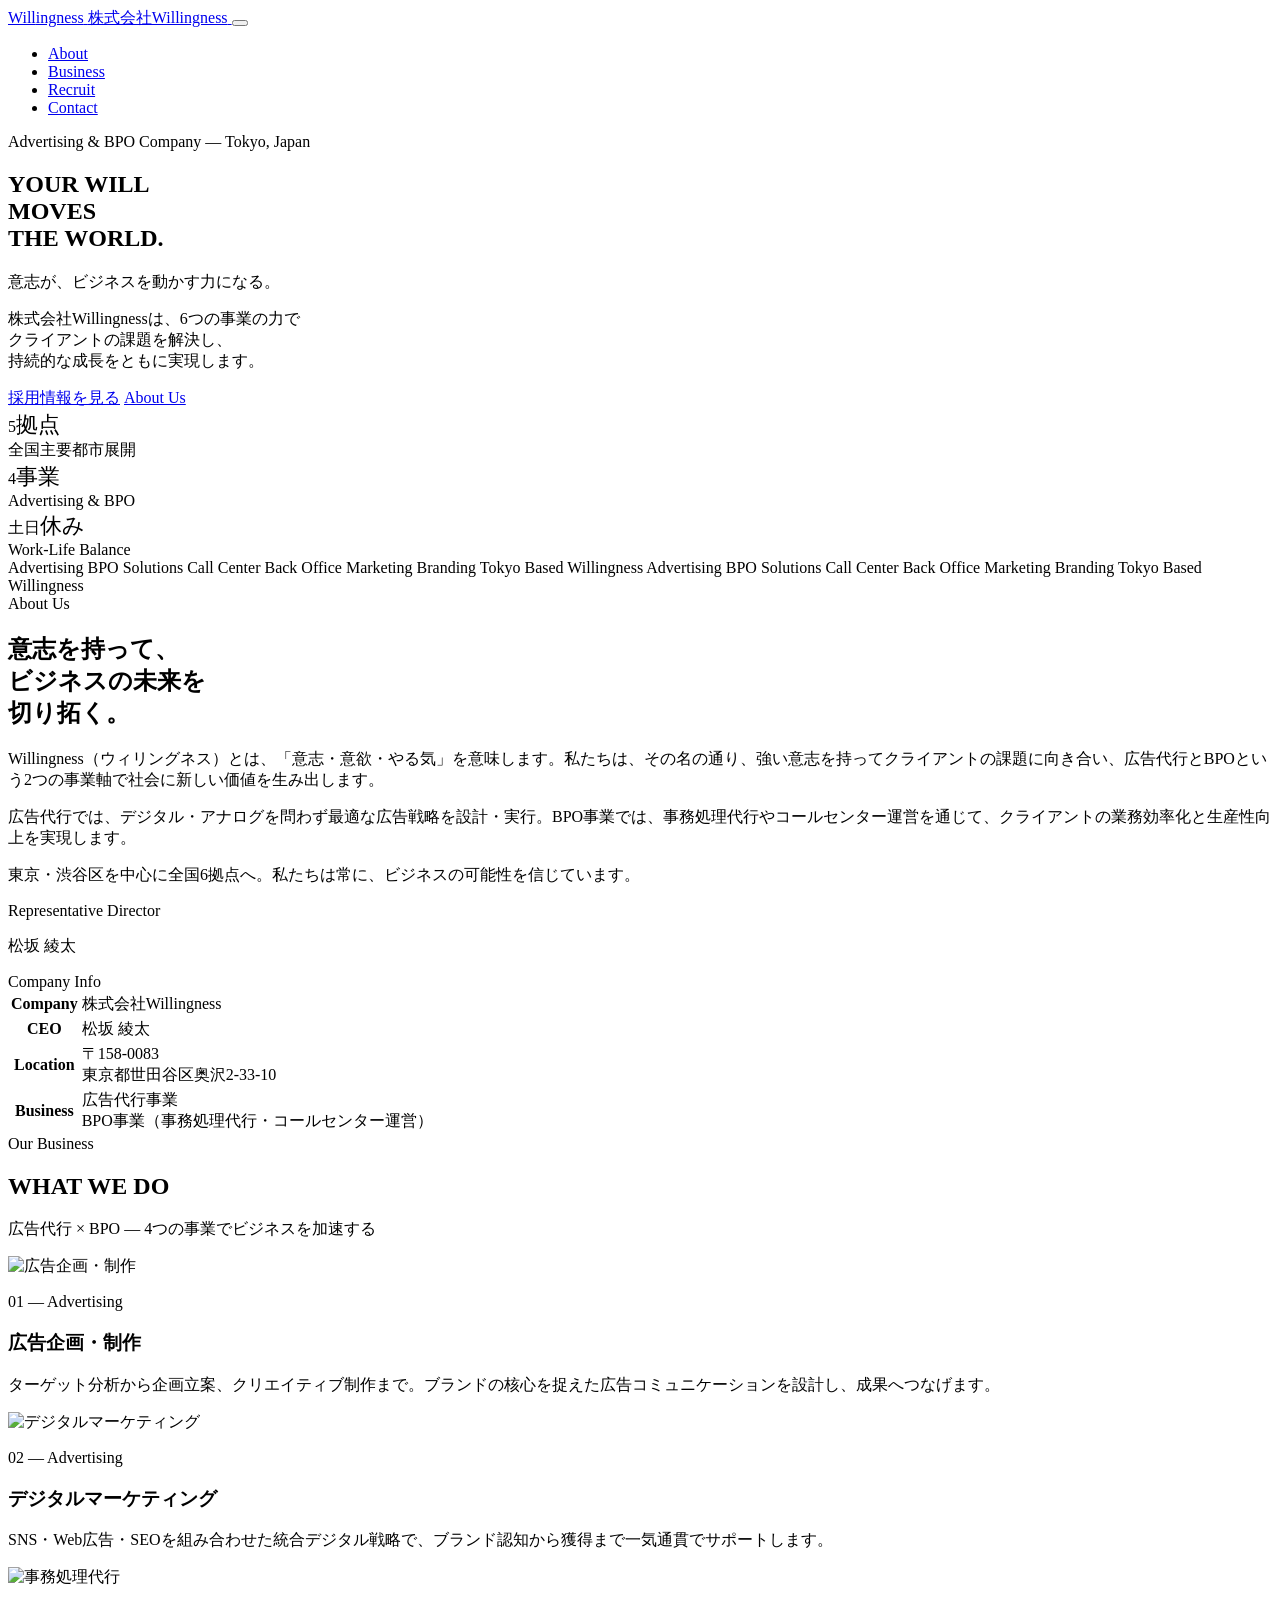
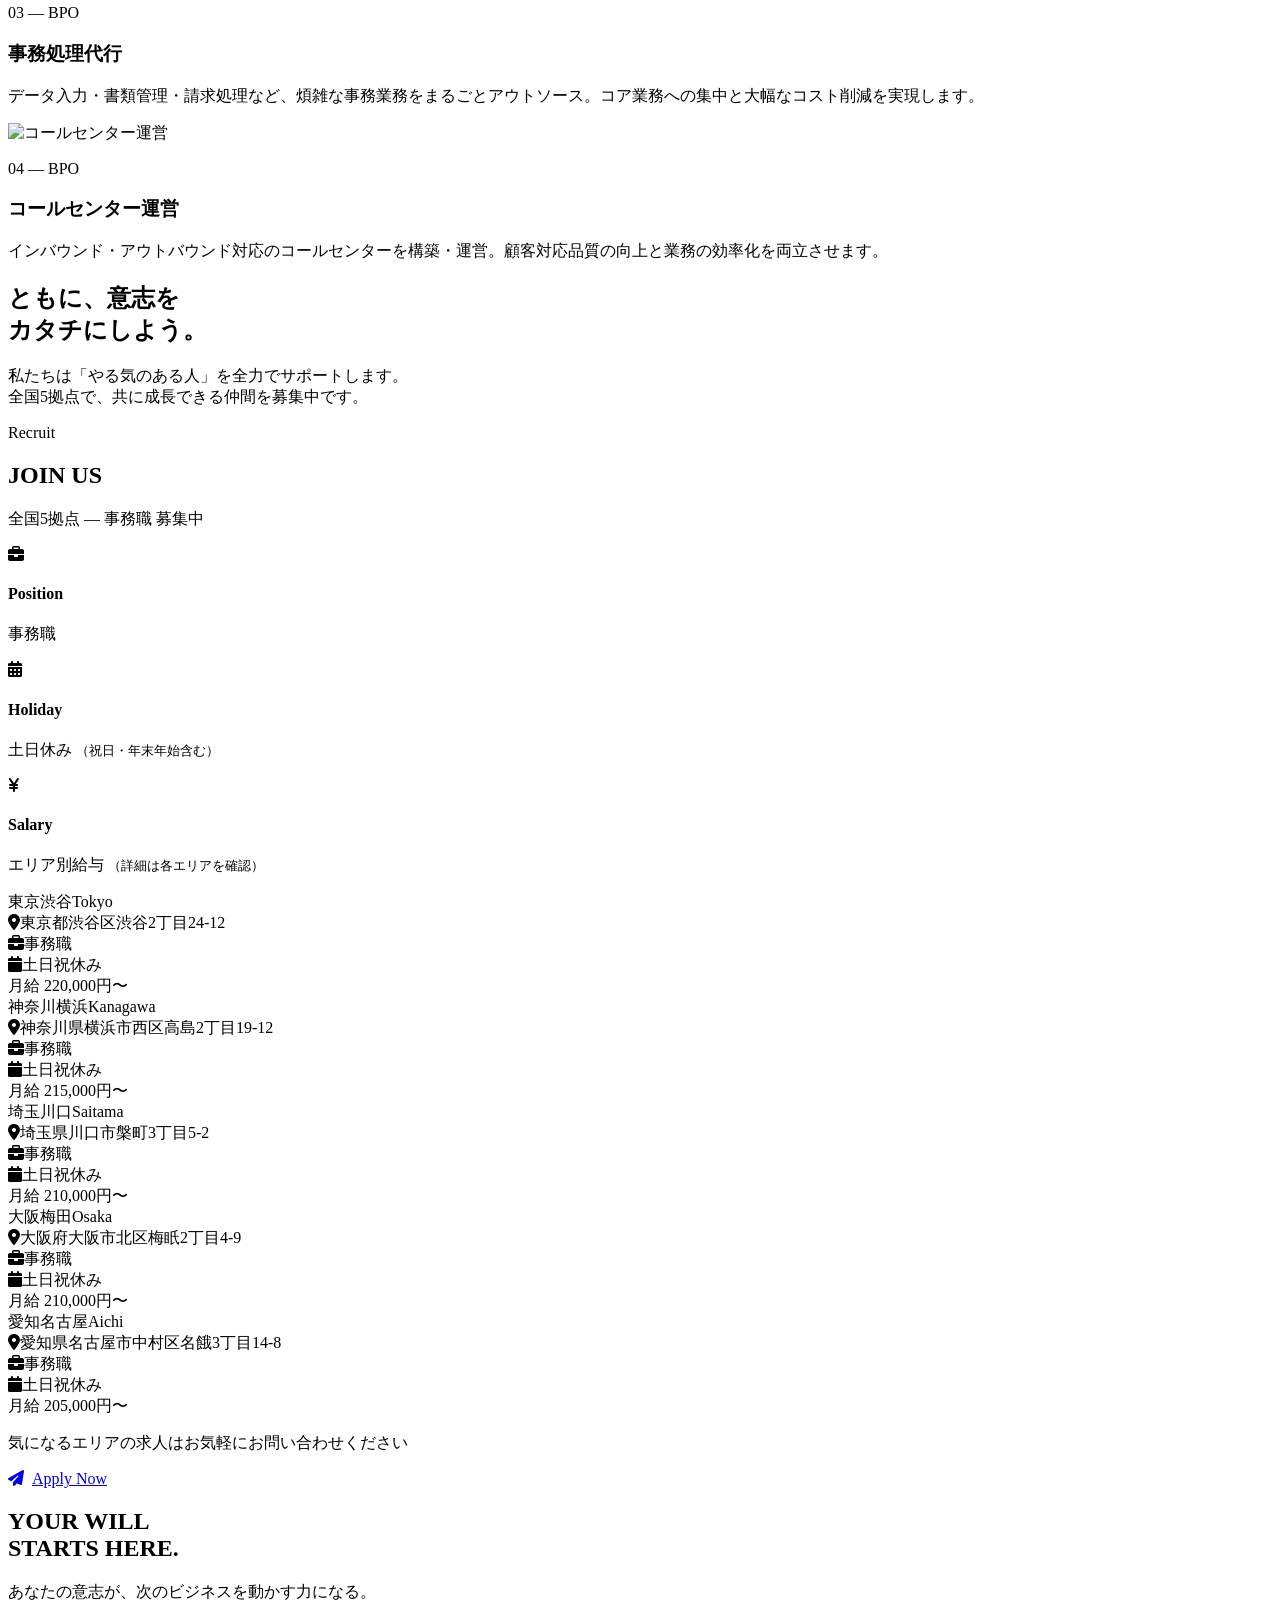
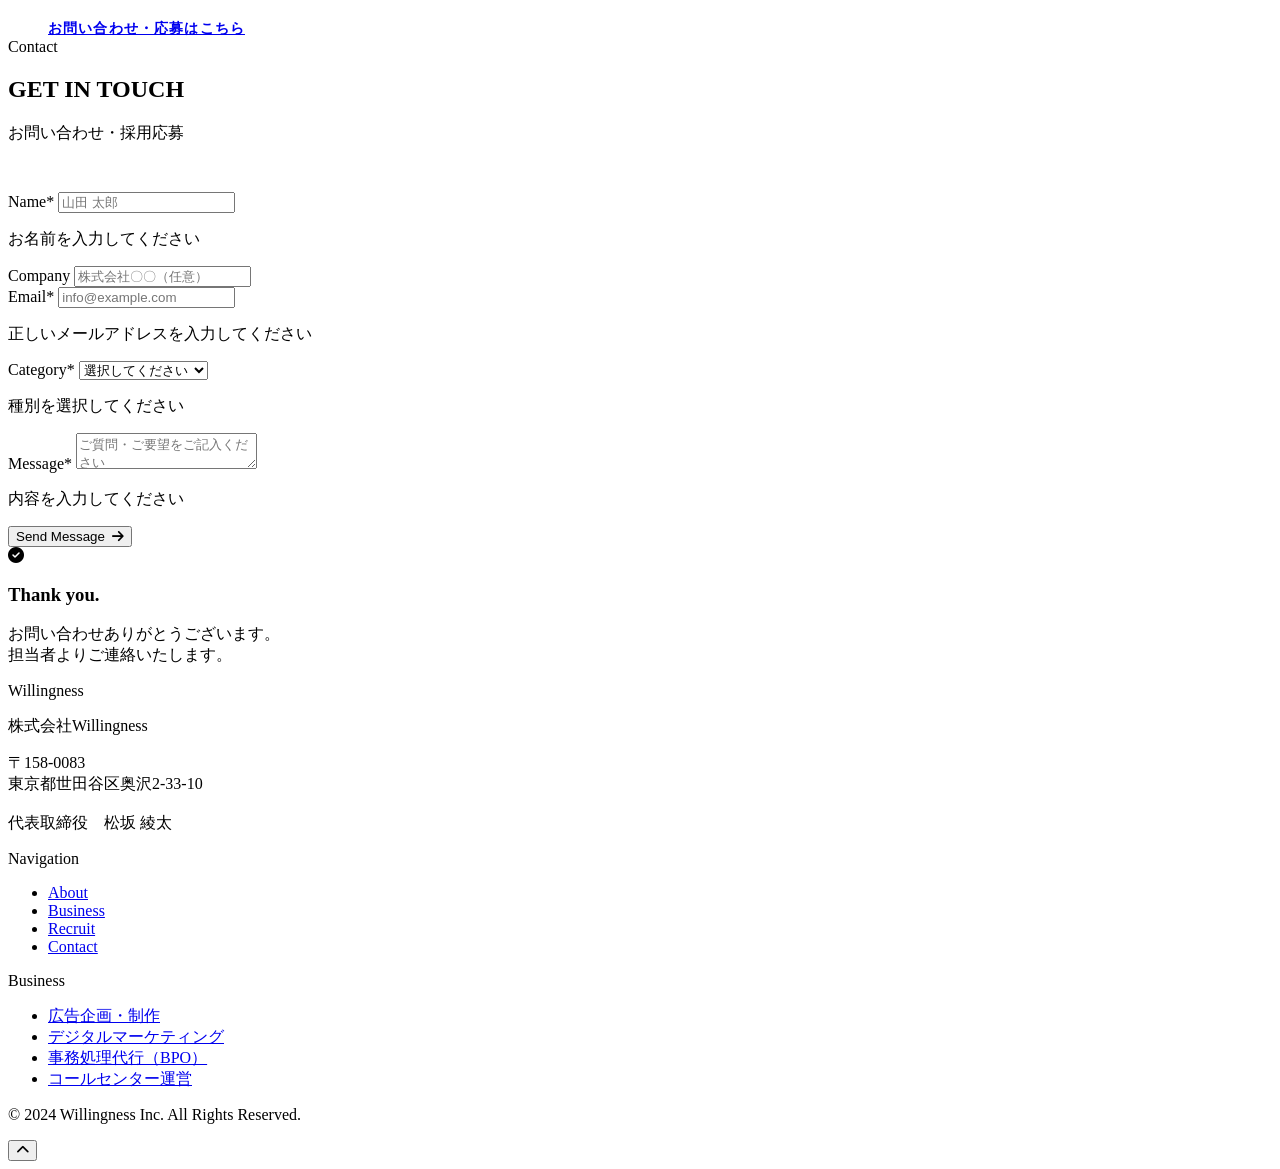
==== index.html @ a35e98ec "Rename willingness.html to index.html" ====
<!DOCTYPE html>
<html lang="ja">
<head>
  <meta charset="UTF-8">
  <meta name="viewport" content="width=device-width, initial-scale=1.0">
  <title>株式会社Willingness | 広告代行・BPO事業</title>
  <meta name="description" content="株式会社Willingnessは東京・渋谷区を拠点に、広告代行事業とBPO（事務処理代行・コールセンター運営）事業を展開するプロフェッショナルカンパニーです。">
  <meta name="google-site-verification" content="CpIlo3gspFlSGqXCWajcAWW-up3pf-HTU4Bgzb5gSV0" />
  <link rel="stylesheet" href="willingness/css/style.css">
  <link href="https://fonts.googleapis.com/css2?family=Noto+Sans+JP:wght@300;400;500;600;700;900&display=swap" rel="stylesheet">
  <link rel="stylesheet" href="https://cdn.jsdelivr.net/npm/@fortawesome/fontawesome-free@6.4.0/css/all.min.css">
</head>
<body>

  <!-- ===== ヘッダー ===== -->
  <header class="site-header" id="site-header">
    <div class="header-inner">
      <a href="#" class="logo">
        <span class="logo-main">Will<span>ingness</span></span>
        <span class="logo-sub">株式会社Willingness</span>
      </a>
      <button class="hamburger" id="hamburger" aria-label="メニューを開く">
        <span></span><span></span><span></span>
      </button>
      <nav class="global-nav" id="global-nav">
        <ul>
          <li><a href="#about">About</a></li>
          <li><a href="#business">Business</a></li>
          <li><a href="#recruit">Recruit</a></li>
          <li><a href="#contact" class="nav-cta">Contact</a></li>
        </ul>
      </nav>
    </div>
  </header>

  <!-- ===== ヒーロー ===== -->
  <section id="hero">
    <!-- 背景写真：手を繋いでいるチームワーク写真 -->
    <div class="hero-bg"></div>
    <div class="hero-overlay"></div>
    <div class="hero-glow"></div>

    <div class="hero-inner">
      <div class="hero-eyebrow">
        <div class="hero-eyebrow-line"></div>
        <span class="hero-eyebrow-text">Advertising & BPO Company — Tokyo, Japan</span>
      </div>
      <h1 class="hero-title">
        YOUR WILL<br>
        <span class="cyan">MOVES</span><br>
        THE WORLD.
      </h1>
      <p class="hero-title-sub">意志が、ビジネスを動かす力になる。</p>
      <p class="hero-desc">
        株式会社Willingnessは、6つの事業の力で<br>
        クライアントの課題を解決し、<br>
        持続的な成長をともに実現します。
      </p>
      <div class="hero-btns">
        <a href="#recruit" class="btn-cyan">採用情報を見る</a>
        <a href="#about" class="btn-outline-white">About Us</a>
      </div>
      <div class="hero-stats">
        <div class="hero-stat-item">
          <div class="hero-stat-num">5<span style="font-size:1.4rem;">拠点</span></div>
          <div class="hero-stat-label">全国主要都市展開</div>
        </div>
        <div class="hero-stat-item">
          <div class="hero-stat-num">4<span style="font-size:1.4rem;">事業</span></div>
          <div class="hero-stat-label">Advertising & BPO</div>
        </div>
        <div class="hero-stat-item">
          <div class="hero-stat-num">土日<span style="font-size:1.4rem;">休み</span></div>
          <div class="hero-stat-label">Work-Life Balance</div>
        </div>
      </div>
    </div>
  </section>

  <!-- ===== マーキー帯 ===== -->
  <div id="marquee-band" aria-hidden="true">
    <div class="marquee-track">
      <span class="marquee-item">Advertising<span class="marquee-dot"></span></span>
      <span class="marquee-item">BPO Solutions<span class="marquee-dot"></span></span>
      <span class="marquee-item">Call Center<span class="marquee-dot"></span></span>
      <span class="marquee-item">Back Office<span class="marquee-dot"></span></span>
      <span class="marquee-item">Marketing<span class="marquee-dot"></span></span>
      <span class="marquee-item">Branding<span class="marquee-dot"></span></span>
      <span class="marquee-item">Tokyo Based<span class="marquee-dot"></span></span>
      <span class="marquee-item">Willingness<span class="marquee-dot"></span></span>
      <span class="marquee-item">Advertising<span class="marquee-dot"></span></span>
      <span class="marquee-item">BPO Solutions<span class="marquee-dot"></span></span>
      <span class="marquee-item">Call Center<span class="marquee-dot"></span></span>
      <span class="marquee-item">Back Office<span class="marquee-dot"></span></span>
      <span class="marquee-item">Marketing<span class="marquee-dot"></span></span>
      <span class="marquee-item">Branding<span class="marquee-dot"></span></span>
      <span class="marquee-item">Tokyo Based<span class="marquee-dot"></span></span>
      <span class="marquee-item">Willingness<span class="marquee-dot"></span></span>
    </div>
  </div>

  <!-- ===== ABOUT ===== -->
  <section id="about">
    <div class="about-grid">
      <div class="fade-up">
        <div class="about-label">
          <div class="about-label-line"></div>
          <span class="about-label-text">About Us</span>
        </div>
        <h2 class="about-title">
          意志を持って、<br>
          ビジネスの未来を<br>
          切り拓く。
        </h2>
        <div class="about-body">
          <p>
            Willingness（ウィリングネス）とは、「意志・意欲・やる気」を意味します。私たちは、その名の通り、強い意志を持ってクライアントの課題に向き合い、広告代行とBPOという2つの事業軸で社会に新しい価値を生み出します。
          </p>
          <p>
            広告代行では、デジタル・アナログを問わず最適な広告戦略を設計・実行。BPO事業では、事務処理代行やコールセンター運営を通じて、クライアントの業務効率化と生産性向上を実現します。
          </p>
          <p>
            東京・渋谷区を中心に全国6拠点へ。私たちは常に、ビジネスの可能性を信じています。
          </p>
        </div>
        <div class="about-sig">
          <div class="about-sig-line"></div>
          <div class="about-sig-inner">
            <p class="about-sig-role">Representative Director</p>
            <p class="about-sig-name">松坂 綾太</p>
          </div>
        </div>
      </div>

      <div class="fade-up" style="transition-delay:0.15s;">
        <div class="about-label">
          <div class="about-label-line"></div>
          <span class="about-label-text">Company Info</span>
        </div>
        <table class="company-table">
          <tbody>
            <tr>
              <th>Company</th>
              <td>株式会社Willingness</td>
            </tr>
            <tr>
              <th>CEO</th>
              <td>松坂 綾太</td>
            </tr>
            <tr>
              <th>Location</th>
              <td>〒158-0083<br>東京都世田谷区奥沢2-33-10</td>
            </tr>
            <tr>
              <th>Business</th>
              <td>広告代行事業<br>BPO事業（事務処理代行・コールセンター運営）</td>
            </tr>
          </tbody>
        </table>
      </div>
    </div>
  </section>

  <!-- ===== 事業内容 ===== -->
  <section id="business">
    <div class="section-inner">
      <div class="section-label fade-up">
        <div class="section-label-line"></div>
        <span class="section-label-text">Our Business</span>
        <div class="section-label-line"></div>
      </div>
      <h2 class="section-title section-title-light fade-up">WHAT WE DO</h2>
      <p class="section-sub section-sub-light fade-up">広告代行 × BPO ― 4つの事業でビジネスを加速する</p>

      <div class="biz-grid">

        <!-- 広告企画・制作 -->
        <div class="biz-card fade-up">
          <div class="biz-card-img">
            <img src="https://www.genspark.ai/api/files/s/vFHBKBdQ"
                 alt="広告企画・制作" loading="lazy" style="object-position: center top;">
          </div>
          <div class="biz-card-body">
            <p class="biz-num">01 — Advertising</p>
            <h3>広告企画・制作</h3>
            <p>ターゲット分析から企画立案、クリエイティブ制作まで。ブランドの核心を捉えた広告コミュニケーションを設計し、成果へつなげます。</p>
          </div>
        </div>

        <!-- デジタルマーケティング -->
        <div class="biz-card fade-up" style="transition-delay:0.1s;">
          <div class="biz-card-img">
            <img src="https://www.genspark.ai/api/files/s/0BDWuHLb"
                 alt="デジタルマーケティング" loading="lazy" style="object-position: center top;">
          </div>
          <div class="biz-card-body">
            <p class="biz-num">02 — Advertising</p>
            <h3>デジタルマーケティング</h3>
            <p>SNS・Web広告・SEOを組み合わせた統合デジタル戦略で、ブランド認知から獲得まで一気通貫でサポートします。</p>
          </div>
        </div>

        <!-- 事務処理代行 -->
        <div class="biz-card fade-up" style="transition-delay:0.15s;">
          <div class="biz-card-img">
            <img src="https://www.genspark.ai/api/files/s/8fvC7F3b"
                 alt="事務処理代行" loading="lazy" style="object-position: center top;">
          </div>
          <div class="biz-card-body">
            <p class="biz-num">03 — BPO</p>
            <h3>事務処理代行</h3>
            <p>データ入力・書類管理・請求処理など、煩雑な事務業務をまるごとアウトソース。コア業務への集中と大幅なコスト削減を実現します。</p>
          </div>
        </div>

        <!-- コールセンター運営 -->
        <div class="biz-card fade-up" style="transition-delay:0.2s;">
          <div class="biz-card-img">
            <img src="https://www.genspark.ai/api/files/s/Y967XoWz"
                 alt="コールセンター運営" loading="lazy" style="object-position: center top;">
          </div>
          <div class="biz-card-body">
            <p class="biz-num">04 — BPO</p>
            <h3>コールセンター運営</h3>
            <p>インバウンド・アウトバウンド対応のコールセンターを構築・運営。顧客対応品質の向上と業務の効率化を両立させます。</p>
          </div>
        </div>



      </div>
    </div>
  </section>

  <!-- ===== チーム写真セクション ===== -->
  <section id="team-photo">
    <div class="team-photo-bg"></div>
    <div class="team-photo-overlay"></div>
    <div class="team-photo-inner">
      <div class="team-photo-text fade-up">
        <h2>ともに、<span>意志</span>を<br>カタチにしよう。</h2>
        <p>私たちは「やる気のある人」を全力でサポートします。<br>全国5拠点で、共に成長できる仲間を募集中です。</p>
      </div>
    </div>
  </section>

  <!-- ===== 採用情報 ===== -->
  <section id="recruit">
    <div class="section-inner">
      <div class="section-label fade-up">
        <div class="section-label-line"></div>
        <span class="section-label-text">Recruit</span>
        <div class="section-label-line"></div>
      </div>
      <h2 class="section-title section-title-light fade-up">JOIN US</h2>
      <p class="section-sub section-sub-light fade-up">全国5拠点 ― 事務職 募集中</p>

      <!-- 募集概要 -->
      <div class="recruit-overview fade-up">
        <div class="recruit-overview-card">
          <div class="recruit-overview-icon"><i class="fas fa-briefcase"></i></div>
          <div class="recruit-overview-text">
            <h4>Position</h4>
            <p>事務職</p>
          </div>
        </div>
        <div class="recruit-overview-card">
          <div class="recruit-overview-icon"><i class="fas fa-calendar-alt"></i></div>
          <div class="recruit-overview-text">
            <h4>Holiday</h4>
            <p>土日休み <small>（祝日・年末年始含む）</small></p>
          </div>
        </div>
        <div class="recruit-overview-card">
          <div class="recruit-overview-icon"><i class="fas fa-yen-sign"></i></div>
          <div class="recruit-overview-text">
            <h4>Salary</h4>
            <p>エリア別給与 <small>（詳細は各エリアを確認）</small></p>
          </div>
        </div>
      </div>

      <!-- フィルター（非表示） -->

      <!-- 6拠点 -->
      <div class="branch-grid" id="branch-grid">

        <div class="branch-card fade-up" data-region="kanto">
          <div class="branch-card-header"><span class="branch-name">東京渋谷</span><span class="branch-region-badge">Tokyo</span></div>
          <div class="branch-card-body">
            <div class="branch-info-row"><i class="fas fa-map-marker-alt"></i>東京都渋谷区渋谷2丁目24-12</div>
            <div class="branch-info-row"><i class="fas fa-briefcase"></i>事務職</div>
            <div class="branch-info-row"><i class="fas fa-calendar"></i>土日祝休み</div>
          </div>
          <div class="branch-salary">月給 220,000円〜</div>
        </div>
        <div class="branch-card fade-up" data-region="kanto" style="transition-delay:0.1s;">
          <div class="branch-card-header"><span class="branch-name">神奈川横浜</span><span class="branch-region-badge">Kanagawa</span></div>
          <div class="branch-card-body">
            <div class="branch-info-row"><i class="fas fa-map-marker-alt"></i>神奈川県横浜市西区高島2丁目19-12</div>
            <div class="branch-info-row"><i class="fas fa-briefcase"></i>事務職</div>
            <div class="branch-info-row"><i class="fas fa-calendar"></i>土日祝休み</div>
          </div>
          <div class="branch-salary">月給 215,000円〜</div>
        </div>
        <div class="branch-card fade-up" data-region="kanto" style="transition-delay:0.15s;">
          <div class="branch-card-header"><span class="branch-name">埼玉川口</span><span class="branch-region-badge">Saitama</span></div>
          <div class="branch-card-body">
            <div class="branch-info-row"><i class="fas fa-map-marker-alt"></i>埼玉県川口市槃町3丁目5-2</div>
            <div class="branch-info-row"><i class="fas fa-briefcase"></i>事務職</div>
            <div class="branch-info-row"><i class="fas fa-calendar"></i>土日祝休み</div>
          </div>
          <div class="branch-salary">月給 210,000円〜</div>
        </div>
        <div class="branch-card fade-up" data-region="kinki" style="transition-delay:0.2s;">
          <div class="branch-card-header"><span class="branch-name">大阪梅田</span><span class="branch-region-badge">Osaka</span></div>
          <div class="branch-card-body">
            <div class="branch-info-row"><i class="fas fa-map-marker-alt"></i>大阪府大阪市北区梅眂2丁目4-9</div>
            <div class="branch-info-row"><i class="fas fa-briefcase"></i>事務職</div>
            <div class="branch-info-row"><i class="fas fa-calendar"></i>土日祝休み</div>
          </div>
          <div class="branch-salary">月給 210,000円〜</div>
        </div>
        <div class="branch-card fade-up" data-region="chubu" style="transition-delay:0.25s;">
          <div class="branch-card-header"><span class="branch-name">愛知名古屋</span><span class="branch-region-badge">Aichi</span></div>
          <div class="branch-card-body">
            <div class="branch-info-row"><i class="fas fa-map-marker-alt"></i>愛知県名古屋市中村区名餓3丁目14-8</div>
            <div class="branch-info-row"><i class="fas fa-briefcase"></i>事務職</div>
            <div class="branch-info-row"><i class="fas fa-calendar"></i>土日祝休み</div>
          </div>
          <div class="branch-salary">月給 205,000円〜</div>
        </div>






      </div><!-- /branch-grid -->

      <div class="recruit-cta fade-up">
        <p>気になるエリアの求人はお気軽にお問い合わせください</p>
        <a href="#contact" class="btn-cyan"><i class="fas fa-paper-plane" style="margin-right:8px;"></i>Apply Now</a>
      </div>
    </div>
  </section>

  <!-- ===== CTAバナー ===== -->
  <section id="cta-banner">
    <div class="section-inner">
      <div class="cta-inner fade-up">
        <h2>YOUR WILL<br><span>STARTS HERE.</span></h2>
        <p>あなたの意志が、次のビジネスを動かす力になる。</p>
        <a href="#contact" class="btn-cyan" style="font-size:0.9rem;padding:15px 40px;font-weight:800;letter-spacing:0.08em;">お問い合わせ・応募はこちら</a>
      </div>
    </div>
  </section>

  <!-- ===== お問い合わせ ===== -->
  <section id="contact">
    <div class="section-inner">
      <div class="section-label fade-up">
        <div class="section-label-line"></div>
        <span class="section-label-text">Contact</span>
        <div class="section-label-line"></div>
      </div>
      <h2 class="section-title section-title-light fade-up">GET IN TOUCH</h2>
      <p class="section-sub section-sub-light fade-up" style="margin-bottom:48px;">お問い合わせ・採用応募</p>
      <div class="contact-form-wrap fade-up">
        <form id="contact-form" novalidate>
          <div class="form-group">
            <label for="name">Name<span class="req">*</span></label>
            <input type="text" id="name" name="name" placeholder="山田 太郎">
            <p class="form-error" id="name-err">お名前を入力してください</p>
          </div>
          <div class="form-group">
            <label for="company">Company</label>
            <input type="text" id="company" name="company" placeholder="株式会社〇〇（任意）">
          </div>
          <div class="form-group">
            <label for="email">Email<span class="req">*</span></label>
            <input type="email" id="email" name="email" placeholder="info@example.com">
            <p class="form-error" id="email-err">正しいメールアドレスを入力してください</p>
          </div>
          <div class="form-group">
            <label for="category">Category<span class="req">*</span></label>
            <select id="category" name="category">
              <option value="">選択してください</option>
              <option value="recruit">採用応募について</option>
              <option value="advertising">広告代行のご相談</option>
              <option value="bpo">BPO事業のご相談</option>
              <option value="other">その他</option>
            </select>
            <p class="form-error" id="category-err">種別を選択してください</p>
          </div>
          <div class="form-group">
            <label for="message">Message<span class="req">*</span></label>
            <textarea id="message" name="message" placeholder="ご質問・ご要望をご記入ください"></textarea>
            <p class="form-error" id="message-err">内容を入力してください</p>
          </div>
          <div class="form-submit">
            <button type="submit">Send Message &nbsp;<i class="fas fa-arrow-right"></i></button>
          </div>
        </form>
        <div class="form-success" id="form-success">
          <i class="fas fa-check-circle"></i>
          <h3>Thank you.</h3>
          <p>お問い合わせありがとうございます。<br>担当者よりご連絡いたします。</p>
        </div>
      </div>
    </div>
  </section>

  <!-- ===== フッター ===== -->
  <footer class="site-footer">
    <div class="footer-inner">
      <div class="footer-grid">
        <div>
          <p class="footer-logo-main">Will<span>ingness</span></p>
          <p class="footer-logo-sub">株式会社Willingness</p>
          <address class="footer-address" style="font-style:normal;">
            〒158-0083<br>
            東京都世田谷区奥沢2-33-10<br><br>
            代表取締役　松坂 綾太
          </address>
        </div>
        <div>
          <p class="footer-nav-title">Navigation</p>
          <ul class="footer-nav-list">
            <li><a href="#about">About</a></li>
            <li><a href="#business">Business</a></li>
            <li><a href="#recruit">Recruit</a></li>
            <li><a href="#contact">Contact</a></li>
          </ul>
        </div>
        <div>
          <p class="footer-nav-title">Business</p>
          <ul class="footer-nav-list">
            <li><a href="#business">広告企画・制作</a></li>
            <li><a href="#business">デジタルマーケティング</a></li>
            <li><a href="#business">事務処理代行（BPO）</a></li>
            <li><a href="#business">コールセンター運営</a></li>
          </ul>
        </div>
      </div>
      <div class="footer-bottom">
        <p>&copy; 2024 Willingness Inc. All Rights Reserved.</p>
        <div class="footer-gold-line"></div>
      </div>
    </div>
  </footer>

  <button id="back-top" aria-label="ページトップへ戻る"><i class="fas fa-chevron-up"></i></button>

  <script src="willingness/js/main.js"></script>
</body>
</html>
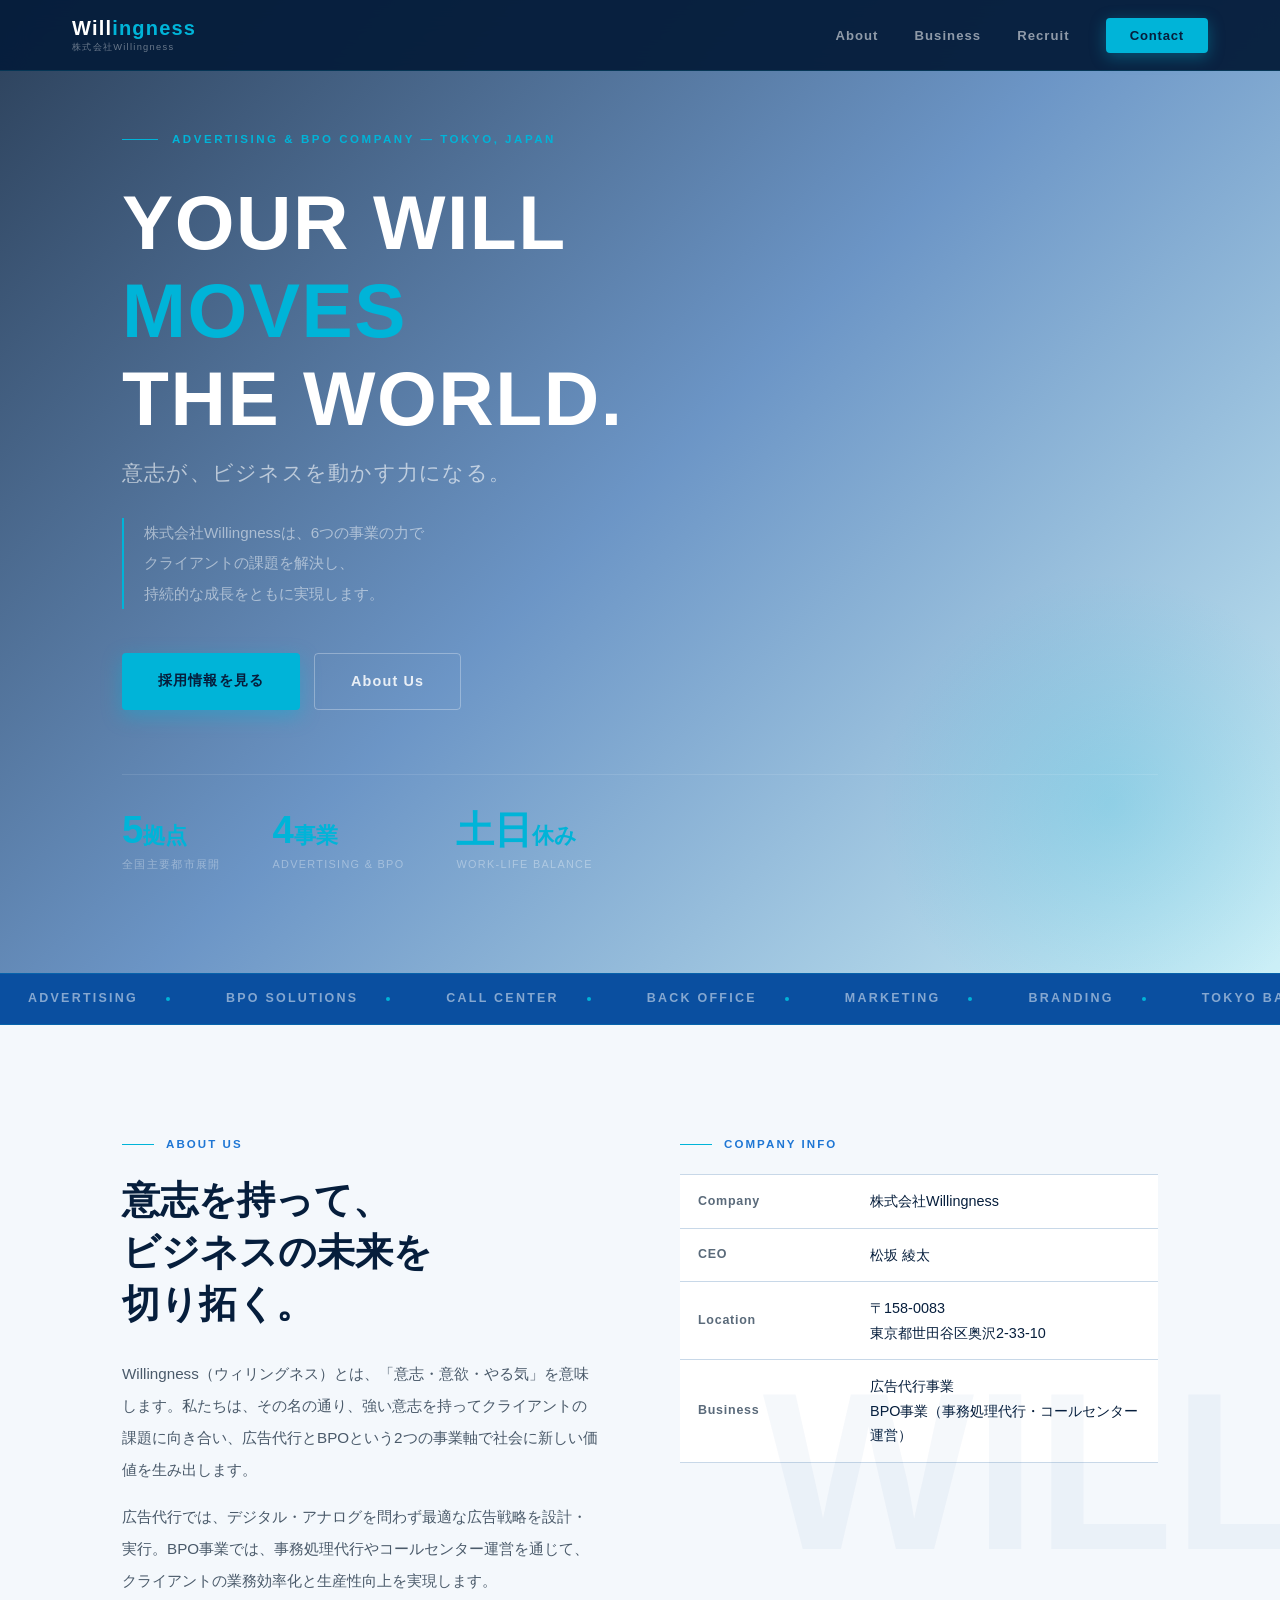
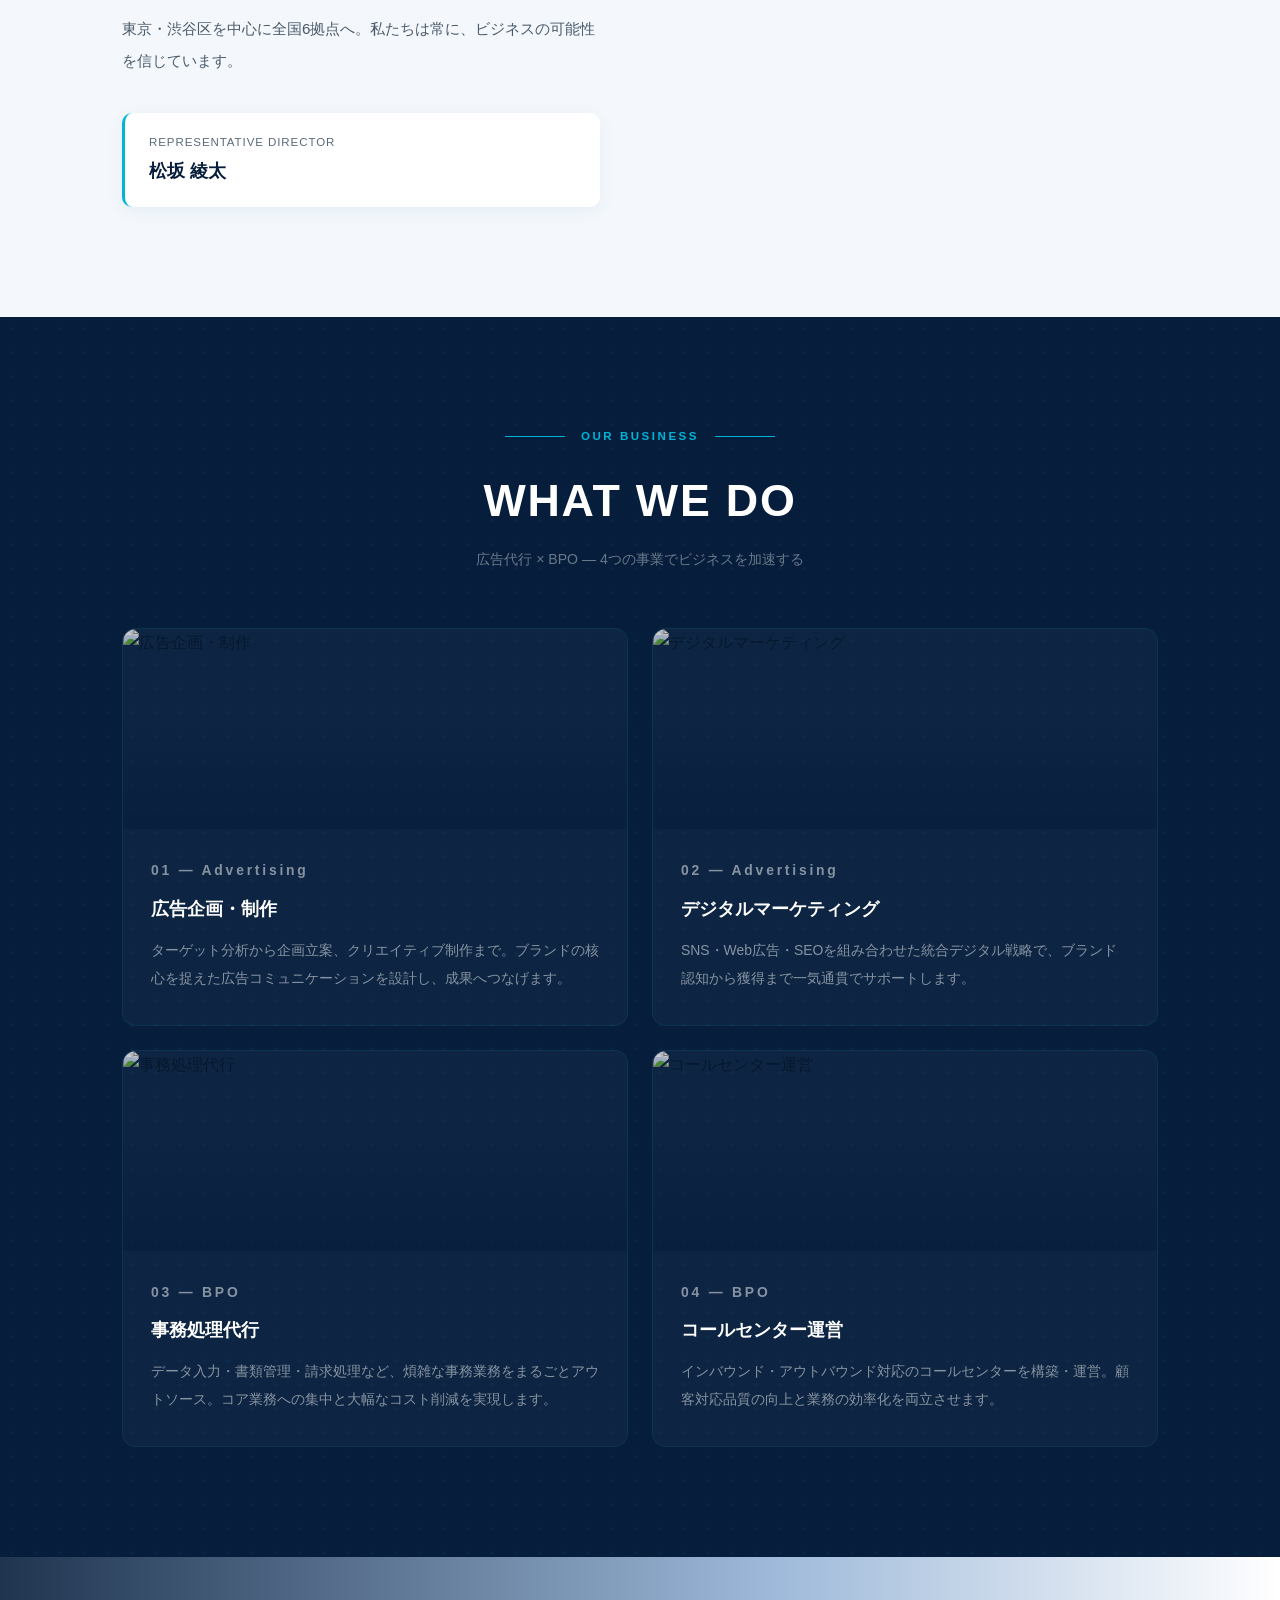
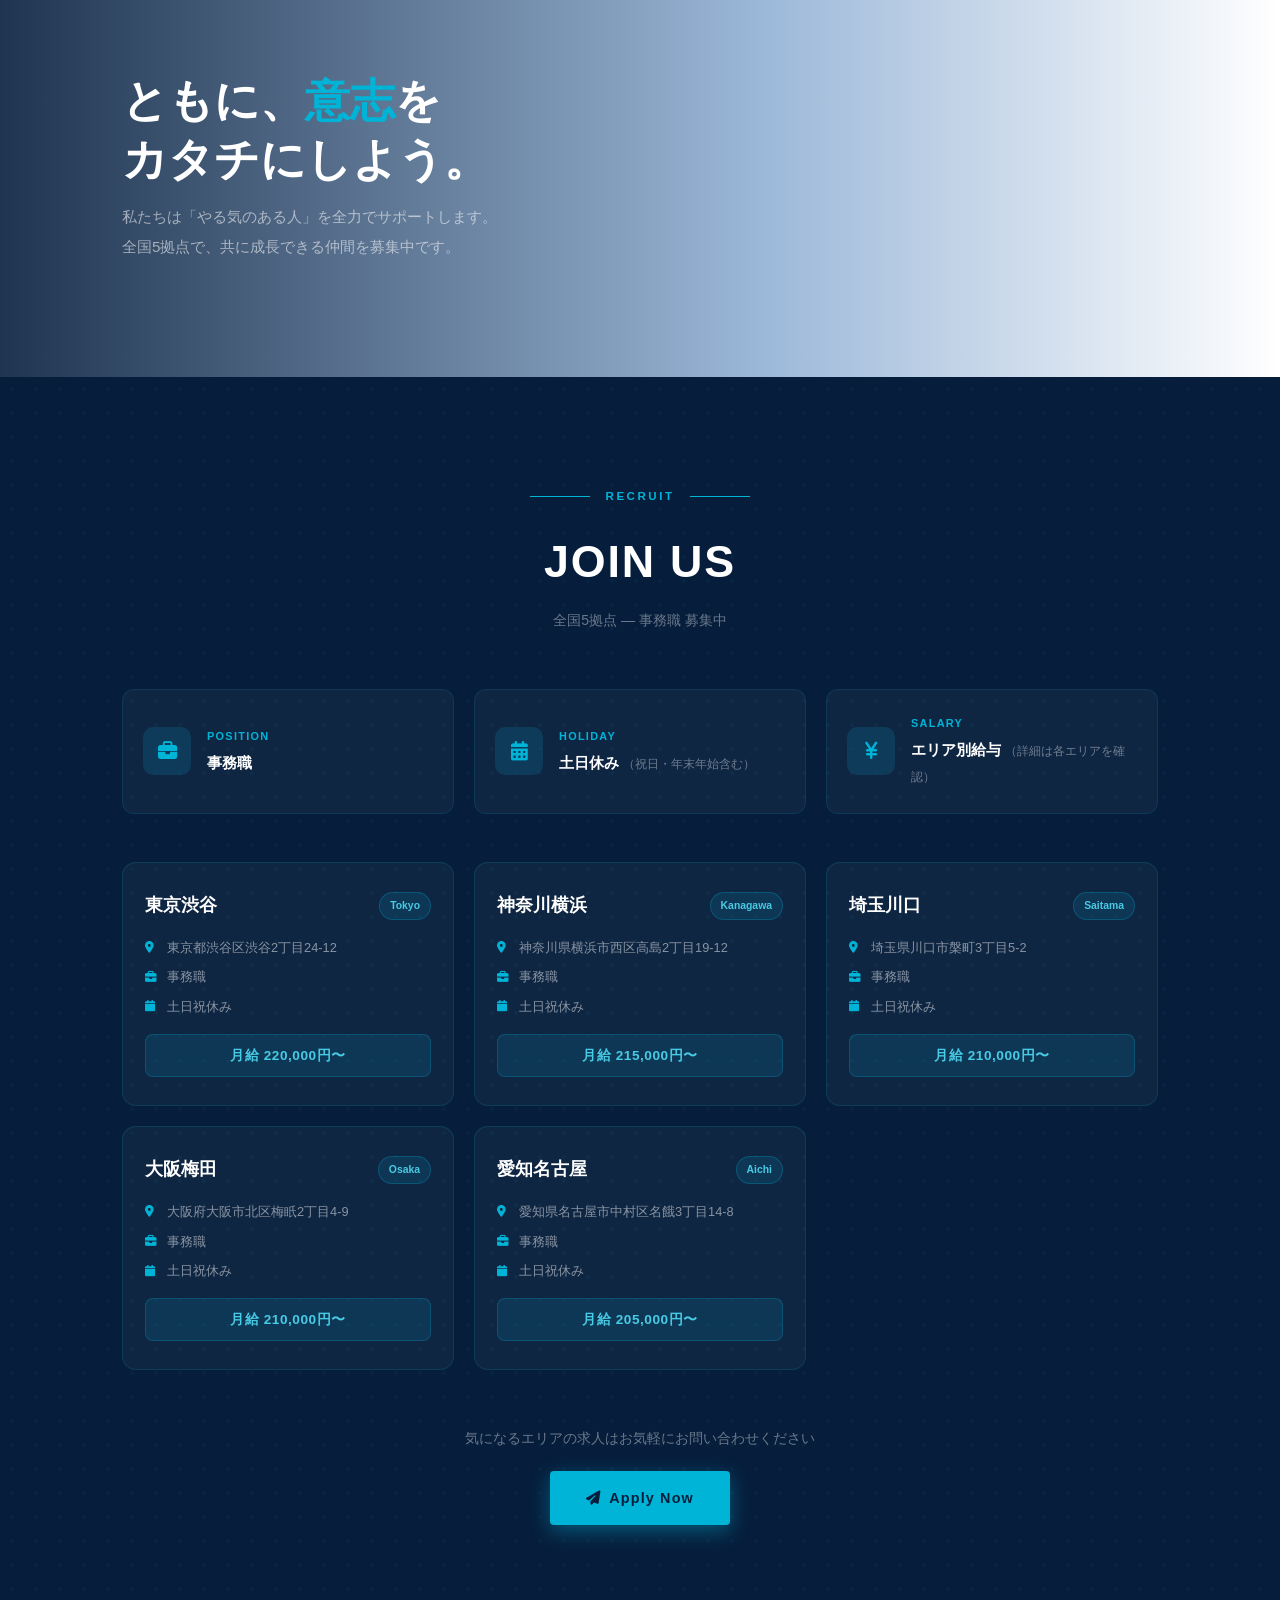
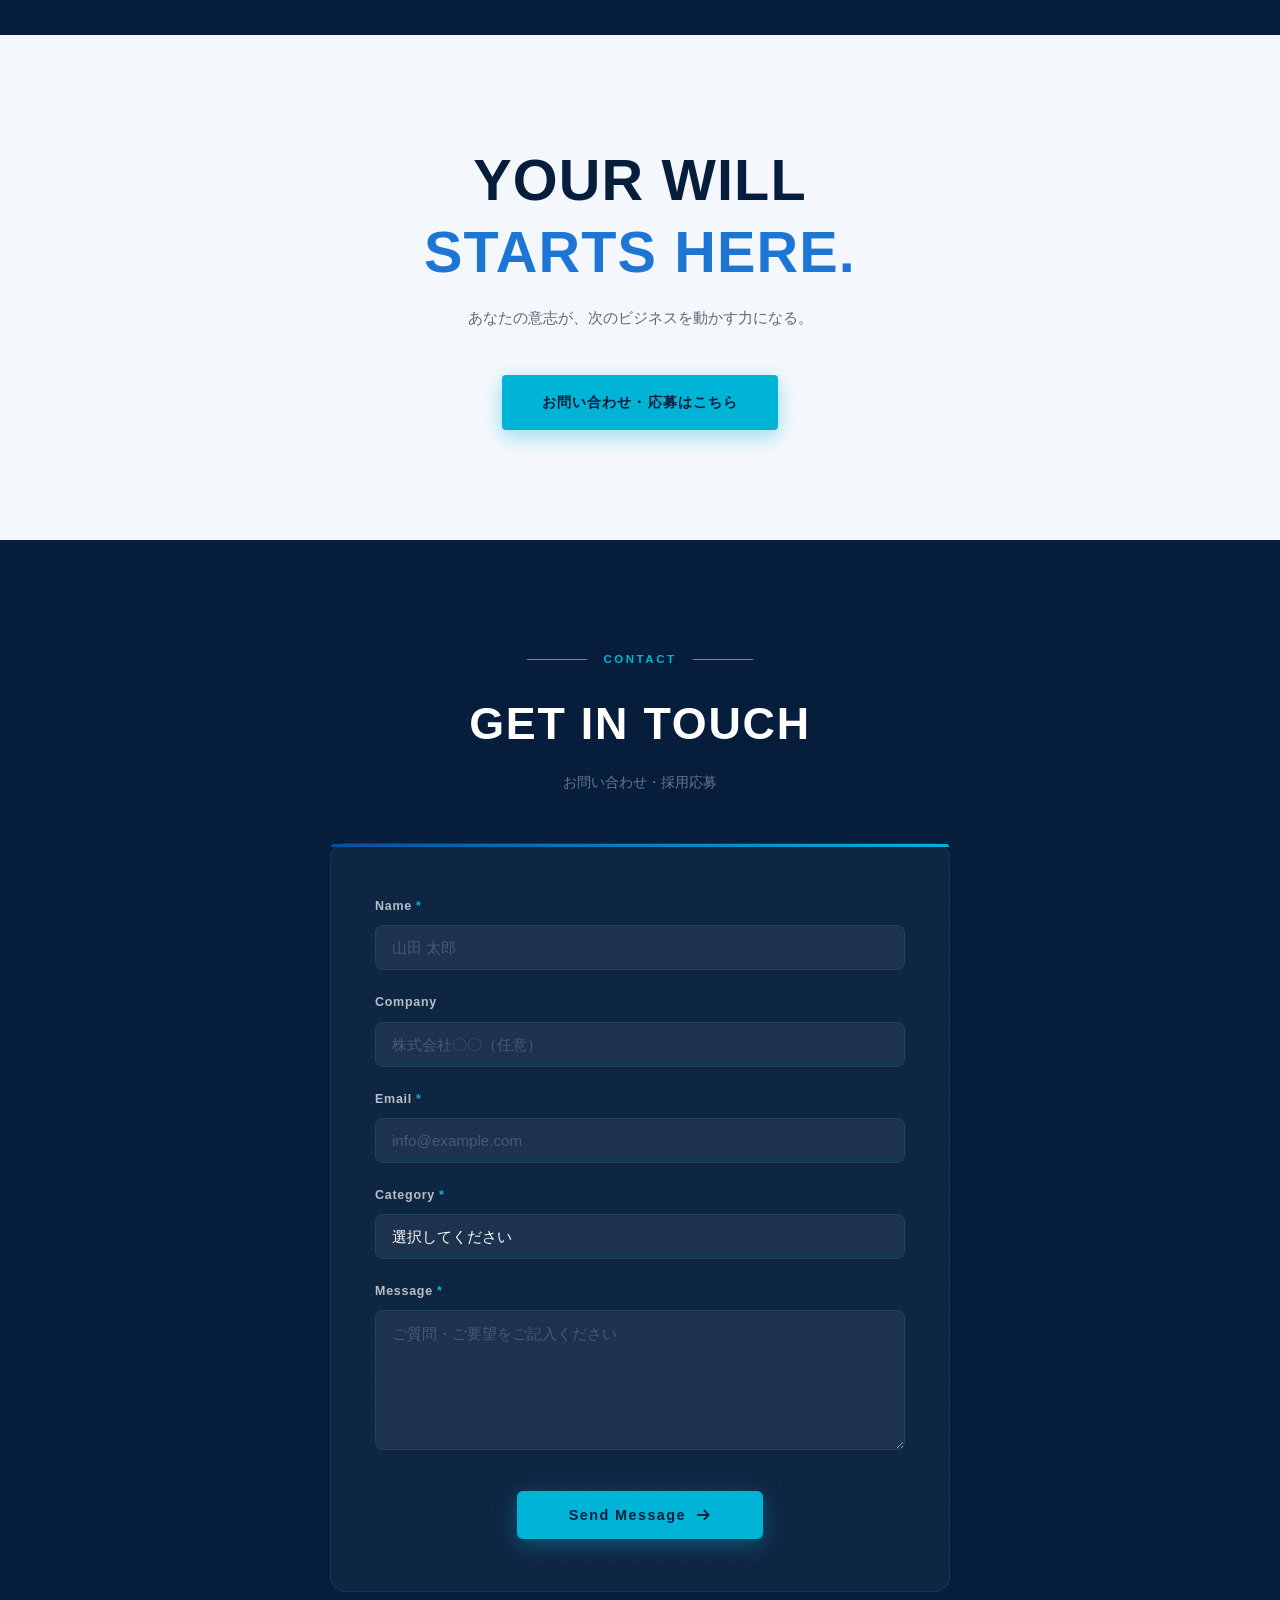
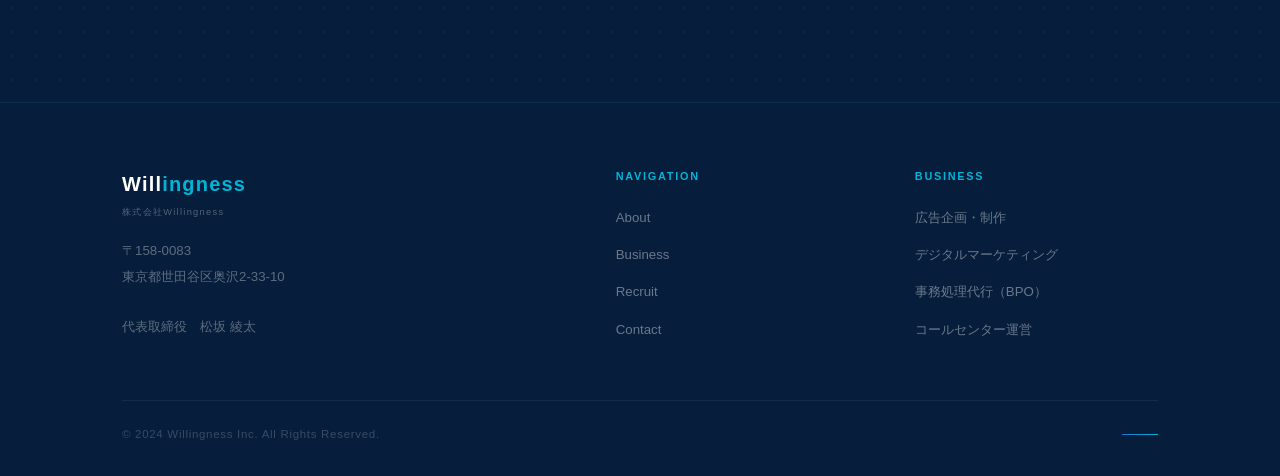
==== commit e08ce5d4: "Update index.html" ====
--- a/index.html
+++ b/index.html
@@ -6,7 +6,7 @@
   <title>株式会社Willingness | 広告代行・BPO事業</title>
   <meta name="description" content="株式会社Willingnessは東京・渋谷区を拠点に、広告代行事業とBPO（事務処理代行・コールセンター運営）事業を展開するプロフェッショナルカンパニーです。">
   <meta name="google-site-verification" content="CpIlo3gspFlSGqXCWajcAWW-up3pf-HTU4Bgzb5gSV0" />
-  <link rel="stylesheet" href="willingness/css/style.css">
+  <link rel="stylesheet" href="./style.css">
   <link href="https://fonts.googleapis.com/css2?family=Noto+Sans+JP:wght@300;400;500;600;700;900&display=swap" rel="stylesheet">
   <link rel="stylesheet" href="https://cdn.jsdelivr.net/npm/@fortawesome/fontawesome-free@6.4.0/css/all.min.css">
 </head>
@@ -452,6 +452,6 @@
 
   <button id="back-top" aria-label="ページトップへ戻る"><i class="fas fa-chevron-up"></i></button>
 
-  <script src="willingness/js/main.js"></script>
+  <script src="main.js"></script>
 </body>
 </html>
--- a/style.css
+++ b/style.css
@@ -0,0 +1,715 @@
+/* ===========================
+   株式会社Willingness
+   Blue × Cyan × White — Smart Professional
+=========================== */
+
+*, *::before, *::after { box-sizing: border-box; margin: 0; padding: 0; }
+
+:root {
+  --blue:         #0A4FA0;
+  --blue-mid:     #1260B8;
+  --blue-light:   #1E76D4;
+  --cyan:         #00B4D8;
+  --cyan-light:   #48CAE4;
+  --cyan-pale:    #ADE8F4;
+  --white:        #FFFFFF;
+  --off-white:    #F4F8FC;
+  --gray-dark:    #5A6A7A;
+  --gray-mid:     #C8D8E8;
+  --gray-light:   #EBF2F8;
+  --navy:         #061E3C;
+  --accent:       #00B4D8;
+}
+
+html { scroll-behavior: smooth; font-size: 16px; }
+
+body {
+  font-family: 'Noto Sans JP', 'Hiragino Kaku Gothic ProN', sans-serif;
+  color: var(--navy);
+  background: var(--white);
+  line-height: 1.7;
+}
+
+a { text-decoration: none; color: inherit; }
+ul { list-style: none; }
+img { max-width: 100%; display: block; object-fit: cover; }
+
+/* ===========================
+   ヘッダー
+=========================== */
+.site-header {
+  position: fixed;
+  top: 0; left: 0; width: 100%;
+  z-index: 1000;
+  background: rgba(6,30,60,0.96);
+  backdrop-filter: blur(14px);
+  border-bottom: 1px solid rgba(0,180,216,0.15);
+  transition: all 0.3s;
+}
+
+.header-inner {
+  max-width: 1200px; margin: 0 auto;
+  padding: 0 32px; height: 70px;
+  display: flex; align-items: center; justify-content: space-between;
+}
+
+.logo { display: flex; flex-direction: column; line-height: 1.2; }
+.logo-main {
+  font-size: 1.25rem; font-weight: 900;
+  color: var(--white); letter-spacing: 0.06em;
+}
+.logo-main span { color: var(--cyan); }
+.logo-sub { font-size: 0.58rem; color: rgba(255,255,255,0.4); letter-spacing: 0.14em; margin-top: 2px; }
+
+.global-nav ul { display: flex; gap: 36px; align-items: center; }
+.global-nav a {
+  font-size: 0.82rem; font-weight: 600;
+  color: rgba(255,255,255,0.55); letter-spacing: 0.08em;
+  transition: color 0.2s; position: relative;
+}
+.global-nav a::after {
+  content: ''; position: absolute; bottom: -4px; left: 0;
+  width: 0; height: 1.5px; background: var(--cyan);
+  transition: width 0.3s;
+}
+.global-nav a:hover { color: var(--white); }
+.global-nav a:hover::after { width: 100%; }
+
+.nav-cta {
+  background: var(--cyan) !important; color: var(--navy) !important;
+  padding: 10px 24px !important; border-radius: 4px !important;
+  font-weight: 800 !important; letter-spacing: 0.06em !important;
+  transition: all 0.2s !important;
+  box-shadow: 0 4px 16px rgba(0,180,216,0.35) !important;
+}
+.nav-cta::after { display: none !important; }
+.nav-cta:hover { background: var(--cyan-light) !important; transform: translateY(-1px); }
+
+.hamburger {
+  display: none; flex-direction: column; gap: 5px;
+  background: none; border: none; cursor: pointer; padding: 4px;
+}
+.hamburger span {
+  display: block; width: 24px; height: 1.5px;
+  background: var(--white); border-radius: 2px; transition: all 0.3s;
+}
+
+/* ===========================
+   ヒーロー
+=========================== */
+#hero {
+  min-height: 100vh;
+  position: relative; overflow: hidden;
+  display: flex; align-items: center;
+}
+
+/* 背景写真 */
+.hero-bg {
+  position: absolute; inset: 0;
+  background-image: url('https://www.genspark.ai/api/files/s/aCLfsshM');
+  background-size: cover; background-position: center 30%;
+  filter: brightness(0.35) saturate(0.8);
+}
+
+/* グラデーションオーバーレイ */
+.hero-overlay {
+  position: absolute; inset: 0;
+  background: linear-gradient(
+    135deg,
+    rgba(6,30,60,0.85) 0%,
+    rgba(10,79,160,0.6) 50%,
+    rgba(0,180,216,0.2) 100%
+  );
+}
+
+/* 右下シアングロー */
+.hero-glow {
+  position: absolute; right: -80px; bottom: -80px;
+  width: 500px; height: 500px;
+  background: radial-gradient(circle, rgba(0,180,216,0.18) 0%, transparent 65%);
+  pointer-events: none;
+}
+
+.hero-inner {
+  max-width: 1100px; margin: 0 auto; padding: 130px 32px 100px;
+  position: relative; z-index: 1; width: 100%;
+}
+
+.hero-eyebrow {
+  display: flex; align-items: center; gap: 14px; margin-bottom: 28px;
+}
+.hero-eyebrow-line { width: 36px; height: 1px; background: var(--cyan); }
+.hero-eyebrow-text {
+  font-size: 0.72rem; font-weight: 700;
+  color: var(--cyan); letter-spacing: 0.22em; text-transform: uppercase;
+}
+
+.hero-title {
+  font-size: clamp(2.8rem, 6vw, 5.2rem);
+  font-weight: 900; line-height: 1.15;
+  color: var(--white); margin-bottom: 12px;
+  letter-spacing: 0.02em;
+}
+.hero-title .cyan { color: var(--cyan); }
+
+.hero-title-sub {
+  font-size: clamp(1rem, 2vw, 1.3rem);
+  color: rgba(255,255,255,0.6);
+  font-weight: 400; margin-bottom: 28px;
+  letter-spacing: 0.06em;
+}
+
+.hero-desc {
+  font-size: 0.95rem; color: rgba(255,255,255,0.5);
+  max-width: 520px; line-height: 2; margin-bottom: 44px;
+  border-left: 2px solid var(--cyan); padding-left: 20px;
+}
+
+.hero-btns { display: flex; gap: 14px; flex-wrap: wrap; margin-bottom: 64px; }
+
+.btn-cyan {
+  background: var(--cyan); color: var(--navy);
+  padding: 15px 36px; font-size: 0.9rem; font-weight: 800;
+  letter-spacing: 0.08em; border: none; border-radius: 4px;
+  cursor: pointer; transition: all 0.2s; display: inline-block;
+  box-shadow: 0 6px 20px rgba(0,180,216,0.4);
+}
+.btn-cyan:hover { background: var(--cyan-light); transform: translateY(-3px); box-shadow: 0 10px 28px rgba(0,180,216,0.5); }
+
+.btn-outline-white {
+  background: transparent; color: rgba(255,255,255,0.85);
+  padding: 15px 36px; font-size: 0.9rem; font-weight: 700;
+  letter-spacing: 0.08em; border: 1.5px solid rgba(255,255,255,0.3);
+  border-radius: 4px; cursor: pointer; transition: all 0.2s; display: inline-block;
+}
+.btn-outline-white:hover { border-color: var(--white); background: rgba(255,255,255,0.08); transform: translateY(-3px); }
+
+.hero-stats {
+  display: flex; gap: 52px; flex-wrap: wrap;
+  padding-top: 36px; border-top: 1px solid rgba(255,255,255,0.1);
+}
+.hero-stat-num {
+  font-size: 2.4rem; font-weight: 900; color: var(--cyan);
+  line-height: 1; margin-bottom: 6px;
+}
+.hero-stat-label { font-size: 0.68rem; color: rgba(255,255,255,0.35); letter-spacing: 0.12em; text-transform: uppercase; }
+
+/* ===========================
+   マーキー帯
+=========================== */
+#marquee-band {
+  background: var(--blue);
+  border-top: 1px solid rgba(0,180,216,0.2);
+  border-bottom: 1px solid rgba(0,180,216,0.2);
+  padding: 14px 0; overflow: hidden;
+}
+
+.marquee-track {
+  display: flex; gap: 0; width: max-content;
+  animation: marquee 28s linear infinite;
+}
+
+@keyframes marquee {
+  from { transform: translateX(0); }
+  to   { transform: translateX(-50%); }
+}
+
+.marquee-item {
+  font-size: 0.78rem; font-weight: 700;
+  color: rgba(255,255,255,0.5); letter-spacing: 0.18em;
+  text-transform: uppercase; padding: 0 28px; white-space: nowrap;
+}
+.marquee-dot {
+  display: inline-block; width: 4px; height: 4px;
+  background: var(--cyan); border-radius: 50%;
+  margin-left: 28px; vertical-align: middle;
+}
+
+/* ===========================
+   共通セクション
+=========================== */
+.section-inner { max-width: 1100px; margin: 0 auto; padding: 0 32px; }
+
+.section-label {
+  display: flex; align-items: center; gap: 16px;
+  justify-content: center; margin-bottom: 16px;
+}
+.section-label-line { flex: 1; max-width: 60px; height: 1px; background: var(--cyan); }
+.section-label-text {
+  font-size: 0.72rem; font-weight: 700;
+  color: var(--cyan); letter-spacing: 0.22em; text-transform: uppercase;
+}
+
+.section-title {
+  font-size: clamp(1.8rem, 3.5vw, 3rem);
+  font-weight: 900; text-align: center;
+  margin-bottom: 10px; letter-spacing: 0.04em;
+}
+.section-title-dark  { color: var(--navy); }
+.section-title-light { color: var(--white); }
+
+.section-sub { text-align: center; font-size: 0.88rem; margin-bottom: 56px; }
+.section-sub-dark  { color: var(--gray-dark); }
+.section-sub-light { color: rgba(255,255,255,0.4); }
+
+/* ===========================
+   ABOUT
+=========================== */
+#about {
+  padding: 110px 0;
+  background: var(--off-white);
+  position: relative; overflow: hidden;
+}
+
+#about::after {
+  content: 'WILL';
+  position: absolute; right: -30px; top: 50%;
+  transform: translateY(-50%);
+  font-size: 14rem; font-weight: 900;
+  color: rgba(10,79,160,0.04);
+  pointer-events: none; line-height: 1;
+}
+
+.about-grid {
+  max-width: 1100px; margin: 0 auto; padding: 0 32px;
+  display: grid; grid-template-columns: 1fr 1fr;
+  gap: 80px; align-items: start;
+}
+
+.about-label {
+  display: flex; align-items: center; gap: 12px; margin-bottom: 20px;
+}
+.about-label-line { width: 32px; height: 1.5px; background: var(--cyan); }
+.about-label-text { font-size: 0.72rem; font-weight: 700; color: var(--blue-light); letter-spacing: 0.18em; text-transform: uppercase; }
+
+.about-title {
+  font-size: clamp(1.8rem, 3vw, 2.8rem);
+  font-weight: 900; color: var(--navy);
+  line-height: 1.35; margin-bottom: 28px;
+}
+
+.about-body { color: #4a5a6a; line-height: 2.1; font-size: 0.95rem; }
+.about-body p + p { margin-top: 16px; }
+
+.about-sig {
+  margin-top: 36px; padding: 20px 24px;
+  background: var(--white); border-radius: 10px;
+  border-left: 3px solid var(--cyan);
+  box-shadow: 0 4px 16px rgba(10,79,160,0.07);
+}
+.about-sig-line { display: none; }
+.about-sig-role { font-size: 0.72rem; color: var(--gray-dark); letter-spacing: 0.08em; text-transform: uppercase; }
+.about-sig-name { font-size: 1.1rem; font-weight: 800; color: var(--navy); margin-top: 4px; }
+
+.company-table { width: 100%; border-collapse: collapse; font-size: 0.9rem; }
+.company-table th,
+.company-table td { padding: 14px 18px; text-align: left; border-bottom: 1px solid var(--gray-mid); }
+.company-table th { width: 36%; font-weight: 700; color: var(--gray-dark); font-size: 0.78rem; letter-spacing: 0.06em; background: var(--white); }
+.company-table td { background: var(--white); color: var(--navy); }
+.company-table tr:first-child th,
+.company-table tr:first-child td { border-top: 1px solid var(--gray-mid); }
+
+/* ===========================
+   事業内容
+=========================== */
+#business {
+  padding: 110px 0;
+  background: var(--navy);
+  position: relative; overflow: hidden;
+}
+
+#business::before {
+  content: '';
+  position: absolute; inset: 0;
+  background-image: radial-gradient(circle, rgba(0,180,216,0.05) 2px, transparent 2px);
+  background-size: 24px 24px; pointer-events: none;
+}
+
+/* 写真付きビジネスカード */
+.biz-grid {
+  display: grid; grid-template-columns: repeat(2, 1fr);
+  gap: 24px; position: relative; z-index: 1;
+}
+
+.biz-card {
+  background: rgba(255,255,255,0.03);
+  border: 1px solid rgba(0,180,216,0.1);
+  border-radius: 14px; overflow: hidden;
+  transition: all 0.3s;
+}
+.biz-card:hover { transform: translateY(-6px); border-color: rgba(0,180,216,0.3); box-shadow: 0 16px 40px rgba(0,0,0,0.3); }
+
+.biz-card-img {
+  width: 100%; height: 200px; overflow: hidden; position: relative;
+}
+.biz-card-img img {
+  width: 100%; height: 100%; object-fit: cover;
+  transition: transform 0.5s;
+  filter: brightness(0.8) saturate(0.9);
+}
+.biz-card:hover .biz-card-img img { transform: scale(1.05); }
+.biz-card-img::after {
+  content: '';
+  position: absolute; inset: 0;
+  background: linear-gradient(180deg, transparent 40%, rgba(6,30,60,0.7) 100%);
+}
+
+.biz-card-body { padding: 28px 28px 32px; }
+.biz-num { font-size: 0.68rem; font-weight: 700; color: var(--cyan); letter-spacing: 0.2em; margin-bottom: 10px; }
+.biz-card h3 { font-size: 1.1rem; font-weight: 800; color: var(--white); margin-bottom: 12px; }
+.biz-card p  { font-size: 0.87rem; color: rgba(255,255,255,0.5); line-height: 2; }
+
+/* ===========================
+   チーム写真セクション（新設）
+=========================== */
+#team-photo {
+  padding: 0;
+  position: relative; overflow: hidden;
+  height: 420px;
+}
+
+.team-photo-bg {
+  position: absolute; inset: 0;
+  background-image: url('https://www.genspark.ai/api/files/s/aCLfsshM');
+  background-size: cover; background-position: center 40%;
+  filter: brightness(0.45) saturate(0.7);
+}
+
+.team-photo-overlay {
+  position: absolute; inset: 0;
+  background: linear-gradient(90deg, rgba(6,30,60,0.9) 0%, rgba(10,79,160,0.4) 60%, transparent 100%);
+}
+
+.team-photo-inner {
+  position: relative; z-index: 1;
+  max-width: 1100px; margin: 0 auto; padding: 0 32px;
+  height: 100%; display: flex; align-items: center;
+}
+
+.team-photo-text h2 {
+  font-size: clamp(1.8rem, 3.5vw, 3rem);
+  font-weight: 900; color: var(--white); margin-bottom: 14px;
+  line-height: 1.3;
+}
+.team-photo-text h2 span { color: var(--cyan); }
+.team-photo-text p { font-size: 0.95rem; color: rgba(255,255,255,0.55); max-width: 440px; line-height: 2; }
+
+/* ===========================
+   採用情報
+=========================== */
+#recruit {
+  padding: 110px 0;
+  background: var(--navy);
+  position: relative; overflow: hidden;
+}
+
+#recruit::before {
+  content: '';
+  position: absolute; inset: 0;
+  background-image: radial-gradient(circle, rgba(0,180,216,0.04) 2px, transparent 2px);
+  background-size: 24px 24px; pointer-events: none;
+}
+
+.recruit-overview {
+  display: grid; grid-template-columns: repeat(3, 1fr);
+  gap: 20px; margin-bottom: 48px; position: relative; z-index: 1;
+}
+
+.recruit-overview-card {
+  background: rgba(255,255,255,0.04);
+  border: 1px solid rgba(0,180,216,0.12);
+  border-radius: 12px; padding: 24px 20px;
+  display: flex; align-items: center; gap: 16px;
+  transition: all 0.25s;
+}
+.recruit-overview-card:hover { background: rgba(0,180,216,0.08); border-color: rgba(0,180,216,0.3); transform: translateY(-3px); }
+
+.recruit-overview-icon {
+  width: 48px; height: 48px; border-radius: 10px;
+  background: rgba(0,180,216,0.15);
+  display: flex; align-items: center; justify-content: center; flex-shrink: 0;
+}
+.recruit-overview-icon i { font-size: 1.2rem; color: var(--cyan); }
+.recruit-overview-text h4 { font-size: 0.68rem; font-weight: 700; color: var(--cyan); letter-spacing: 0.12em; text-transform: uppercase; margin-bottom: 5px; }
+.recruit-overview-text p  { font-size: 0.95rem; font-weight: 800; color: var(--white); }
+.recruit-overview-text small { font-size: 0.74rem; font-weight: 400; color: rgba(255,255,255,0.4); }
+
+/* フィルター */
+.recruit-filter {
+  display: flex; gap: 8px; flex-wrap: wrap;
+  justify-content: center; margin-bottom: 36px;
+  position: relative; z-index: 1;
+}
+
+.filter-btn {
+  background: rgba(255,255,255,0.04);
+  border: 1.5px solid rgba(255,255,255,0.12);
+  border-radius: 4px; padding: 9px 20px;
+  font-size: 0.78rem; font-weight: 700; color: rgba(255,255,255,0.5);
+  cursor: pointer; transition: all 0.2s; font-family: inherit; letter-spacing: 0.04em;
+}
+.filter-btn:hover, .filter-btn.active {
+  background: var(--cyan); border-color: var(--cyan); color: var(--navy);
+}
+
+/* 都道府県グリッド */
+/* 6拠点グリッド */
+.branch-grid {
+  display: grid; grid-template-columns: repeat(3, 1fr);
+  gap: 20px; position: relative; z-index: 1;
+}
+.branch-card {
+  background: rgba(255,255,255,0.04);
+  border: 1px solid rgba(0,180,216,0.15);
+  border-radius: 14px; padding: 28px 22px;
+  transition: all 0.3s; position: relative; overflow: hidden;
+}
+.branch-card::before {
+  content: '';
+  position: absolute; top: 0; left: 0; right: 0; height: 3px;
+  background: linear-gradient(90deg, var(--blue-light), var(--cyan));
+  transform: scaleX(0); transform-origin: left; transition: transform 0.35s;
+}
+.branch-card:hover { background: rgba(0,180,216,0.08); border-color: rgba(0,180,216,0.3); transform: translateY(-5px); box-shadow: 0 12px 32px rgba(0,180,216,0.12); }
+.branch-card:hover::before { transform: scaleX(1); }
+.branch-card-header { display: flex; align-items: center; justify-content: space-between; margin-bottom: 16px; }
+.branch-name { font-size: 1.1rem; font-weight: 800; color: var(--white); }
+.branch-region-badge {
+  font-size: 0.65rem; font-weight: 700; padding: 4px 10px;
+  border-radius: 100px; background: rgba(0,180,216,0.12);
+  color: var(--cyan-light); border: 1px solid rgba(0,180,216,0.25);
+}
+.branch-card-body { display: flex; flex-direction: column; gap: 8px; margin-bottom: 16px; }
+.branch-info-row { display: flex; align-items: center; gap: 8px; font-size: 0.8rem; color: rgba(255,255,255,0.5); }
+.branch-info-row i { color: var(--cyan); font-size: 0.72rem; width: 14px; flex-shrink: 0; }
+.branch-salary {
+  padding: 9px 14px; background: rgba(0,180,216,0.12);
+  color: var(--cyan-light); font-size: 0.85rem; font-weight: 800;
+  text-align: center; border-radius: 8px; letter-spacing: 0.04em;
+  border: 1px solid rgba(0,180,216,0.22);
+}
+
+.prefecture-grid {
+  display: grid; grid-template-columns: repeat(4, 1fr);
+  gap: 12px; position: relative; z-index: 1;
+}
+
+.pref-card {
+  background: rgba(255,255,255,0.04);
+  border: 1px solid rgba(0,180,216,0.1);
+  border-radius: 10px; padding: 20px 18px;
+  transition: all 0.25s; position: relative; overflow: hidden;
+}
+.pref-card::before {
+  content: '';
+  position: absolute; top: 0; left: 0; right: 0; height: 2px;
+  background: linear-gradient(90deg, var(--blue-light), var(--cyan));
+  transform: scaleX(0); transform-origin: left; transition: transform 0.35s;
+}
+.pref-card:hover { background: rgba(0,180,216,0.08); border-color: rgba(0,180,216,0.25); transform: translateY(-4px); }
+.pref-card:hover::before { transform: scaleX(1); }
+
+.pref-card-header { display: flex; align-items: center; justify-content: space-between; margin-bottom: 12px; }
+.pref-name { font-size: 0.95rem; font-weight: 800; color: var(--white); }
+.pref-region-badge {
+  font-size: 0.62rem; font-weight: 700; padding: 3px 8px;
+  border-radius: 100px; background: rgba(0,180,216,0.12);
+  color: var(--cyan-light); border: 1px solid rgba(0,180,216,0.2);
+}
+
+.pref-card-body { display: flex; flex-direction: column; gap: 5px; margin-bottom: 12px; }
+.pref-info-row { display: flex; align-items: center; gap: 7px; font-size: 0.75rem; color: rgba(255,255,255,0.45); }
+.pref-info-row i { color: var(--cyan); font-size: 0.68rem; width: 12px; flex-shrink: 0; }
+
+.pref-salary {
+  padding: 7px 12px; background: rgba(0,180,216,0.12);
+  color: var(--cyan-light); font-size: 0.8rem; font-weight: 800;
+  text-align: center; border-radius: 6px; letter-spacing: 0.04em;
+  border: 1px solid rgba(0,180,216,0.2);
+}
+
+.recruit-cta { text-align: center; margin-top: 56px; position: relative; z-index: 1; }
+.recruit-cta p { font-size: 0.9rem; color: rgba(255,255,255,0.4); margin-bottom: 20px; }
+
+/* ===========================
+   CTAバナー
+=========================== */
+#cta-banner {
+  padding: 110px 0;
+  position: relative; overflow: hidden; text-align: center;
+  background: var(--off-white);
+}
+
+.cta-inner h2 {
+  font-size: clamp(2rem, 4.5vw, 3.8rem);
+  font-weight: 900; color: var(--navy);
+  margin-bottom: 16px; letter-spacing: 0.02em; line-height: 1.25;
+}
+.cta-inner h2 span { color: var(--blue-light); }
+.cta-inner p { color: var(--gray-dark); font-size: 0.95rem; margin-bottom: 44px; }
+
+/* ===========================
+   お問い合わせ
+=========================== */
+#contact {
+  padding: 110px 0;
+  background: var(--navy);
+  position: relative; overflow: hidden;
+}
+
+#contact::before {
+  content: '';
+  position: absolute; inset: 0;
+  background-image: radial-gradient(circle, rgba(0,180,216,0.04) 2px, transparent 2px);
+  background-size: 24px 24px; pointer-events: none;
+}
+
+.contact-form-wrap {
+  max-width: 620px; margin: 0 auto;
+  background: rgba(255,255,255,0.04);
+  border-radius: 16px; padding: 52px 44px;
+  border: 1px solid rgba(0,180,216,0.15);
+  position: relative; z-index: 1;
+}
+.contact-form-wrap::before {
+  content: '';
+  position: absolute; top: 0; left: 0; right: 0; height: 3px;
+  background: linear-gradient(90deg, var(--blue), var(--cyan));
+  border-radius: 16px 16px 0 0;
+}
+
+.form-group { margin-bottom: 22px; }
+.form-group label {
+  display: block; font-size: 0.78rem; font-weight: 700;
+  color: rgba(255,255,255,0.7); margin-bottom: 8px; letter-spacing: 0.06em;
+}
+.req { color: var(--cyan); margin-left: 4px; }
+
+.form-group input,
+.form-group select,
+.form-group textarea {
+  width: 100%; border: 1.5px solid rgba(0,180,216,0.15); border-radius: 8px;
+  padding: 13px 16px; font-size: 0.95rem; font-family: inherit;
+  color: var(--white); background: rgba(255,255,255,0.06);
+  transition: border-color 0.2s, box-shadow 0.2s; appearance: none;
+}
+.form-group input::placeholder,
+.form-group textarea::placeholder { color: rgba(255,255,255,0.2); }
+.form-group select option { background: var(--navy); color: var(--white); }
+.form-group input:focus,
+.form-group select:focus,
+.form-group textarea:focus {
+  outline: none; border-color: var(--cyan);
+  box-shadow: 0 0 0 3px rgba(0,180,216,0.15);
+}
+.form-group textarea { height: 140px; resize: vertical; }
+.form-error { color: #ff7875; font-size: 0.75rem; margin-top: 5px; display: none; }
+
+.form-submit { text-align: center; margin-top: 32px; }
+.form-submit button {
+  background: var(--cyan); color: var(--navy);
+  border: none; padding: 16px 52px;
+  font-size: 0.9rem; font-weight: 800;
+  letter-spacing: 0.1em; border-radius: 6px;
+  cursor: pointer; transition: all 0.2s; font-family: inherit;
+  box-shadow: 0 6px 20px rgba(0,180,216,0.35);
+}
+.form-submit button:hover { background: var(--cyan-light); transform: translateY(-2px); box-shadow: 0 10px 28px rgba(0,180,216,0.45); }
+
+.form-success { display: none; text-align: center; padding: 48px; }
+.form-success i { font-size: 3rem; color: var(--cyan); margin-bottom: 20px; display: block; }
+.form-success h3 { font-size: 1.4rem; font-weight: 800; margin-bottom: 12px; color: var(--white); }
+.form-success p  { color: rgba(255,255,255,0.5); font-size: 0.9rem; }
+
+/* ===========================
+   フッター
+=========================== */
+.site-footer {
+  background: var(--navy);
+  padding: 64px 0 32px;
+  border-top: 1px solid rgba(0,180,216,0.1);
+}
+
+.footer-inner { max-width: 1100px; margin: 0 auto; padding: 0 32px; }
+
+.footer-grid {
+  display: grid; grid-template-columns: 1.8fr 1fr 1fr;
+  gap: 56px; margin-bottom: 48px;
+}
+
+.footer-logo-main { font-size: 1.25rem; font-weight: 900; color: var(--white); letter-spacing: 0.06em; margin-bottom: 4px; }
+.footer-logo-main span { color: var(--cyan); }
+.footer-logo-sub { font-size: 0.58rem; color: rgba(255,255,255,0.3); letter-spacing: 0.14em; margin-bottom: 18px; }
+.footer-address { font-size: 0.83rem; color: rgba(255,255,255,0.35); line-height: 1.9; }
+
+.footer-nav-title { font-size: 0.68rem; font-weight: 700; color: var(--cyan); letter-spacing: 0.16em; text-transform: uppercase; margin-bottom: 18px; }
+.footer-nav-list li { margin-bottom: 10px; }
+.footer-nav-list a { font-size: 0.83rem; color: rgba(255,255,255,0.4); transition: color 0.2s; }
+.footer-nav-list a:hover { color: var(--cyan-light); }
+
+.footer-bottom {
+  border-top: 1px solid rgba(255,255,255,0.06);
+  padding-top: 24px; display: flex; align-items: center; justify-content: space-between;
+}
+.footer-bottom p { font-size: 0.72rem; color: rgba(255,255,255,0.2); letter-spacing: 0.06em; }
+.footer-gold-line { width: 36px; height: 1px; background: linear-gradient(90deg, var(--blue-light), var(--cyan)); }
+
+/* ===========================
+   トップへ戻る
+=========================== */
+#back-top {
+  position: fixed; bottom: 28px; right: 28px;
+  width: 48px; height: 48px;
+  background: var(--blue-light); color: var(--white);
+  border: none; border-radius: 50%;
+  cursor: pointer; font-size: 1rem;
+  display: none; align-items: center; justify-content: center;
+  z-index: 999; transition: all 0.2s;
+  box-shadow: 0 4px 16px rgba(0,180,216,0.3);
+}
+#back-top:hover { background: var(--cyan); transform: translateY(-4px); }
+#back-top.visible { display: flex; }
+
+/* ===========================
+   アニメーション
+=========================== */
+.fade-up {
+  opacity: 0; transform: translateY(30px);
+  transition: opacity 0.65s ease, transform 0.65s ease;
+}
+.fade-up.visible { opacity: 1; transform: translateY(0); }
+
+/* ===========================
+   レスポンシブ
+=========================== */
+@media (max-width: 960px) {
+  .about-grid { grid-template-columns: 1fr; gap: 48px; }
+  .biz-grid { grid-template-columns: 1fr; }
+  .recruit-overview { grid-template-columns: 1fr; }
+  .branch-grid { grid-template-columns: repeat(2, 1fr); }
+  .prefecture-grid { grid-template-columns: repeat(3, 1fr); }
+  .footer-grid { grid-template-columns: 1fr; gap: 36px; }
+  #team-photo { height: 320px; }
+}
+
+@media (max-width: 768px) {
+  .hamburger { display: flex; }
+  .global-nav {
+    position: fixed; top: 70px; left: 0; width: 100%;
+    background: var(--navy); border-top: 1px solid rgba(0,180,216,0.1);
+    max-height: 0; overflow: hidden; transition: max-height 0.4s;
+  }
+  .global-nav.open { max-height: 400px; }
+  .global-nav ul { flex-direction: column; gap: 0; padding: 16px 0; }
+  .global-nav li { width: 100%; }
+  .global-nav a { display: block; padding: 14px 28px; }
+  .global-nav a::after { display: none; }
+  .nav-cta { margin: 8px 28px !important; text-align: center !important; display: block !important; }
+
+  .branch-grid { grid-template-columns: 1fr; }
+  .prefecture-grid { grid-template-columns: repeat(2, 1fr); }
+  .contact-form-wrap { padding: 32px 20px; }
+  .footer-bottom { flex-direction: column; gap: 12px; text-align: center; }
+  #team-photo { height: 260px; }
+  .team-photo-text h2 { font-size: 1.6rem; }
+}
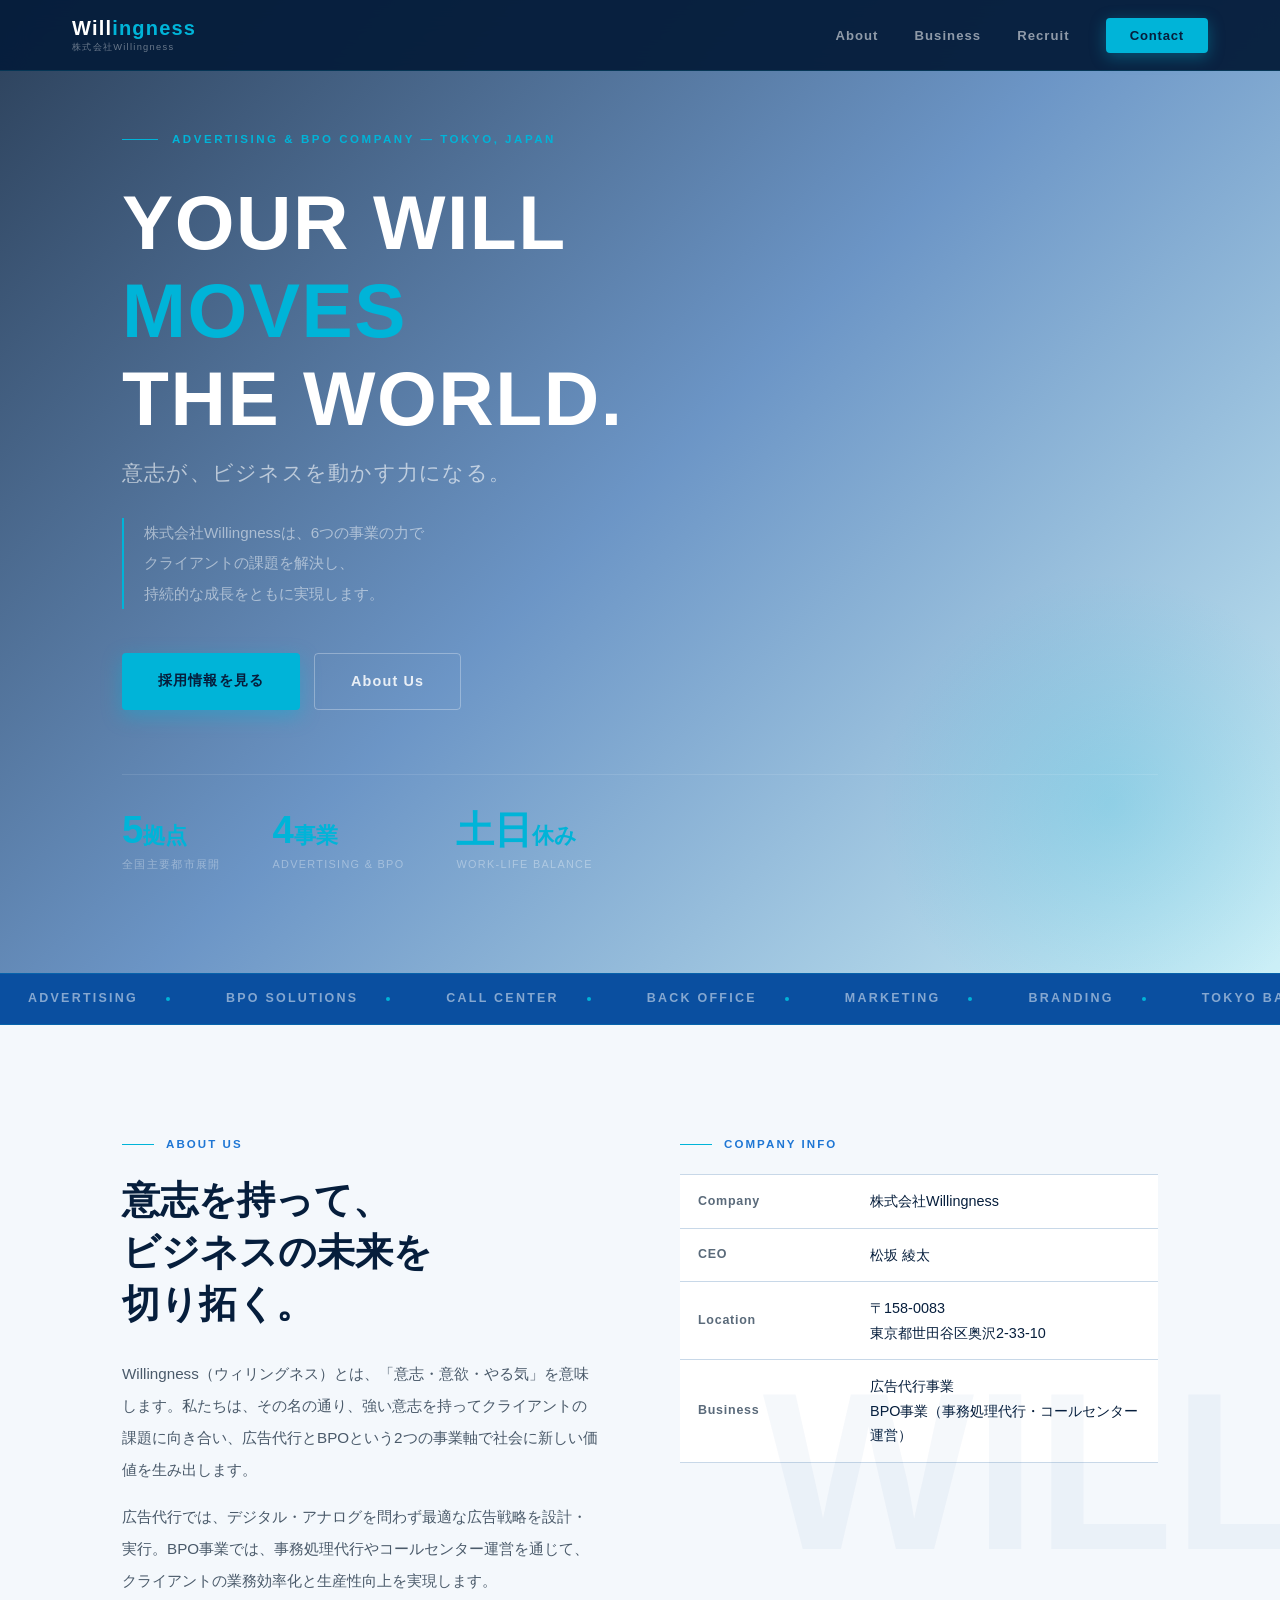
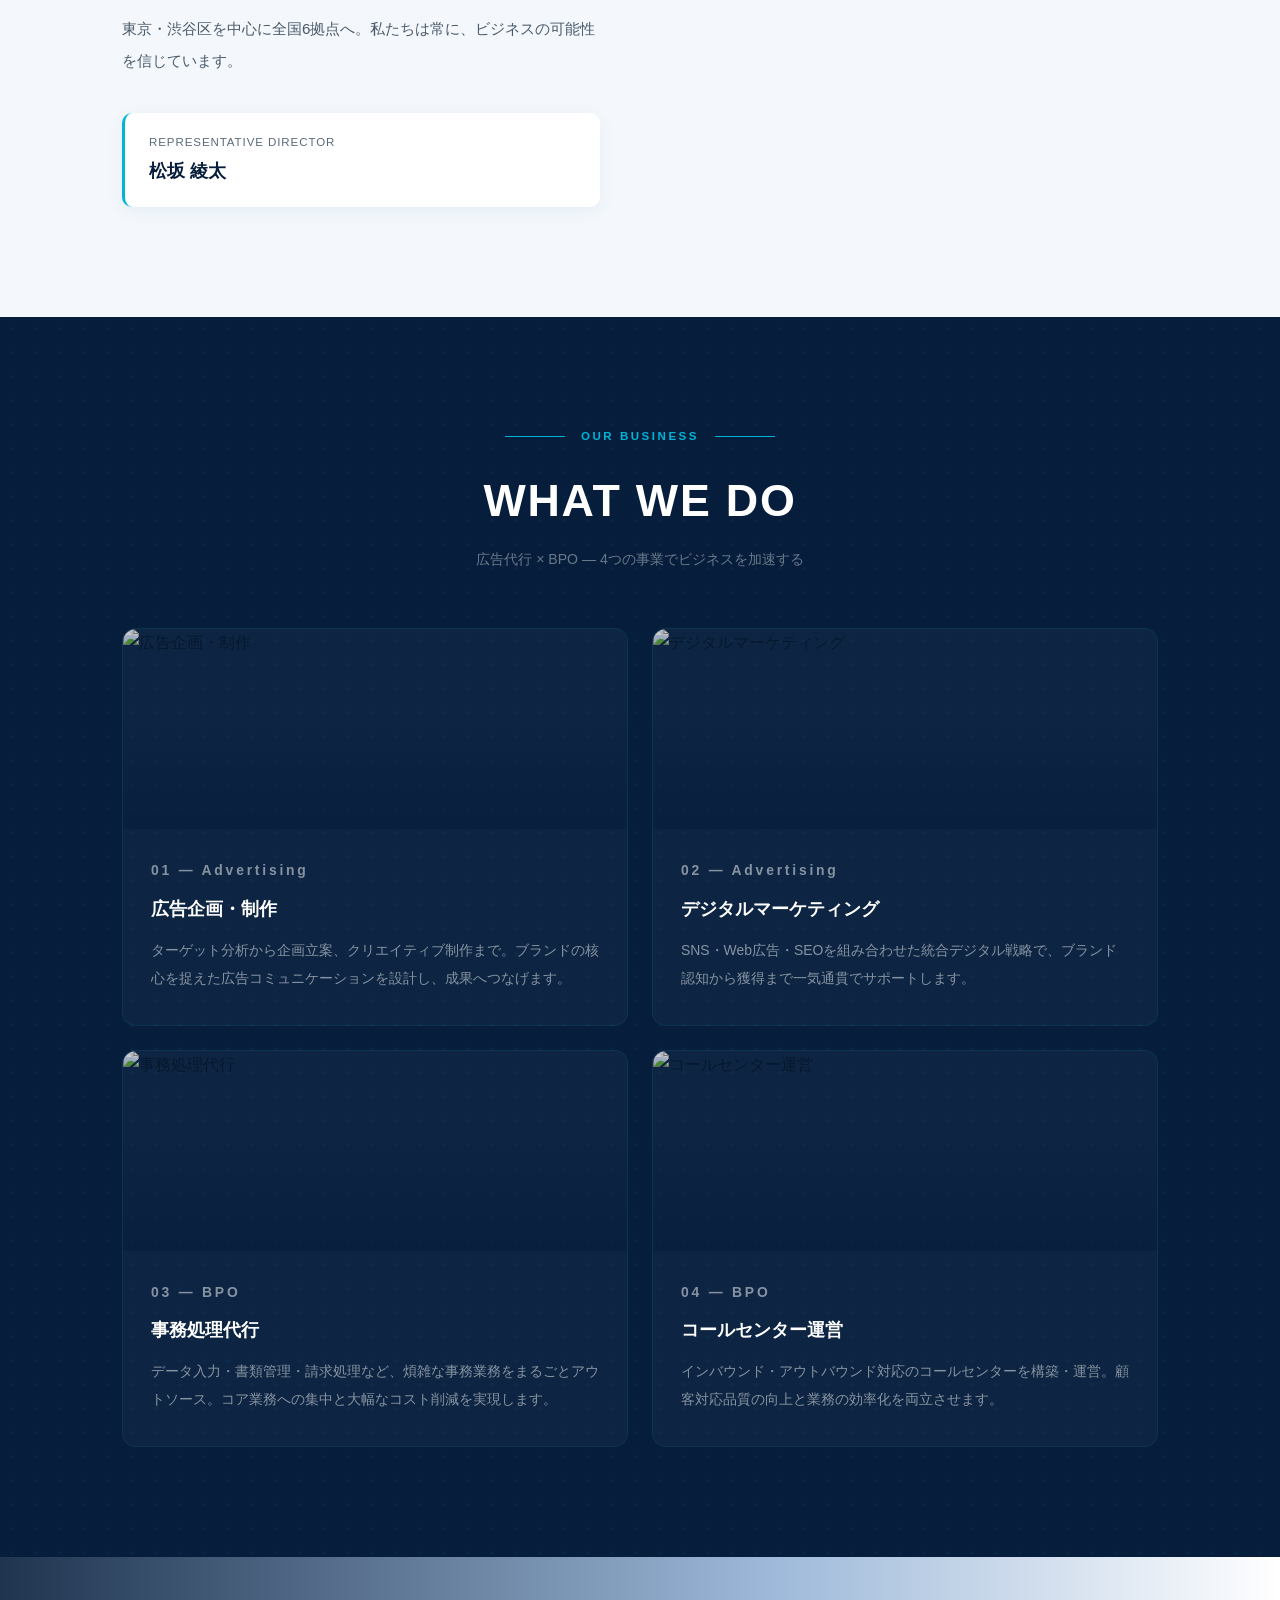
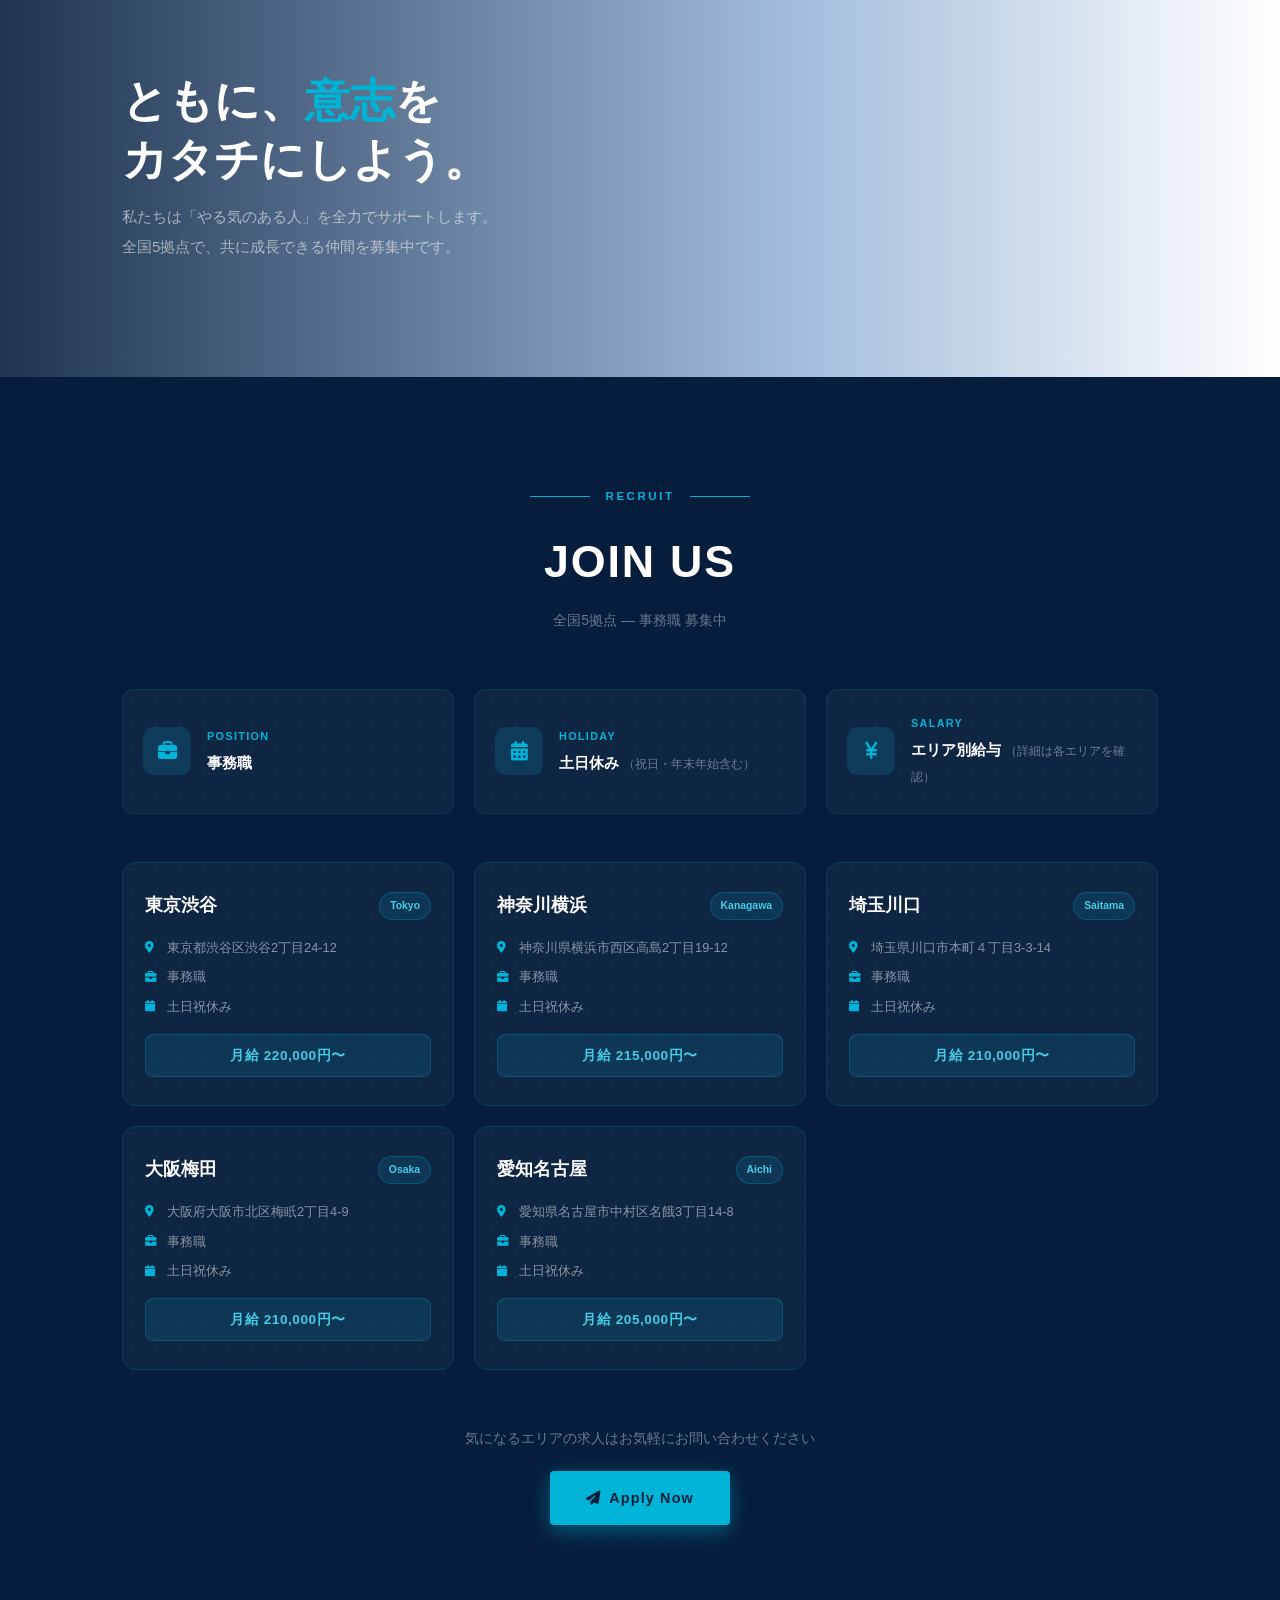
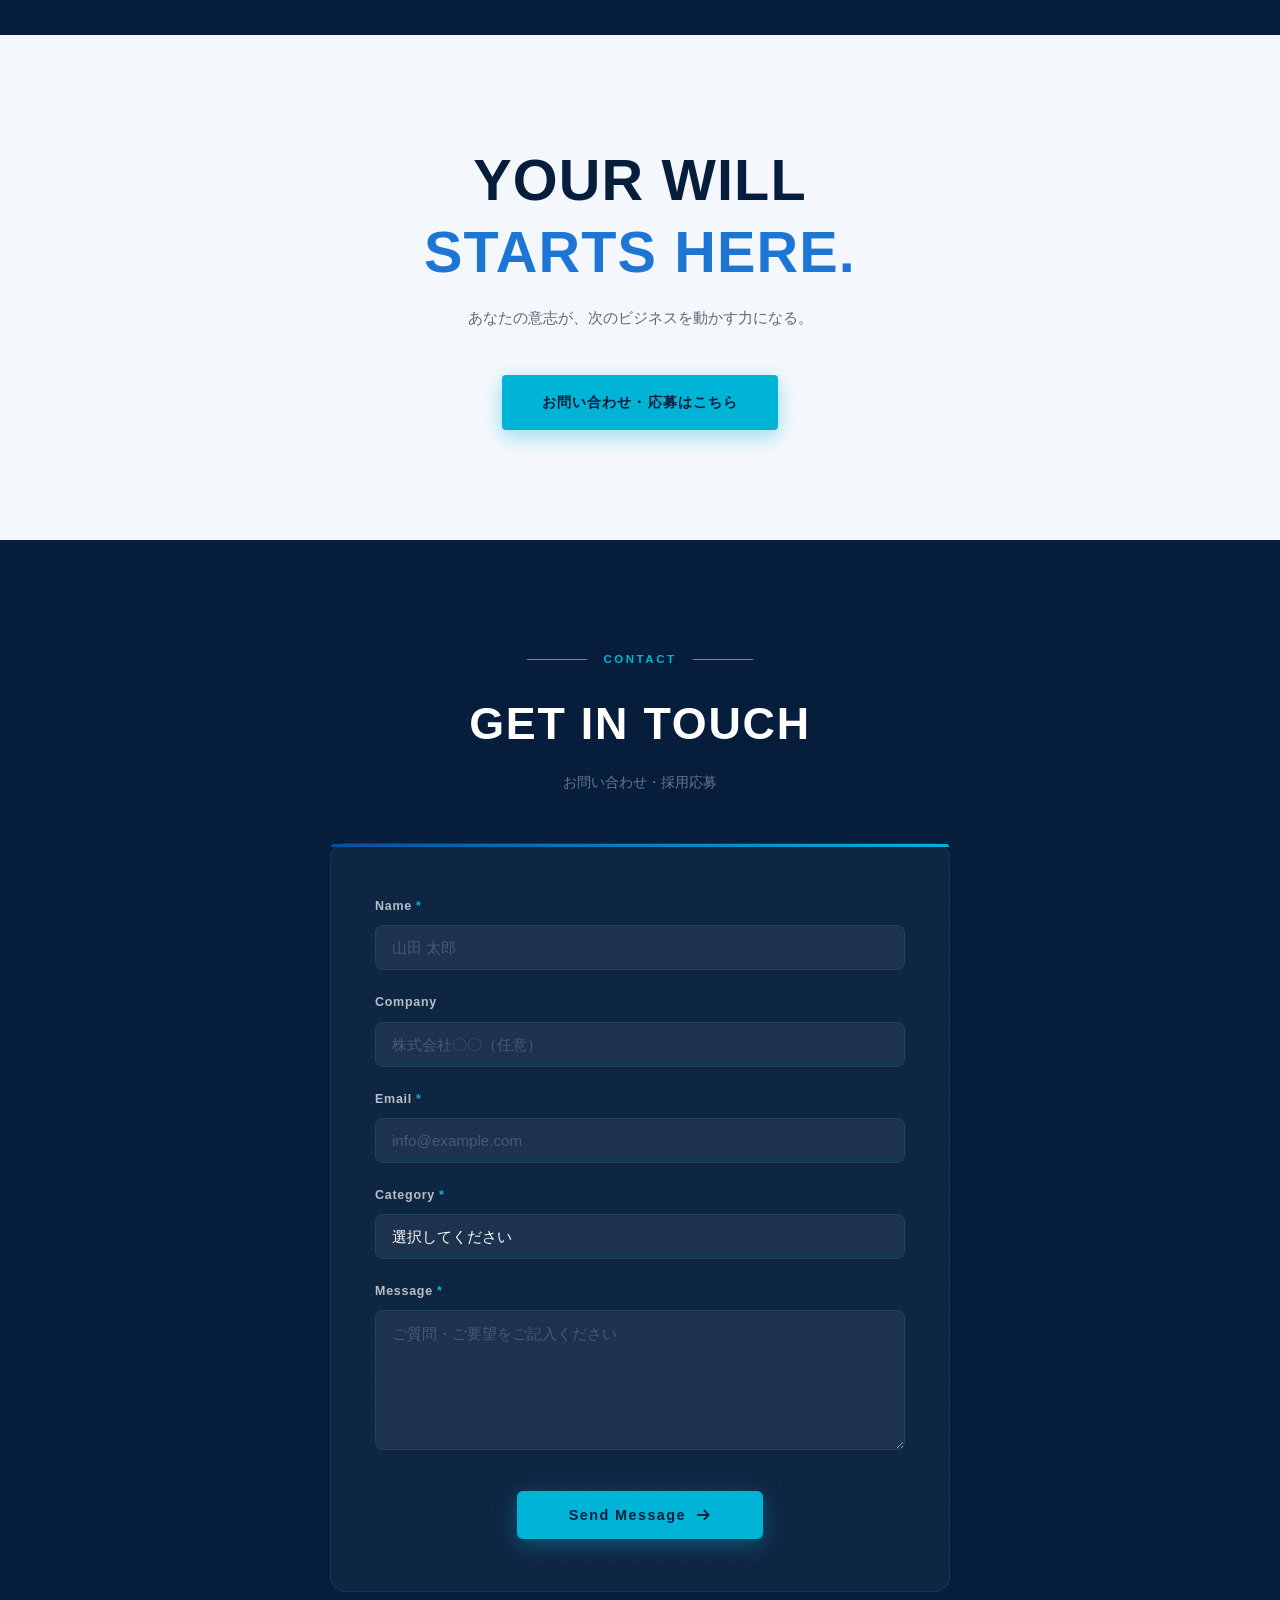
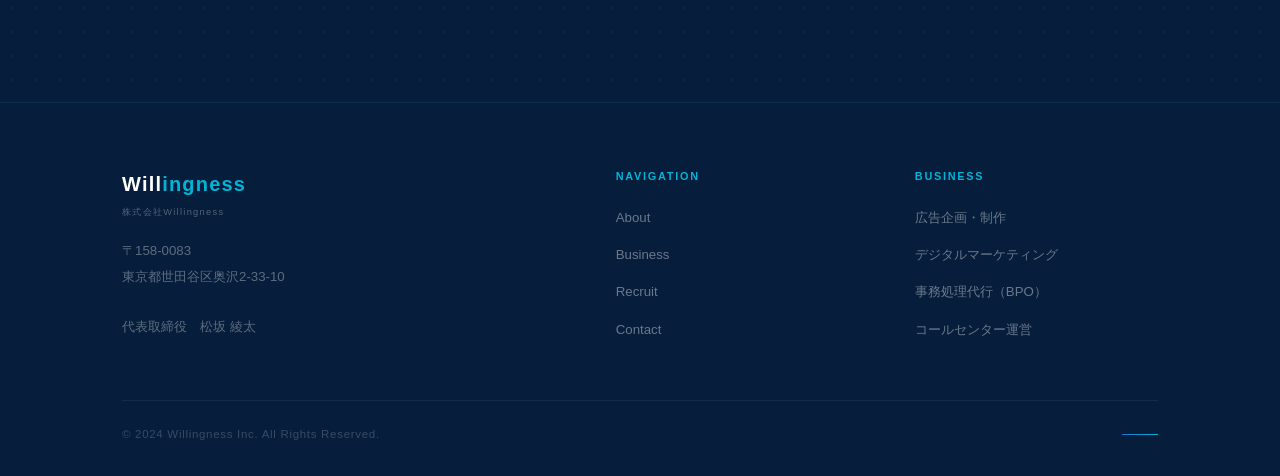
==== commit 5cab2a0f: "Update index.html" ====
--- a/index.html
+++ b/index.html
@@ -306,7 +306,7 @@
         <div class="branch-card fade-up" data-region="kanto" style="transition-delay:0.15s;">
           <div class="branch-card-header"><span class="branch-name">埼玉川口</span><span class="branch-region-badge">Saitama</span></div>
           <div class="branch-card-body">
-            <div class="branch-info-row"><i class="fas fa-map-marker-alt"></i>埼玉県川口市槃町3丁目5-2</div>
+            <div class="branch-info-row"><i class="fas fa-map-marker-alt"></i>埼玉県川口市本町４丁目3-3-14</div>
             <div class="branch-info-row"><i class="fas fa-briefcase"></i>事務職</div>
             <div class="branch-info-row"><i class="fas fa-calendar"></i>土日祝休み</div>
           </div>
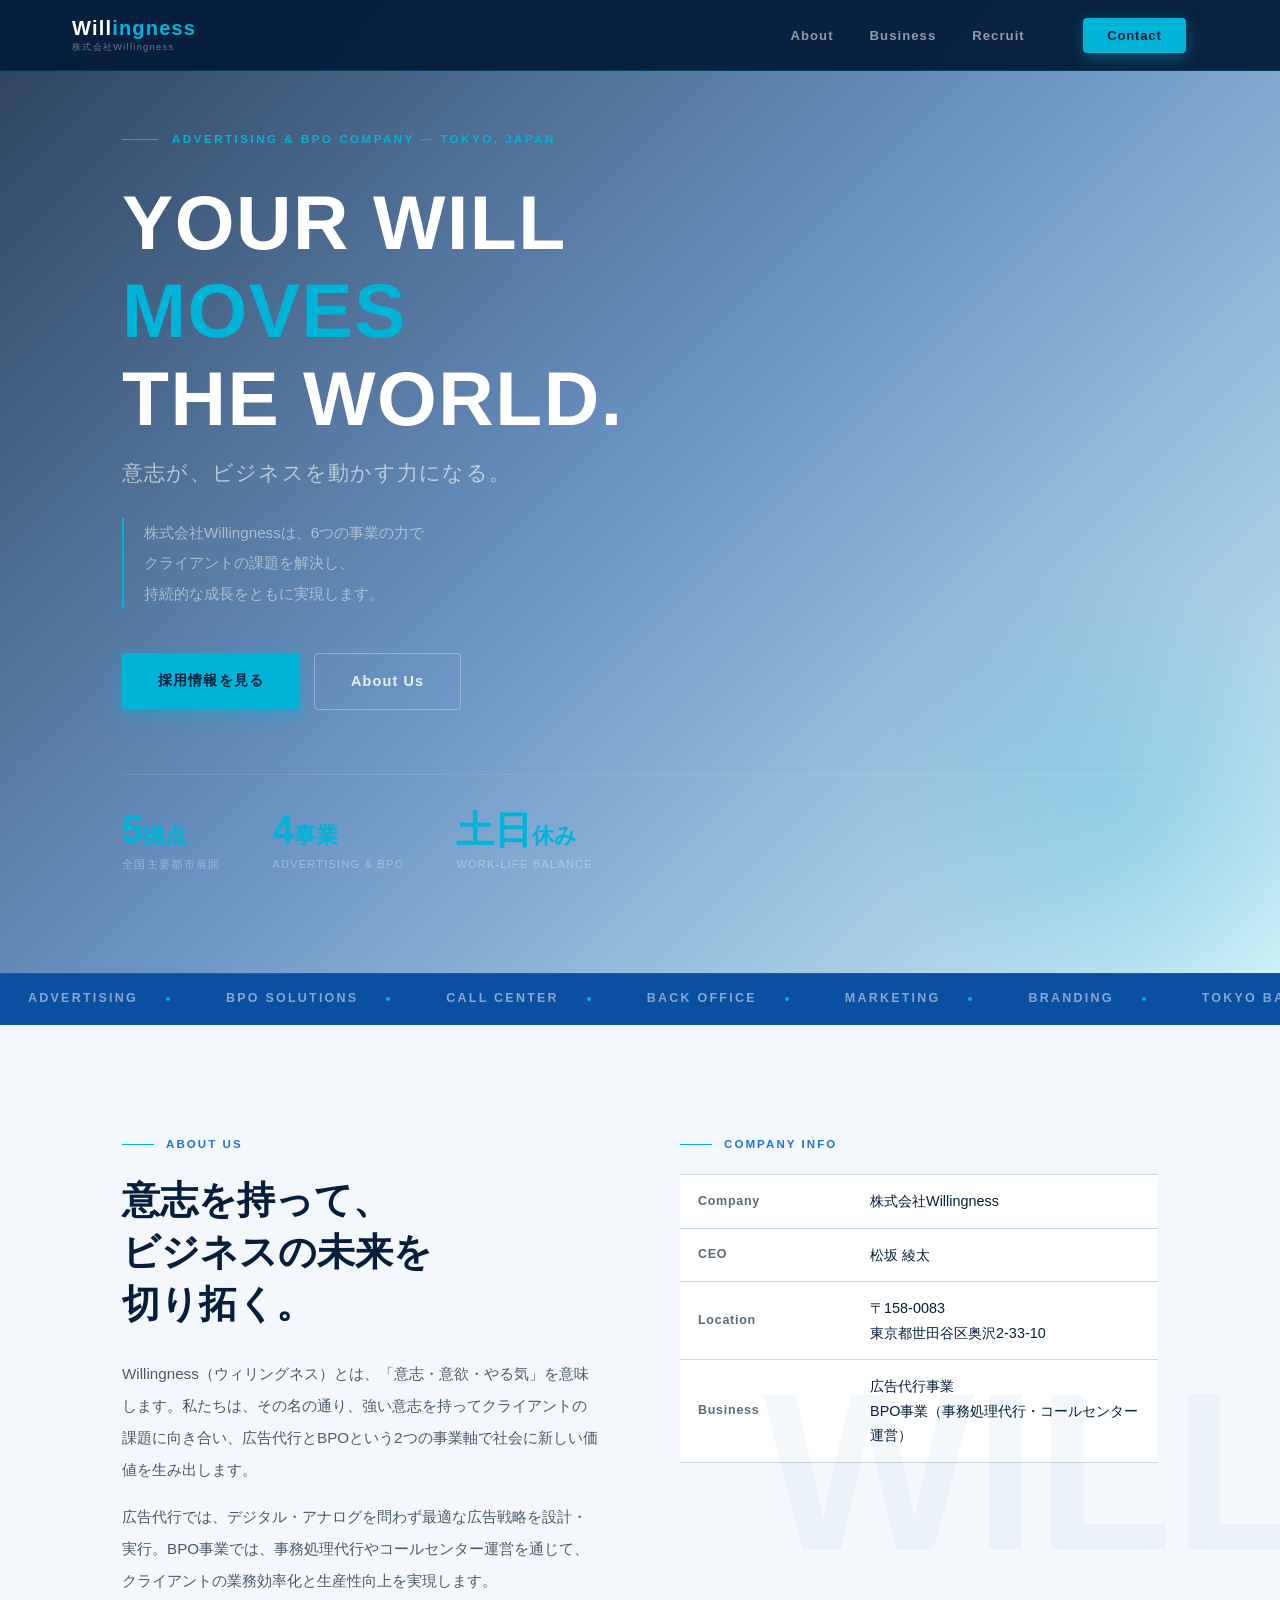
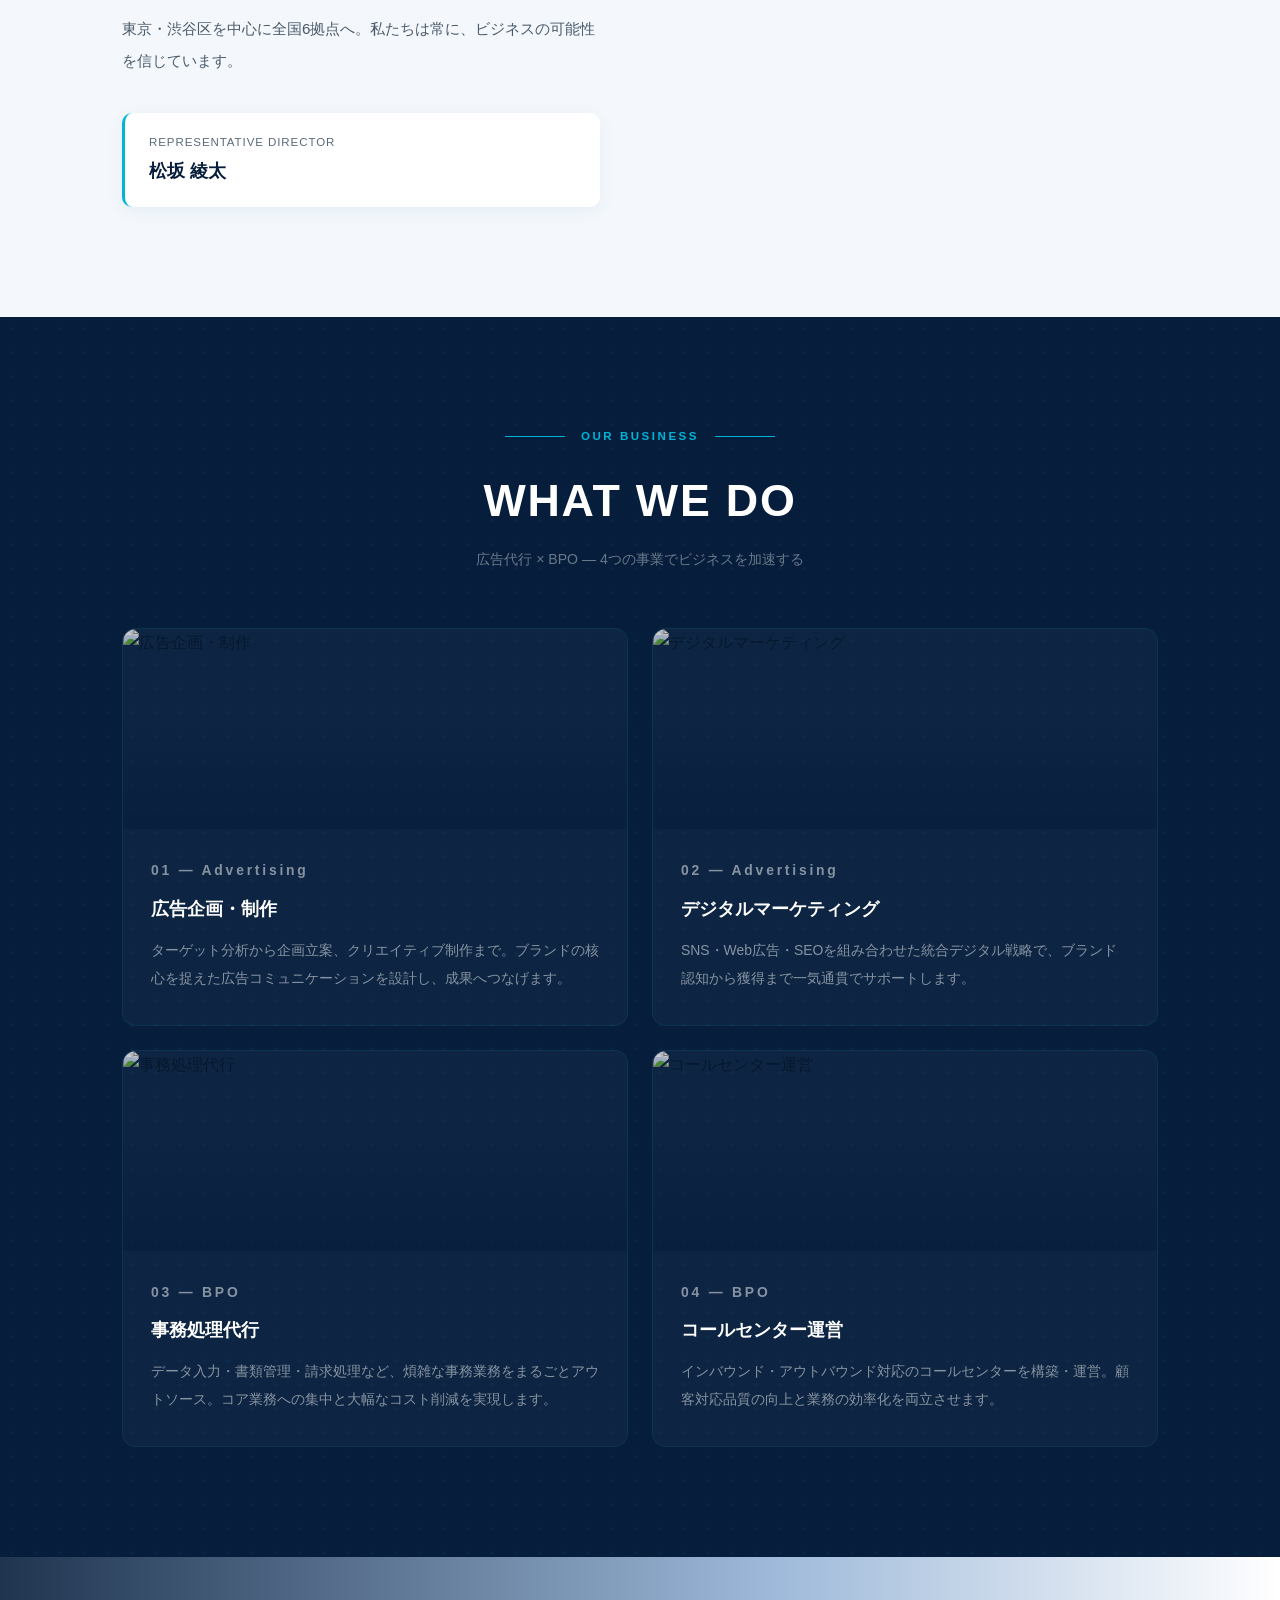
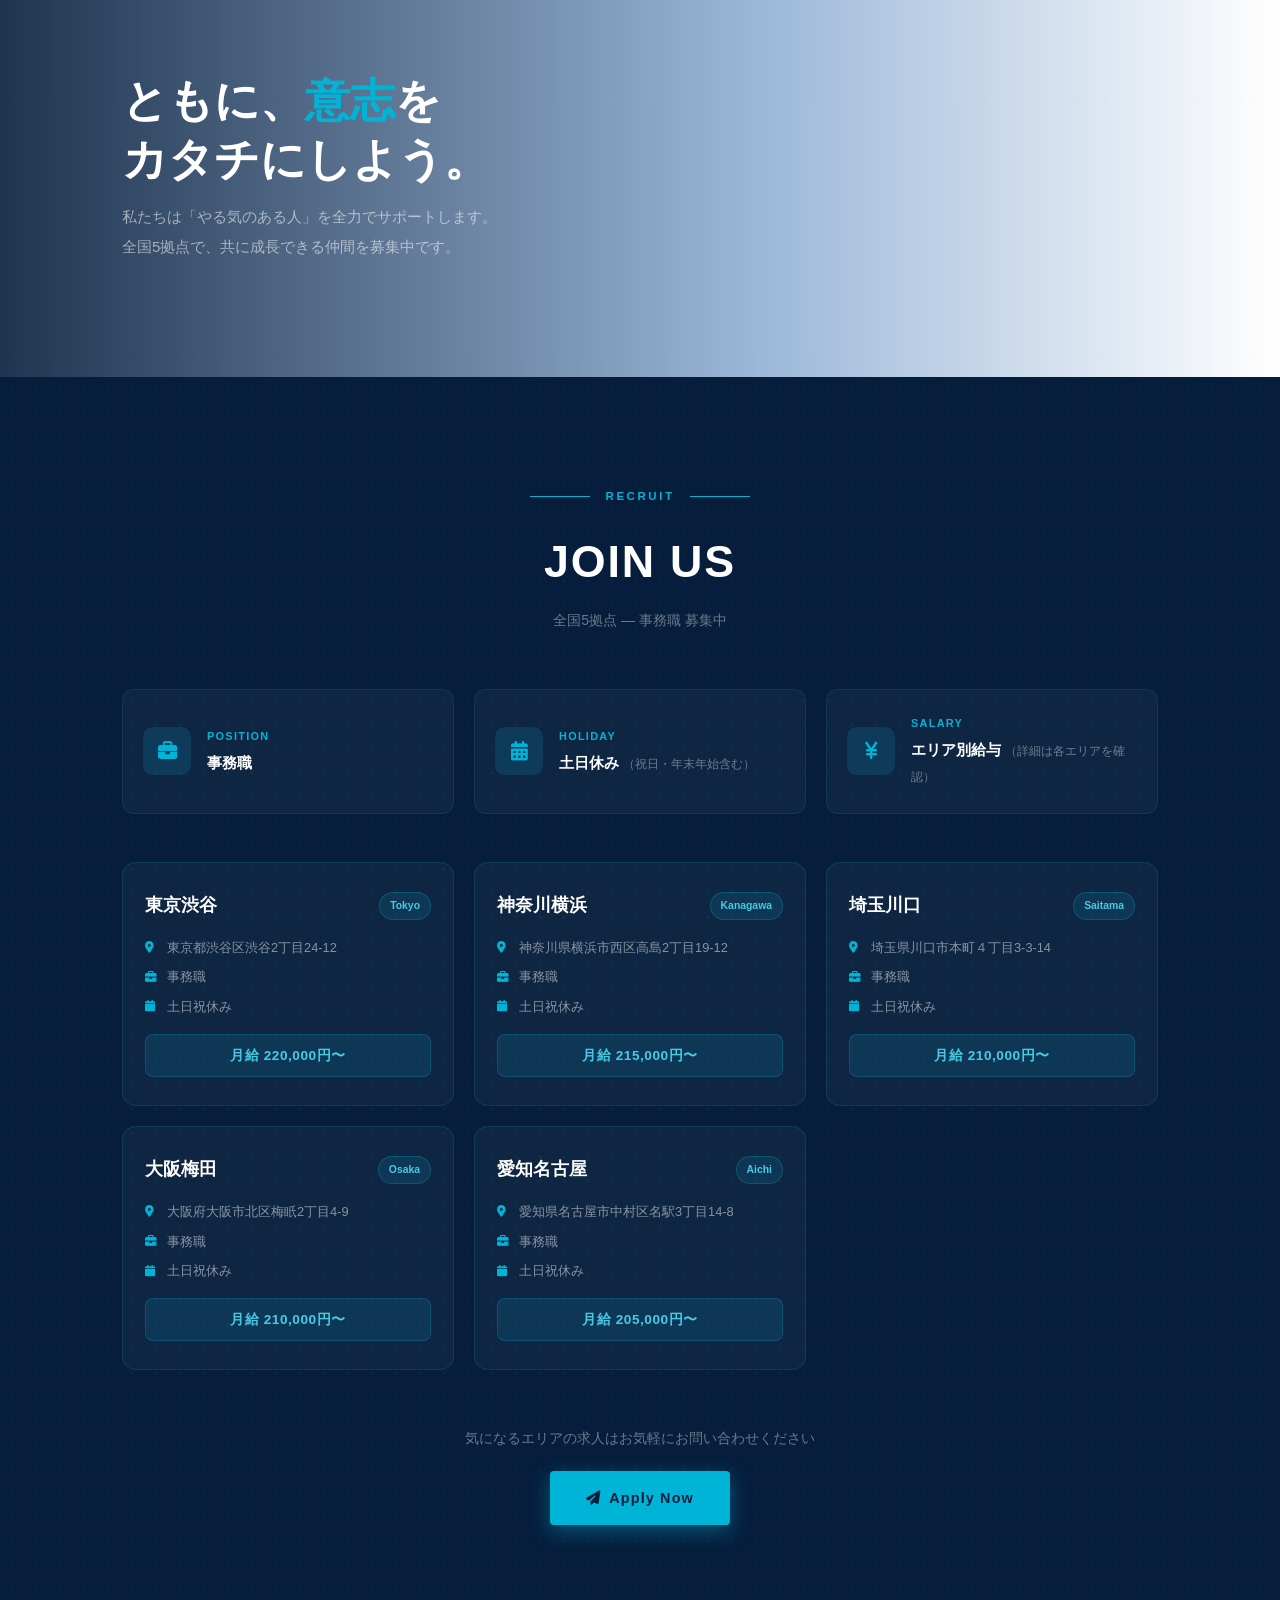
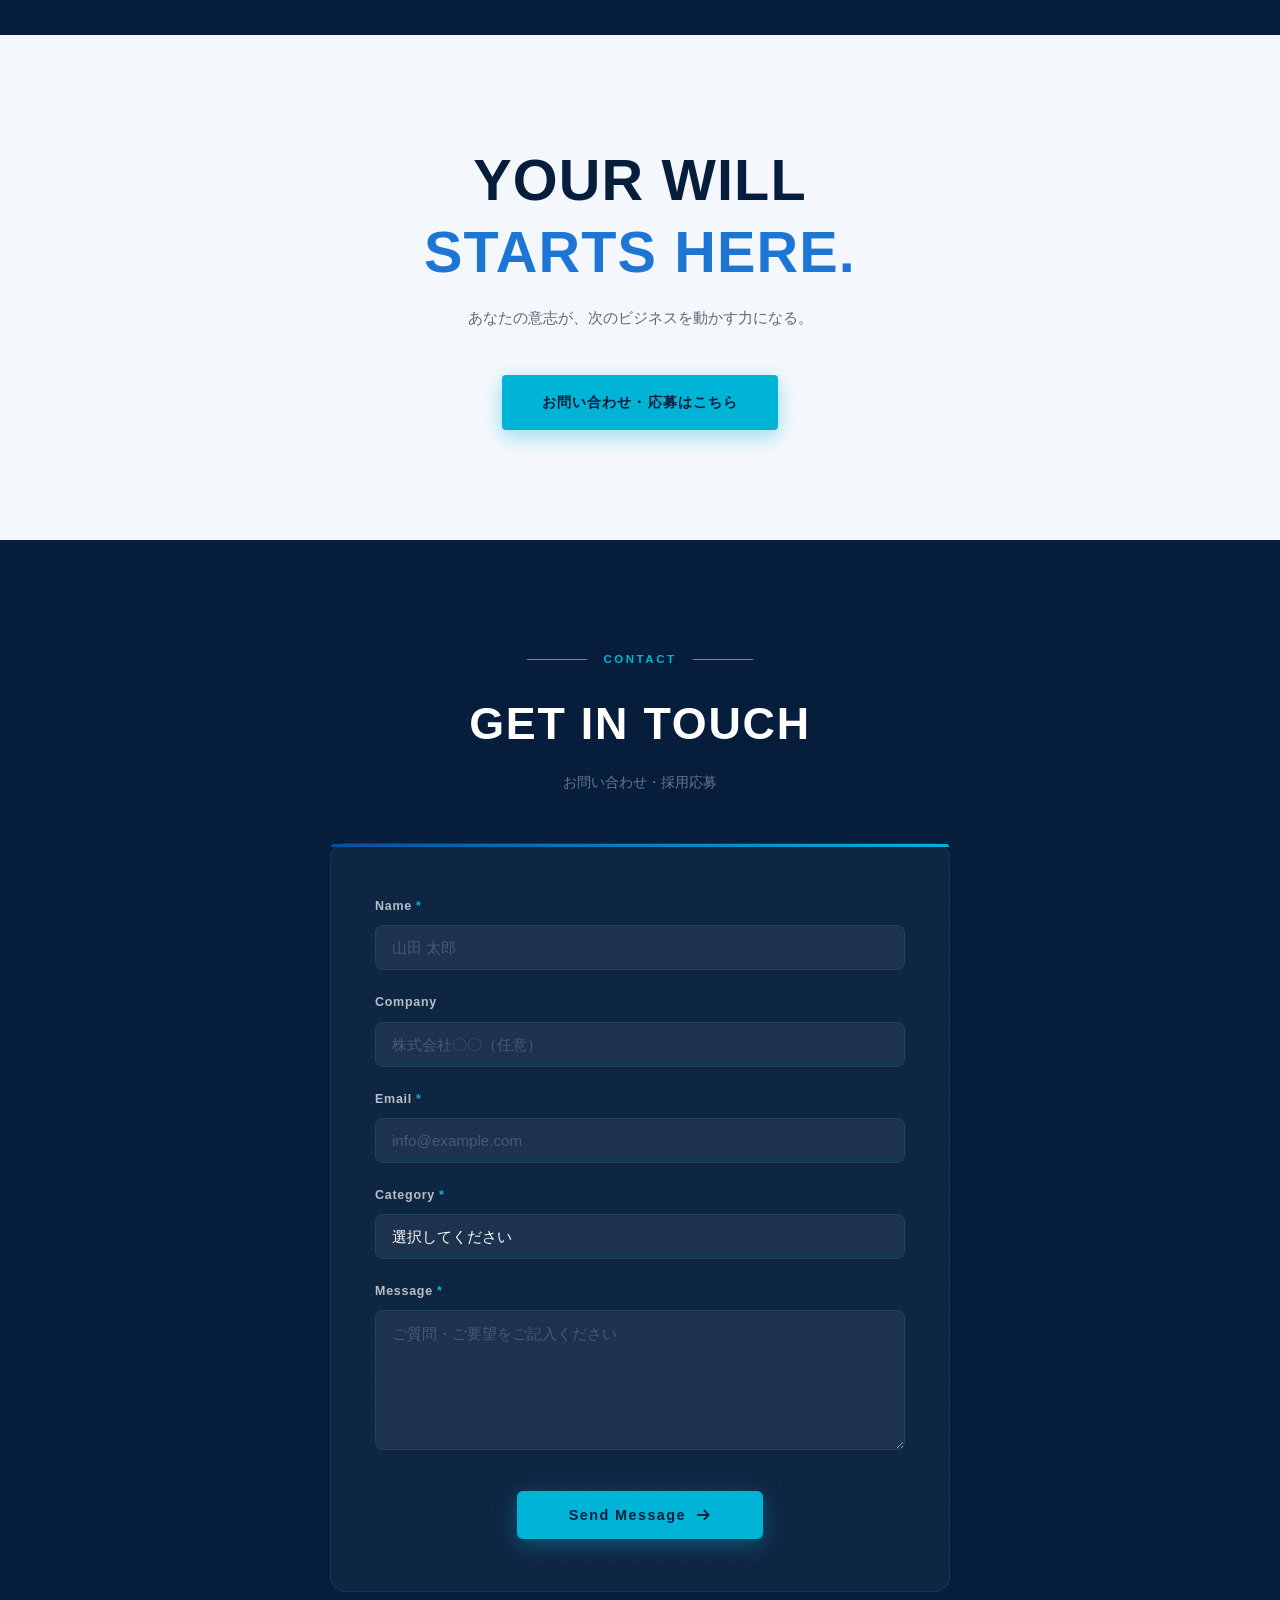
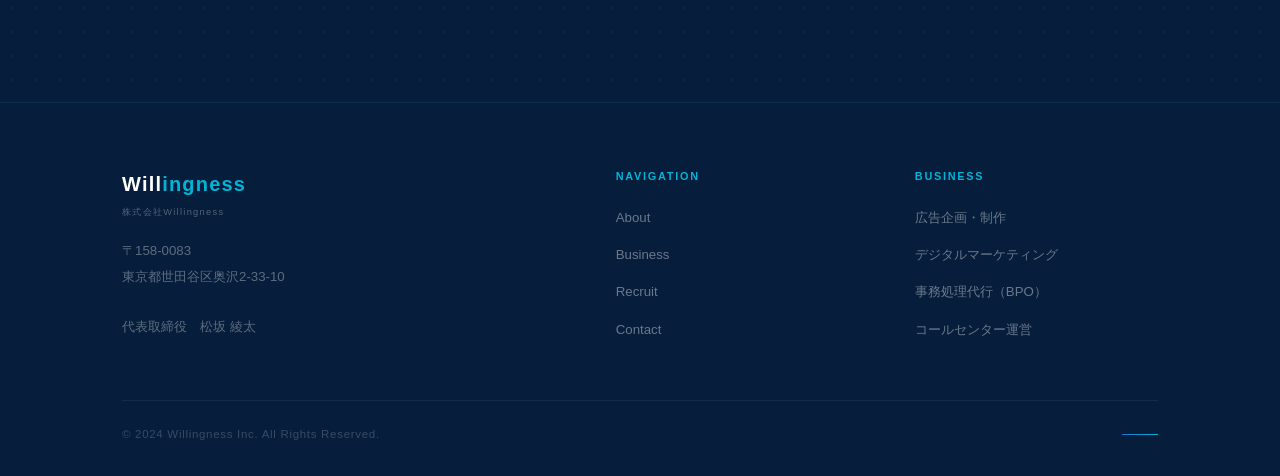
==== commit 09b65673: "Update index.html" ====
--- a/index.html
+++ b/index.html
@@ -324,7 +324,7 @@
         <div class="branch-card fade-up" data-region="chubu" style="transition-delay:0.25s;">
           <div class="branch-card-header"><span class="branch-name">愛知名古屋</span><span class="branch-region-badge">Aichi</span></div>
           <div class="branch-card-body">
-            <div class="branch-info-row"><i class="fas fa-map-marker-alt"></i>愛知県名古屋市中村区名餓3丁目14-8</div>
+            <div class="branch-info-row"><i class="fas fa-map-marker-alt"></i>愛知県名古屋市中村区名駅3丁目14-8</div>
             <div class="branch-info-row"><i class="fas fa-briefcase"></i>事務職</div>
             <div class="branch-info-row"><i class="fas fa-calendar"></i>土日祝休み</div>
           </div>
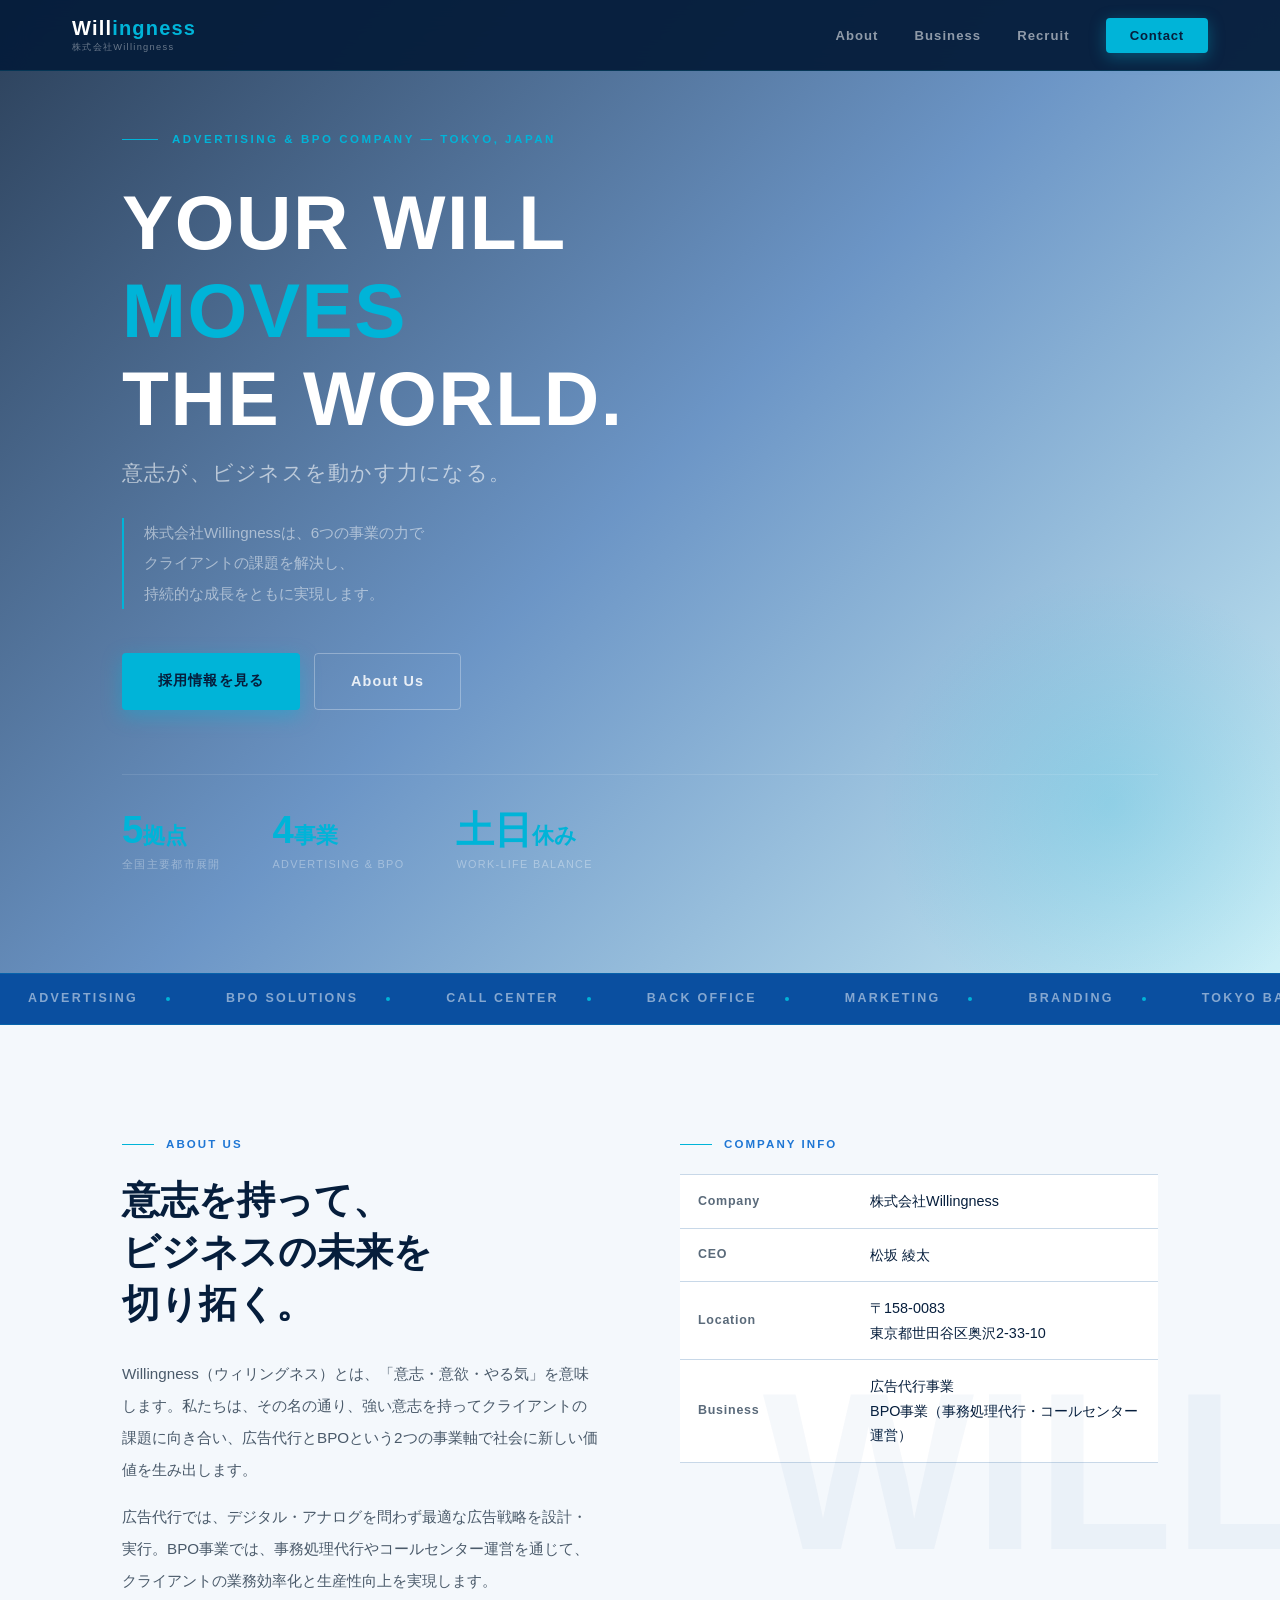
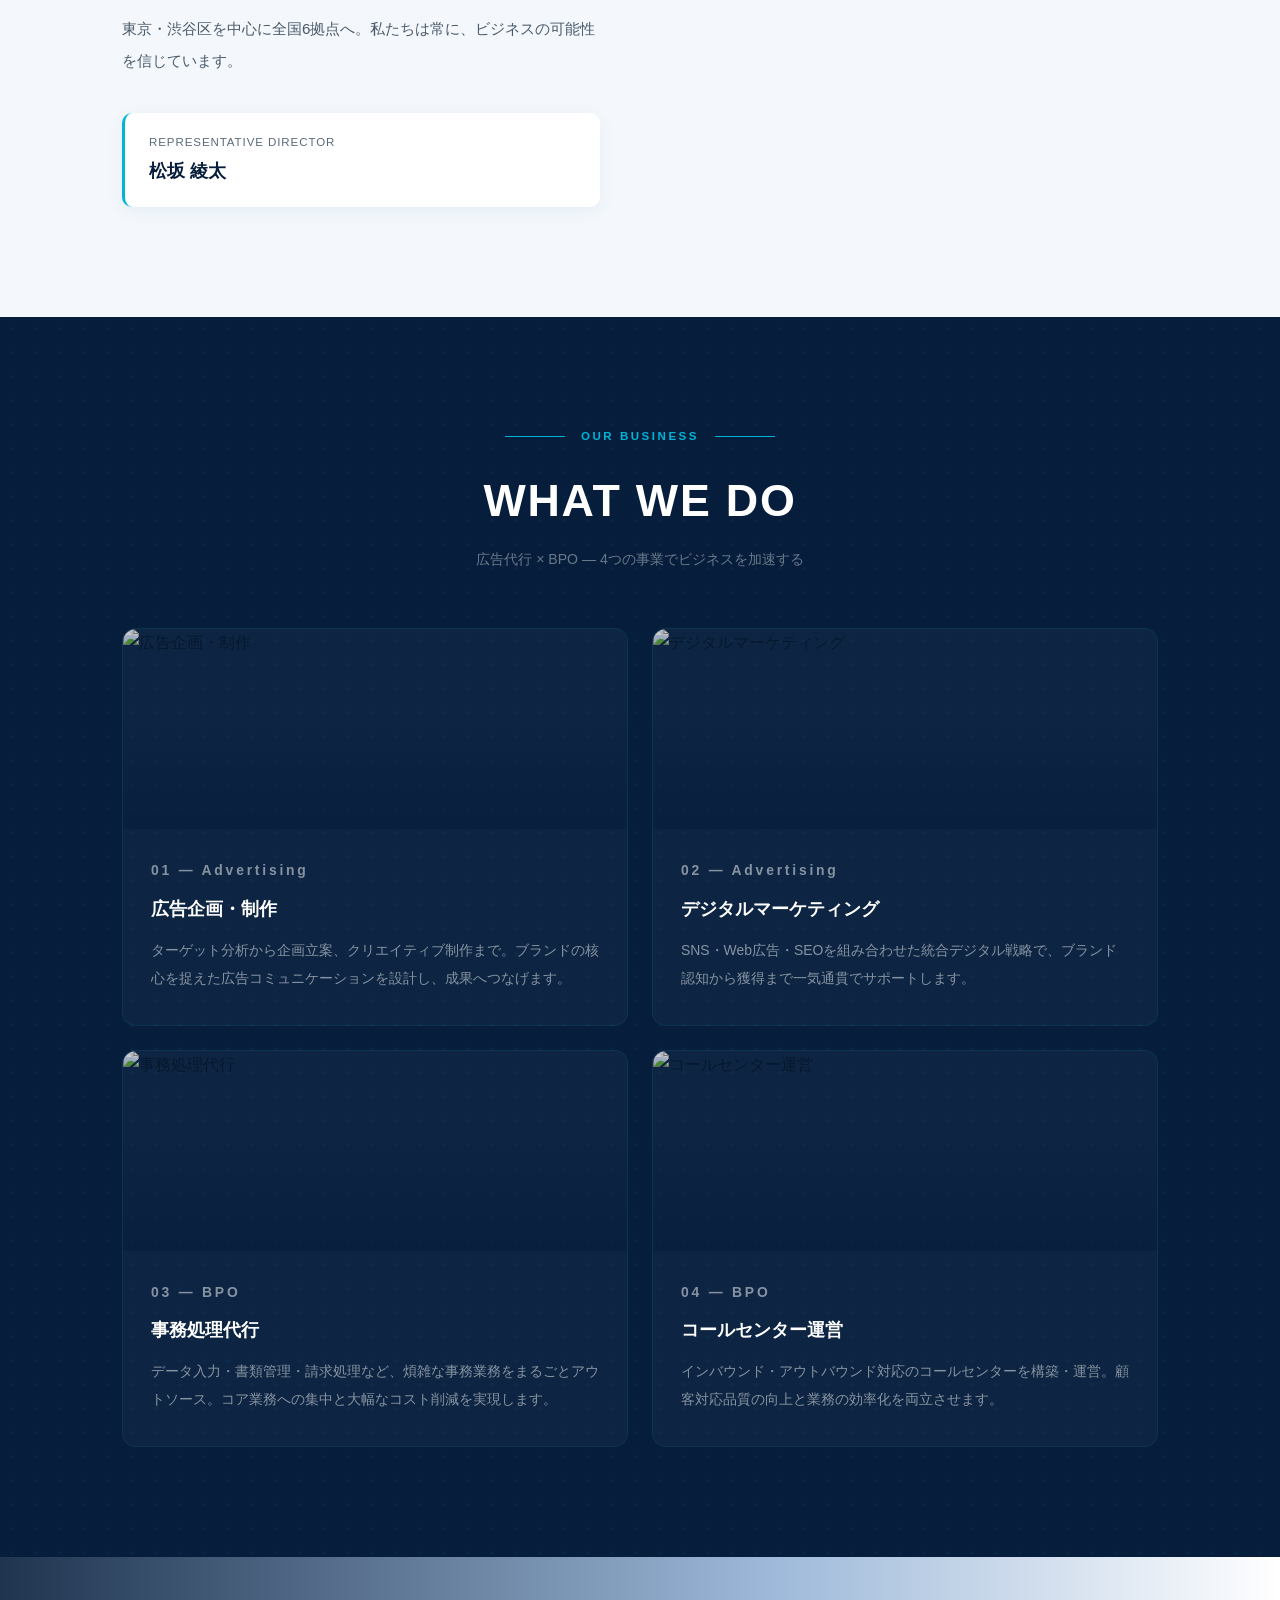
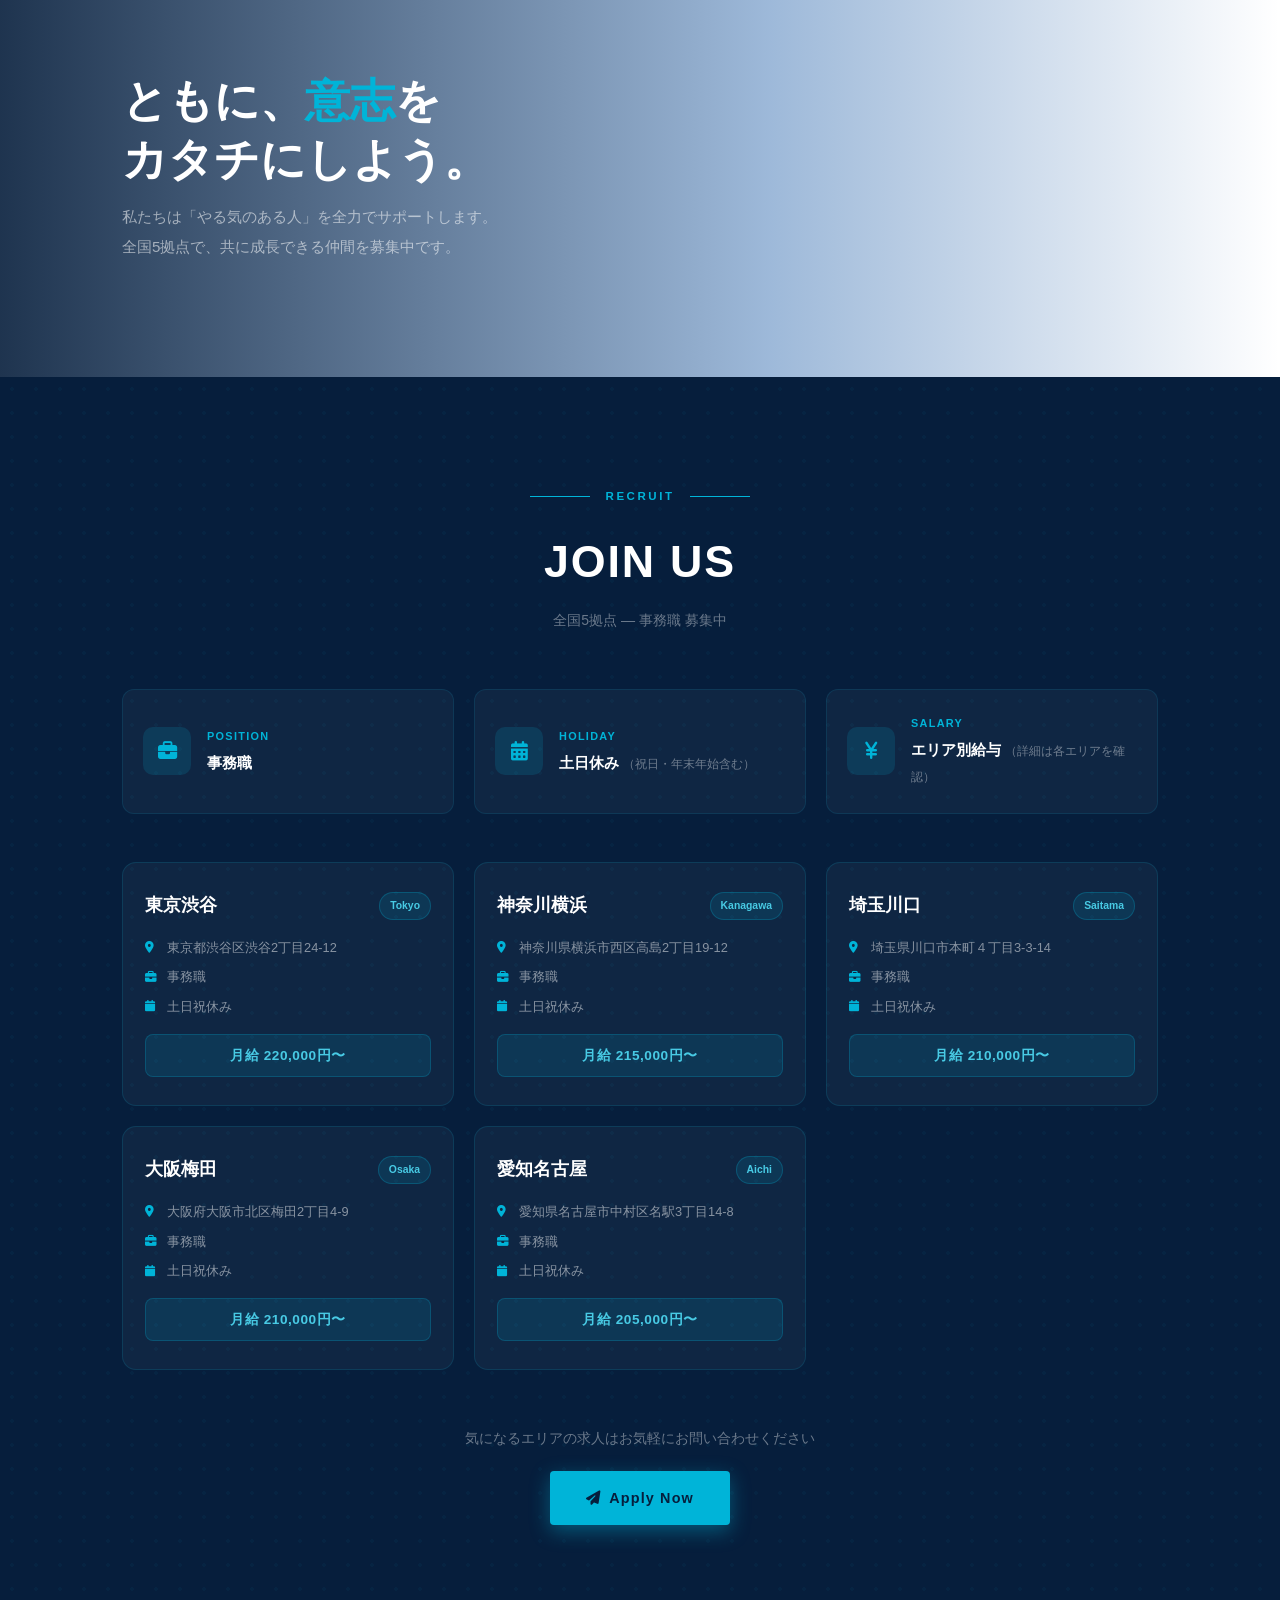
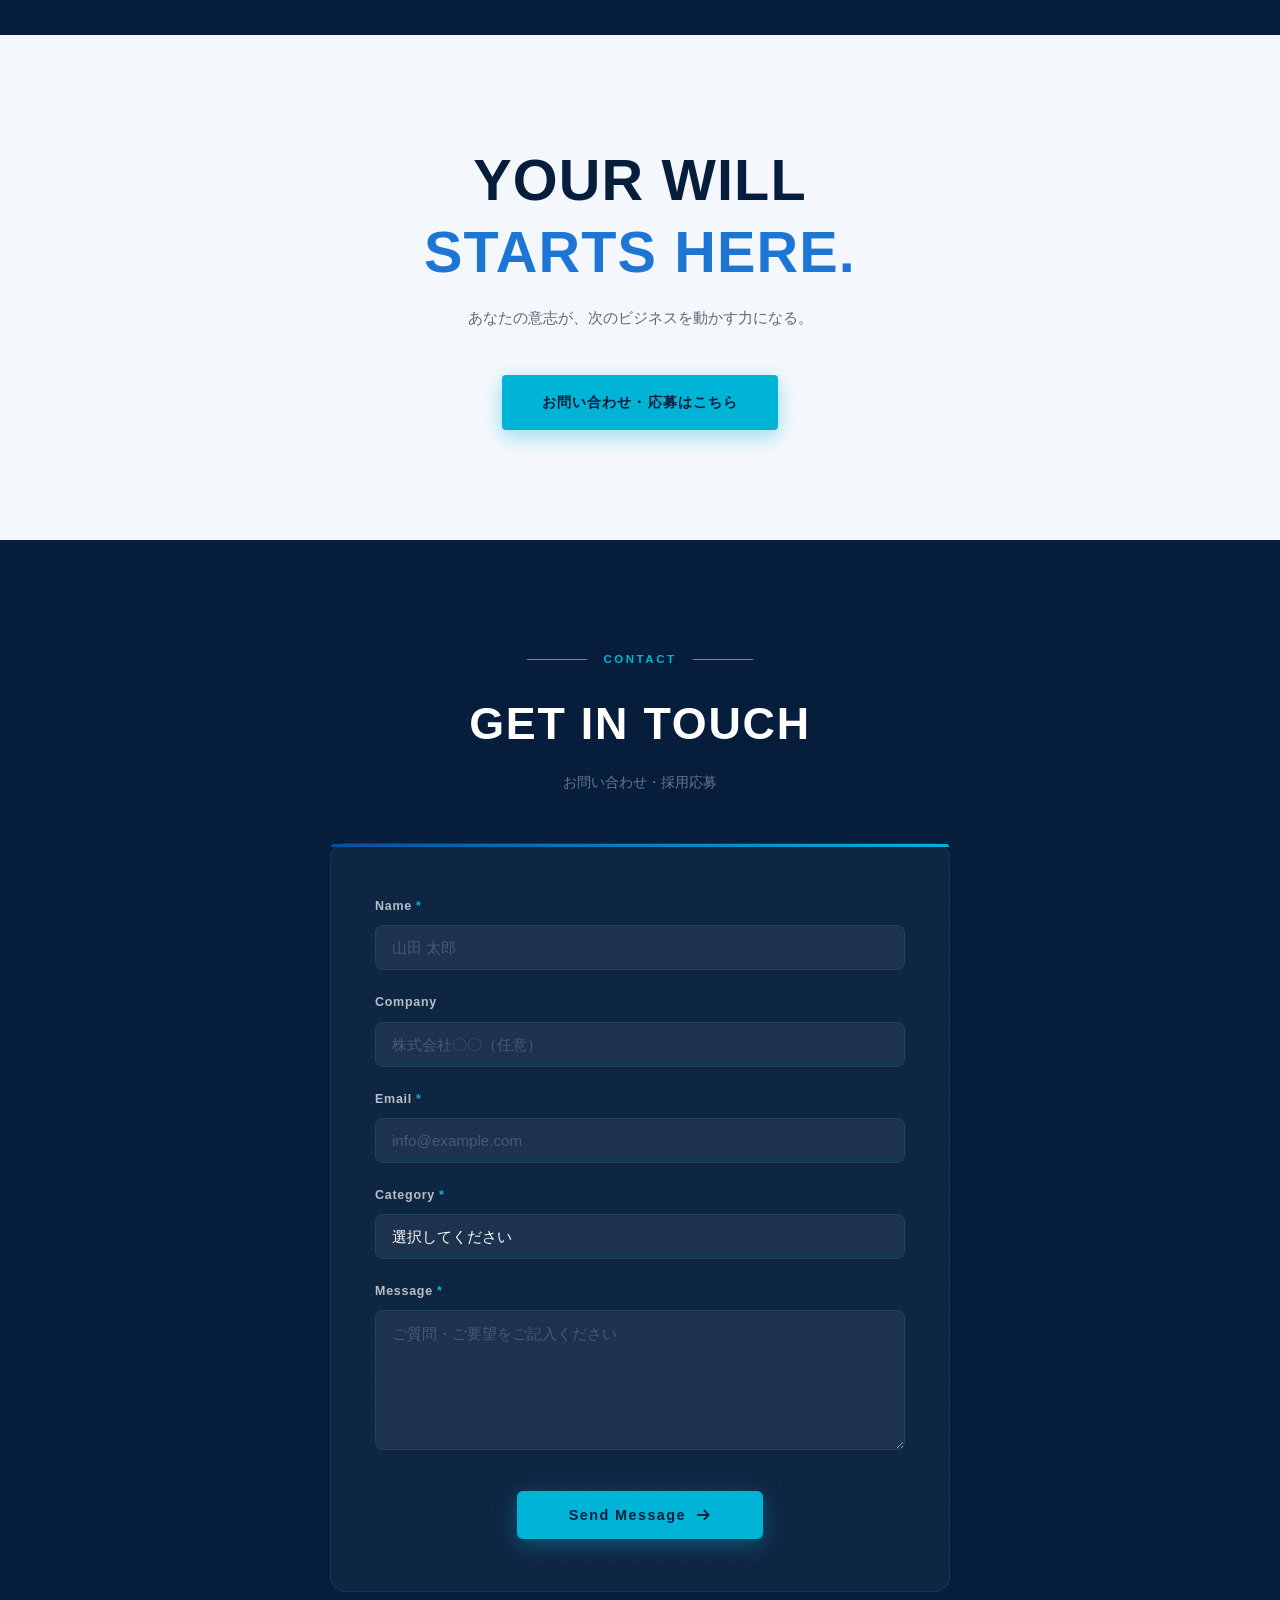
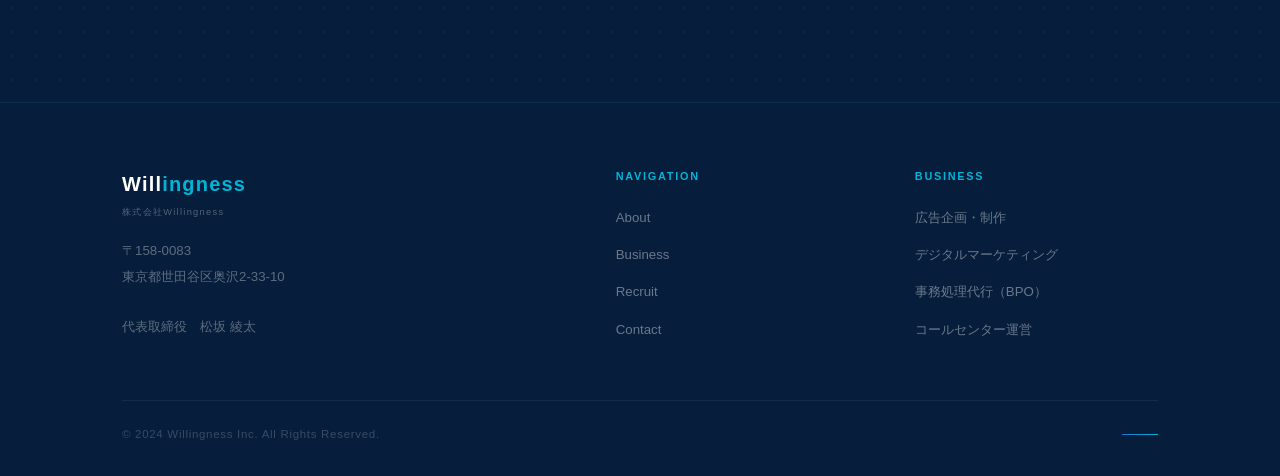
==== commit 94943944: "Update index.html" ====
--- a/index.html
+++ b/index.html
@@ -315,7 +315,7 @@
         <div class="branch-card fade-up" data-region="kinki" style="transition-delay:0.2s;">
           <div class="branch-card-header"><span class="branch-name">大阪梅田</span><span class="branch-region-badge">Osaka</span></div>
           <div class="branch-card-body">
-            <div class="branch-info-row"><i class="fas fa-map-marker-alt"></i>大阪府大阪市北区梅眂2丁目4-9</div>
+            <div class="branch-info-row"><i class="fas fa-map-marker-alt"></i>大阪府大阪市北区梅田2丁目4-9</div>
             <div class="branch-info-row"><i class="fas fa-briefcase"></i>事務職</div>
             <div class="branch-info-row"><i class="fas fa-calendar"></i>土日祝休み</div>
           </div>
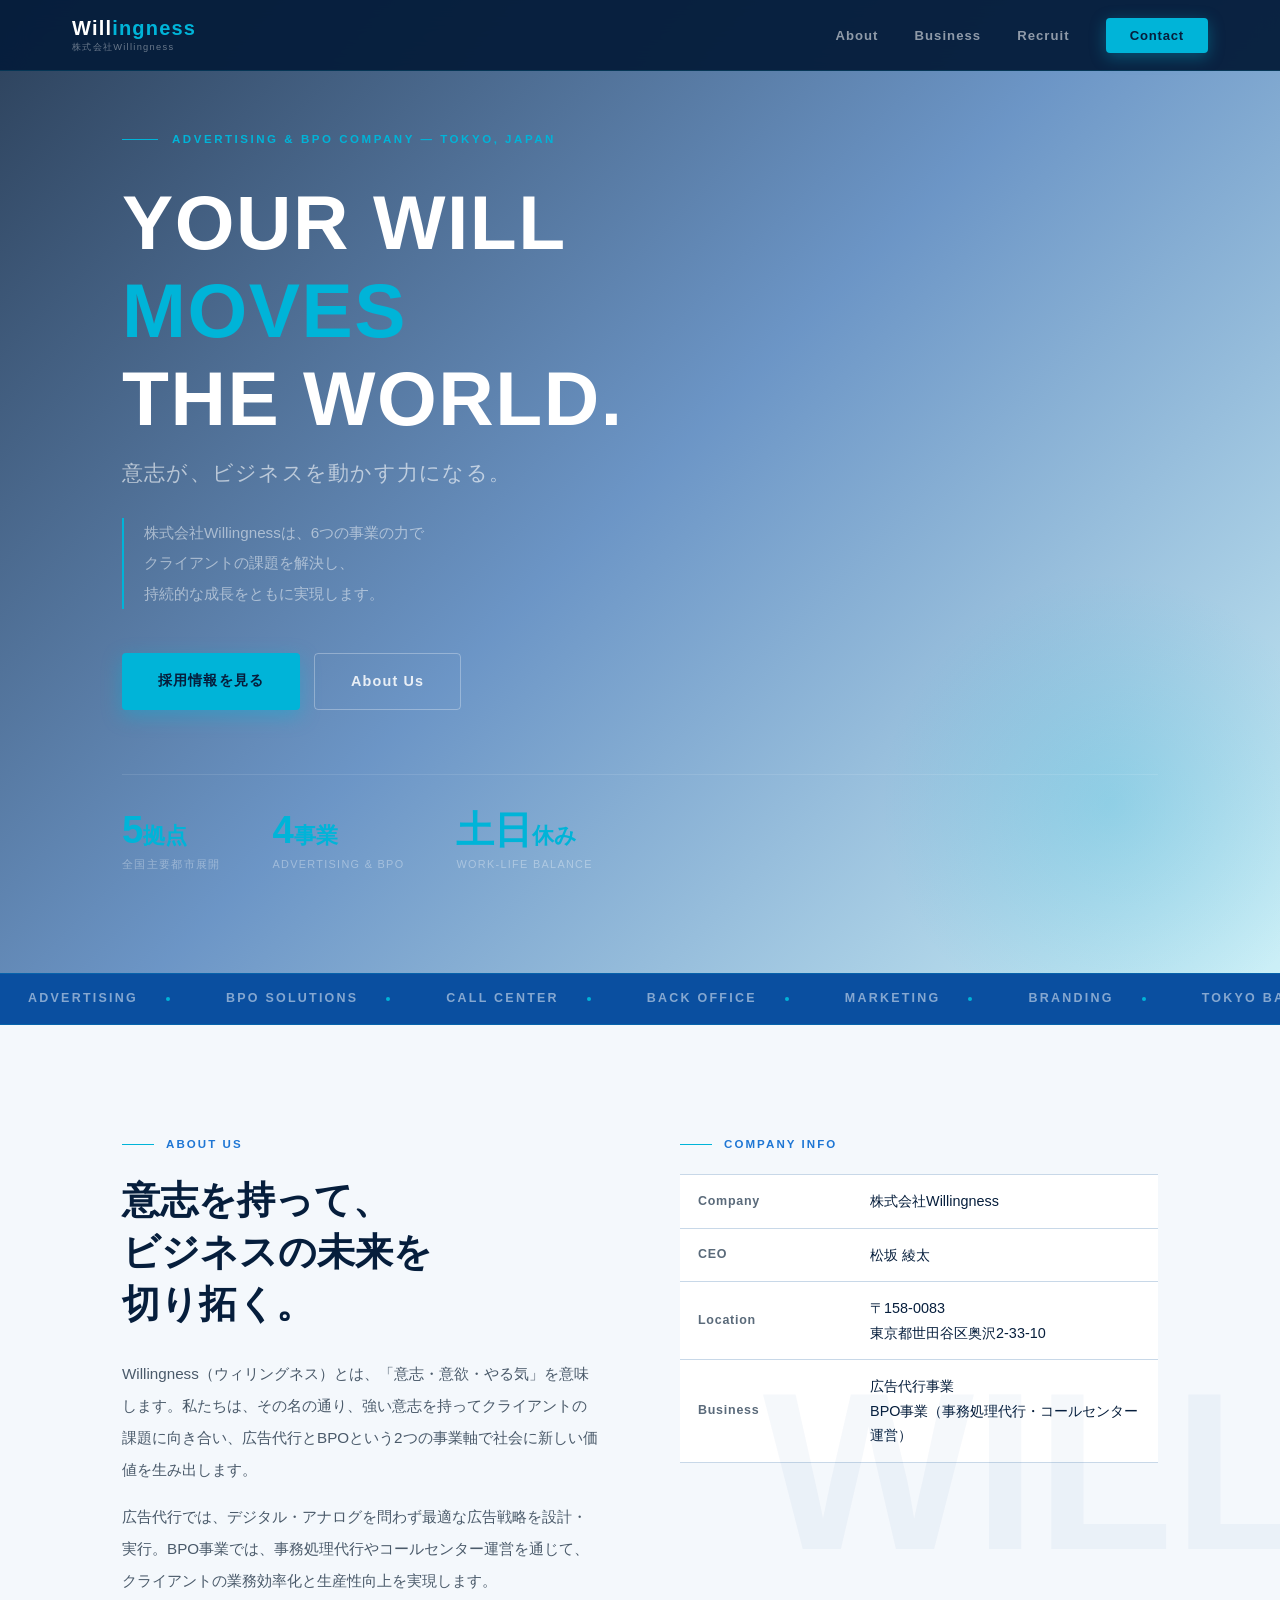
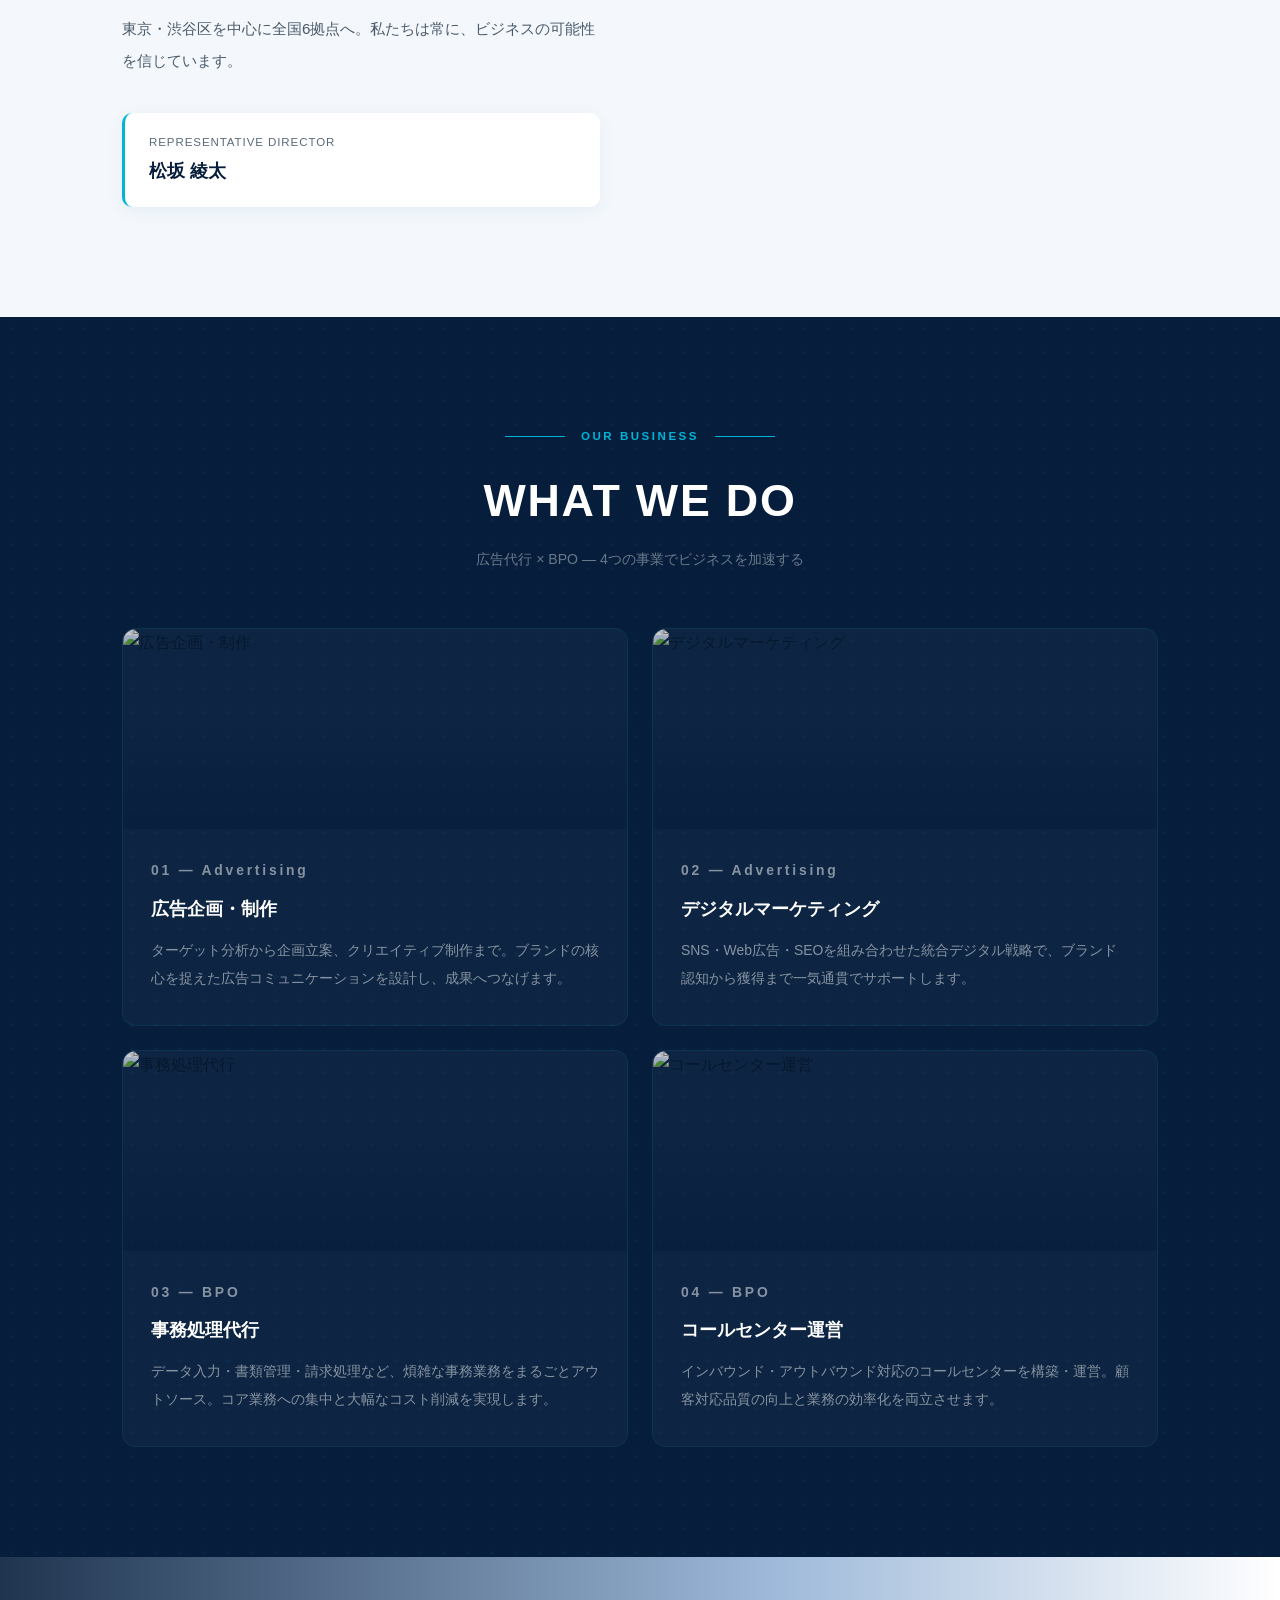
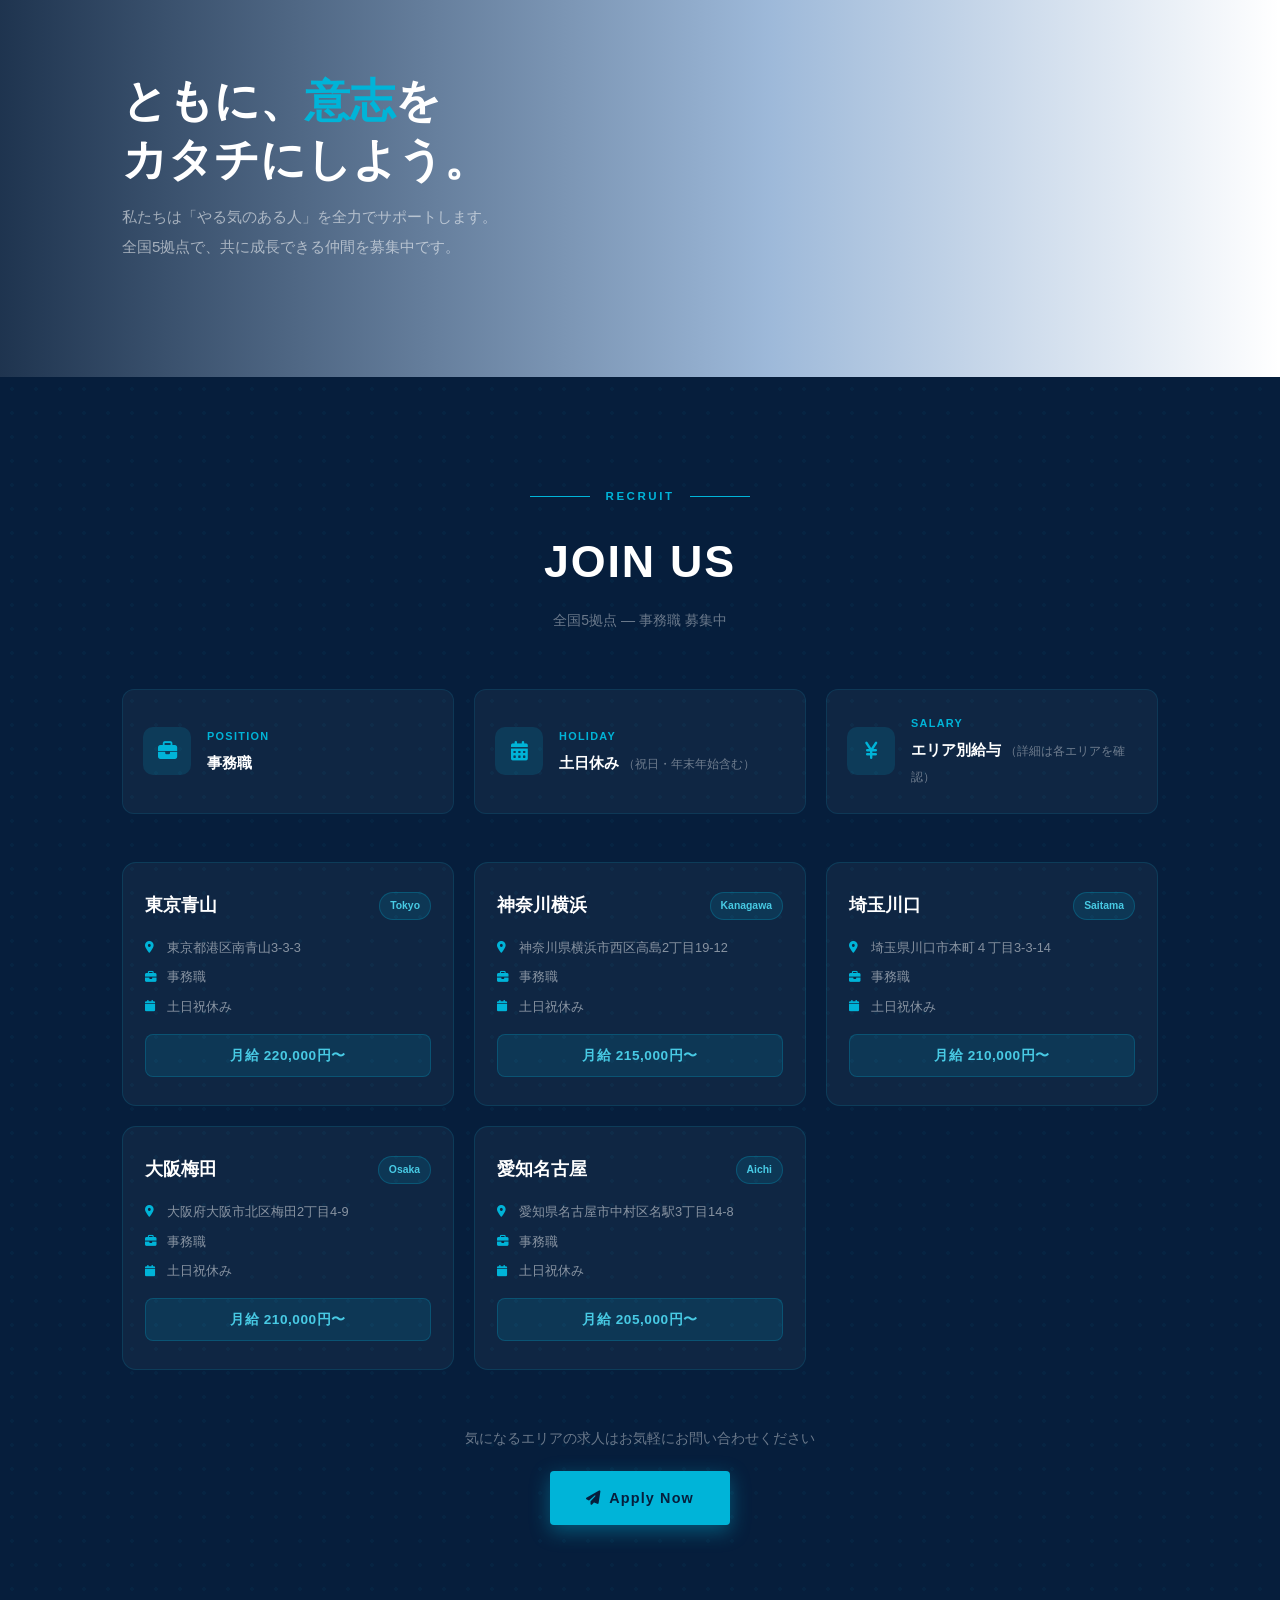
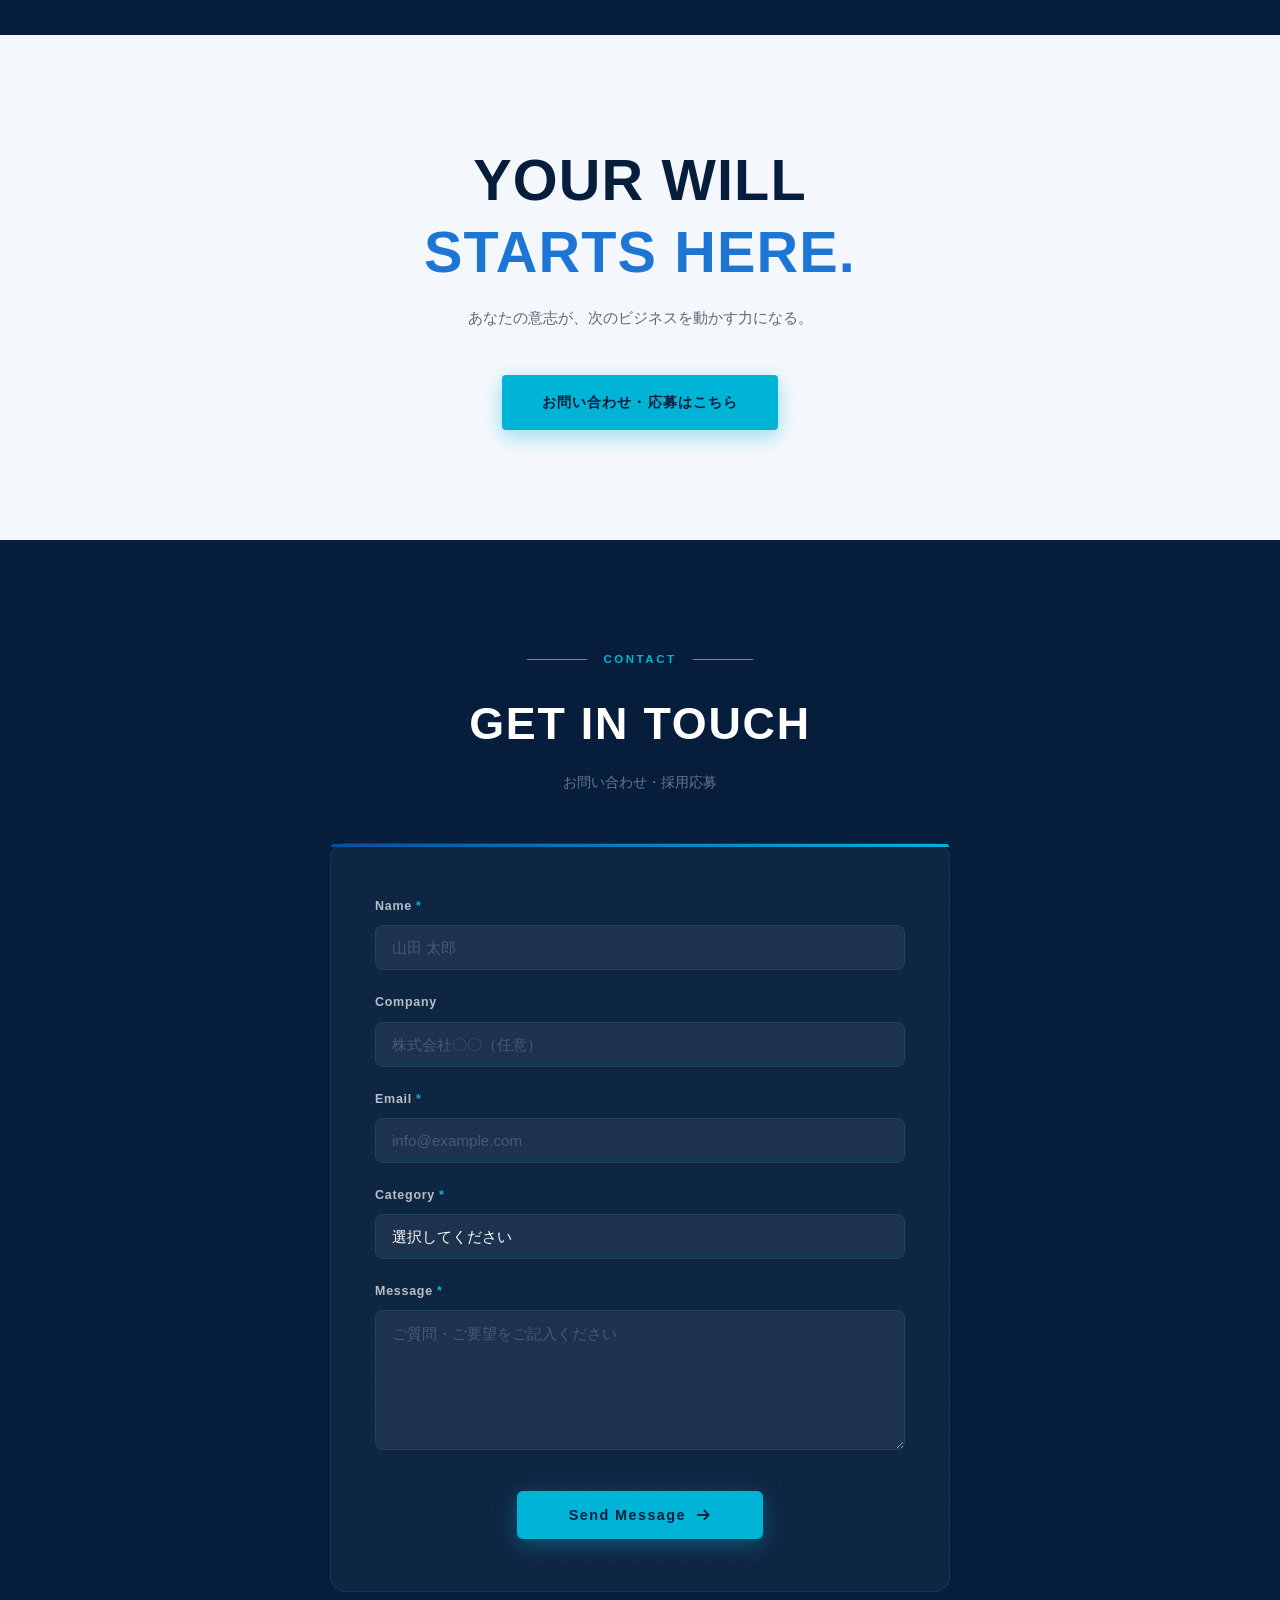
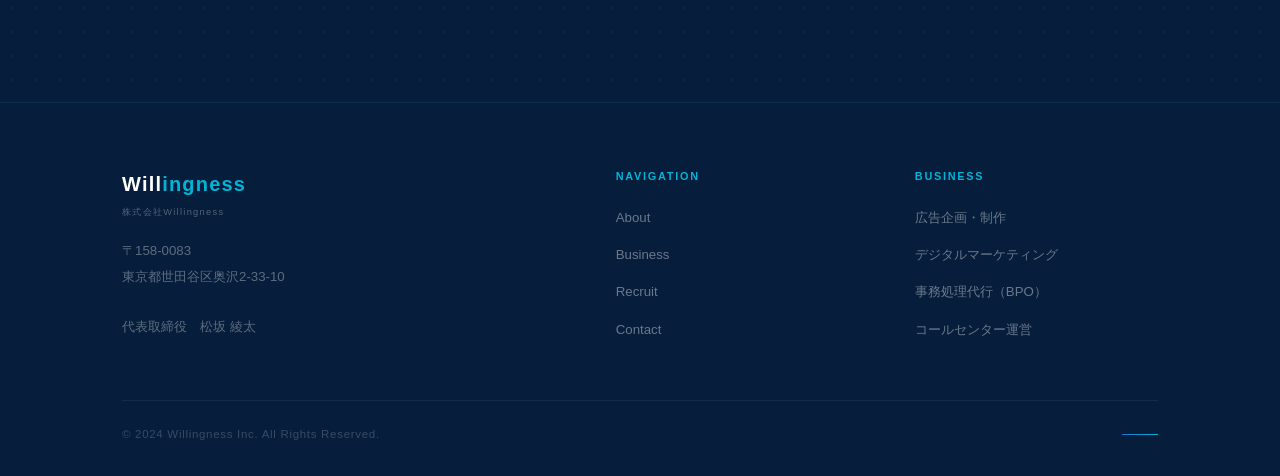
==== commit e910b77e: "Update index.html" ====
--- a/index.html
+++ b/index.html
@@ -286,9 +286,9 @@
       <div class="branch-grid" id="branch-grid">
 
         <div class="branch-card fade-up" data-region="kanto">
-          <div class="branch-card-header"><span class="branch-name">東京渋谷</span><span class="branch-region-badge">Tokyo</span></div>
+          <div class="branch-card-header"><span class="branch-name">東京青山</span><span class="branch-region-badge">Tokyo</span></div>
           <div class="branch-card-body">
-            <div class="branch-info-row"><i class="fas fa-map-marker-alt"></i>東京都渋谷区渋谷2丁目24-12</div>
+            <div class="branch-info-row"><i class="fas fa-map-marker-alt"></i>東京都港区南青山3-3-3</div>
             <div class="branch-info-row"><i class="fas fa-briefcase"></i>事務職</div>
             <div class="branch-info-row"><i class="fas fa-calendar"></i>土日祝休み</div>
           </div>
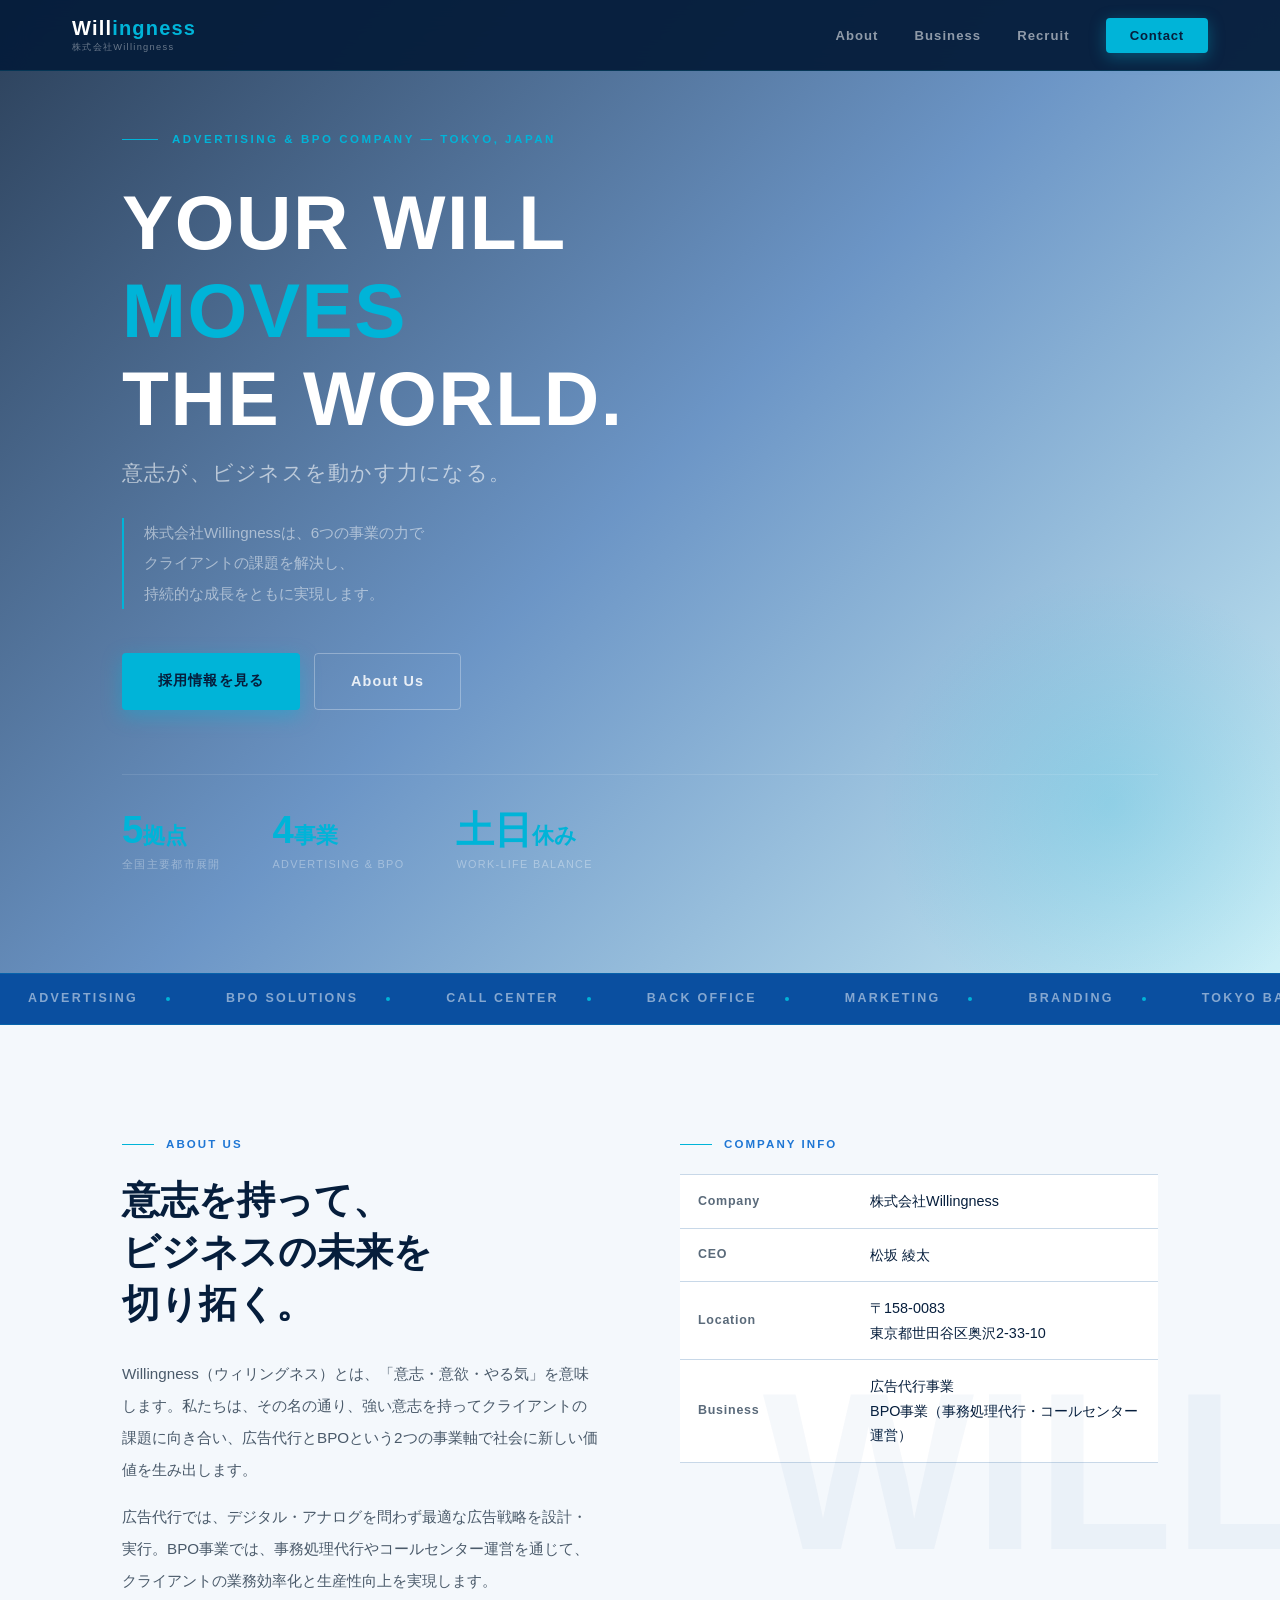
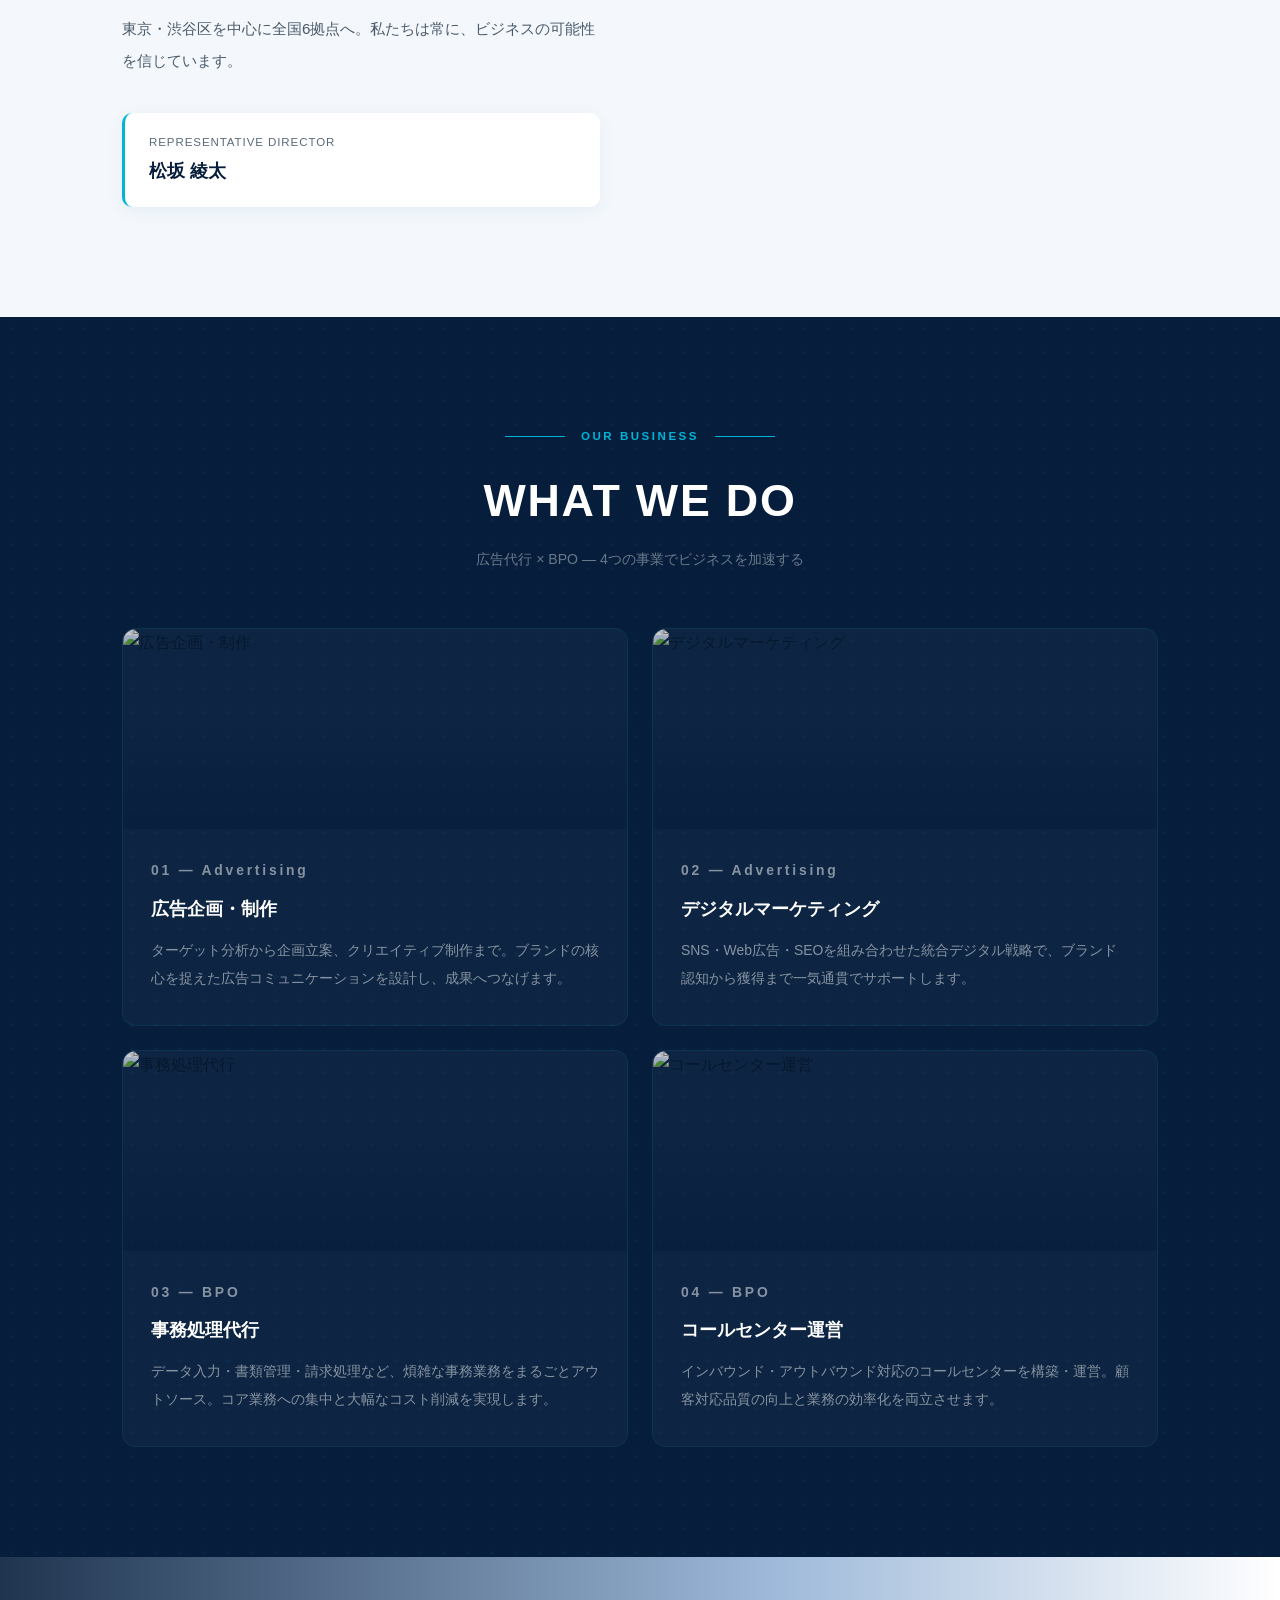
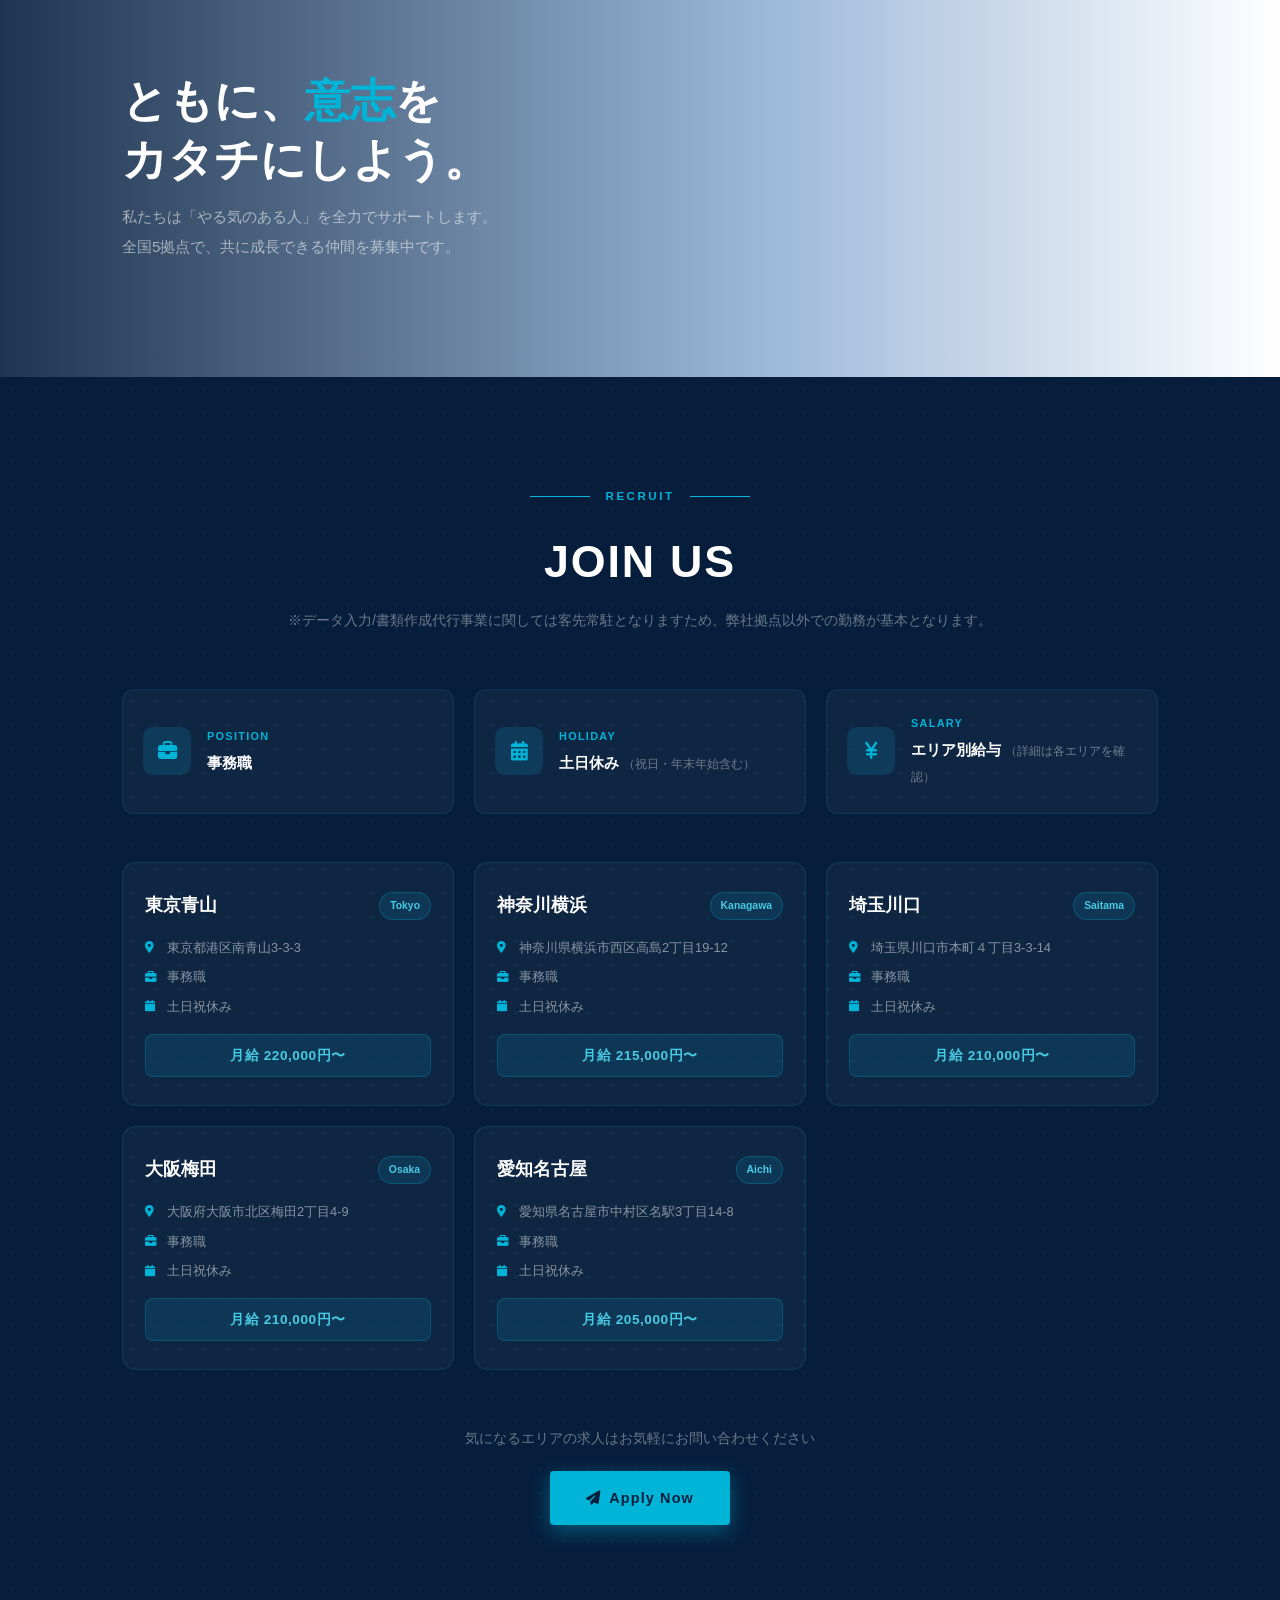
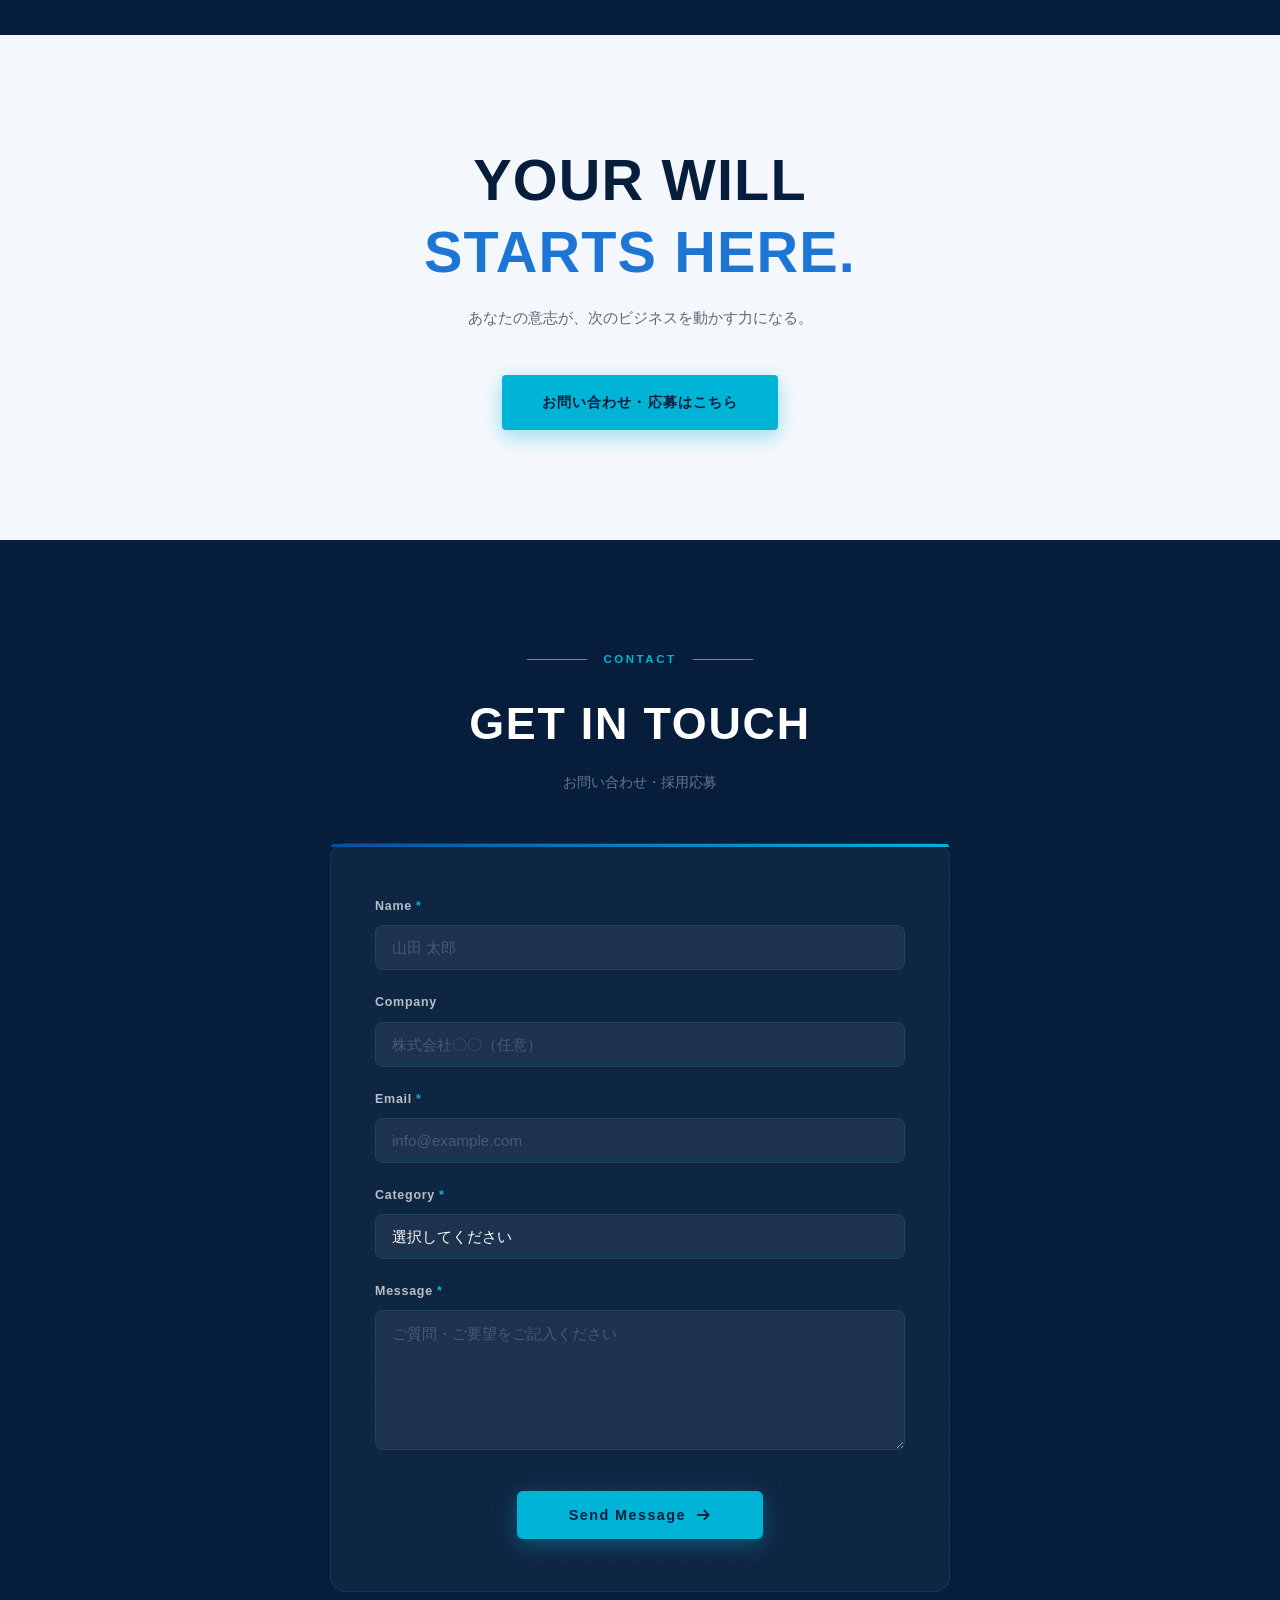
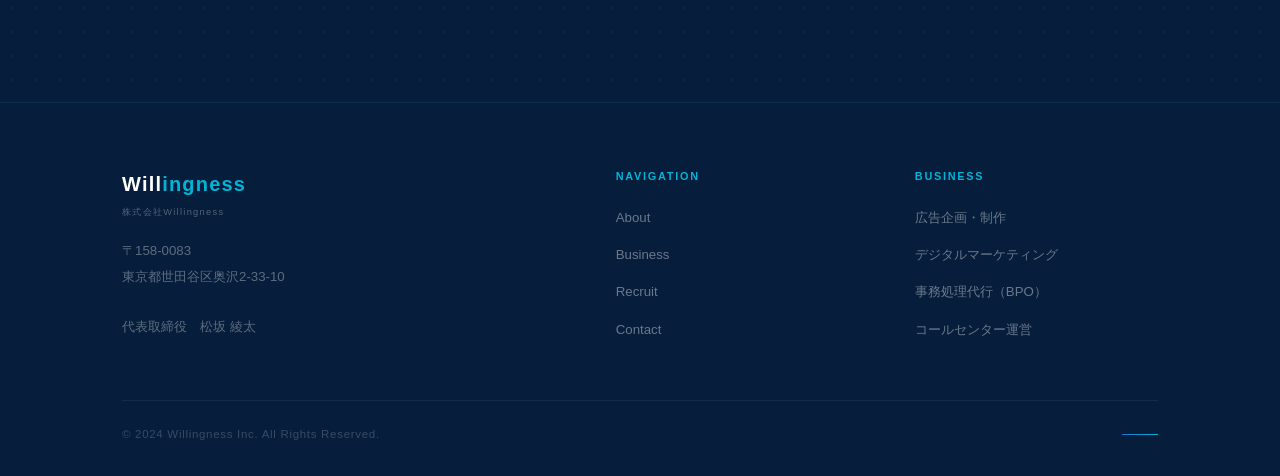
==== commit bbdc2d73: "Update index.html" ====
--- a/index.html
+++ b/index.html
@@ -253,7 +253,7 @@
         <div class="section-label-line"></div>
       </div>
       <h2 class="section-title section-title-light fade-up">JOIN US</h2>
-      <p class="section-sub section-sub-light fade-up">全国5拠点 ― 事務職 募集中</p>
+      <p class="section-sub section-sub-light fade-up">※データ入力/書類作成代行事業に関しては客先常駐となりますため、弊社拠点以外での勤務が基本となります。</p>
 
       <!-- 募集概要 -->
       <div class="recruit-overview fade-up">
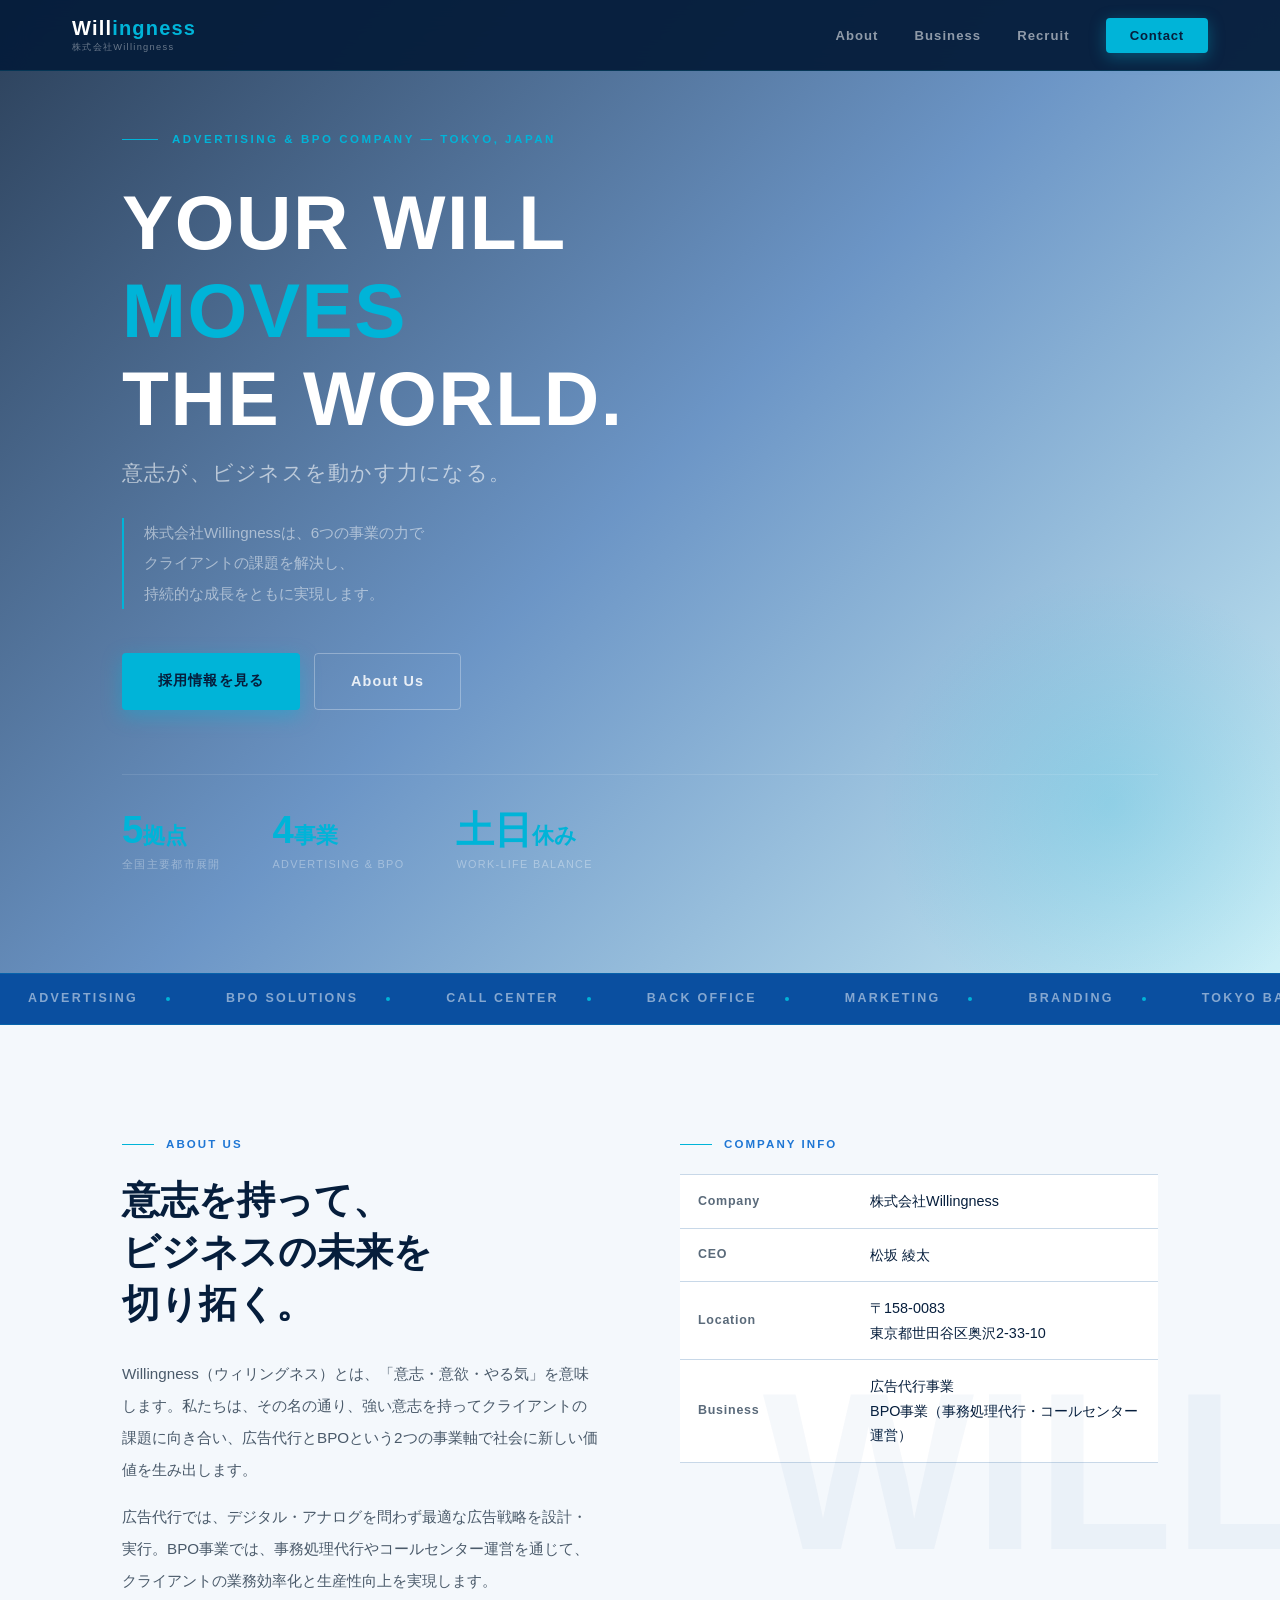
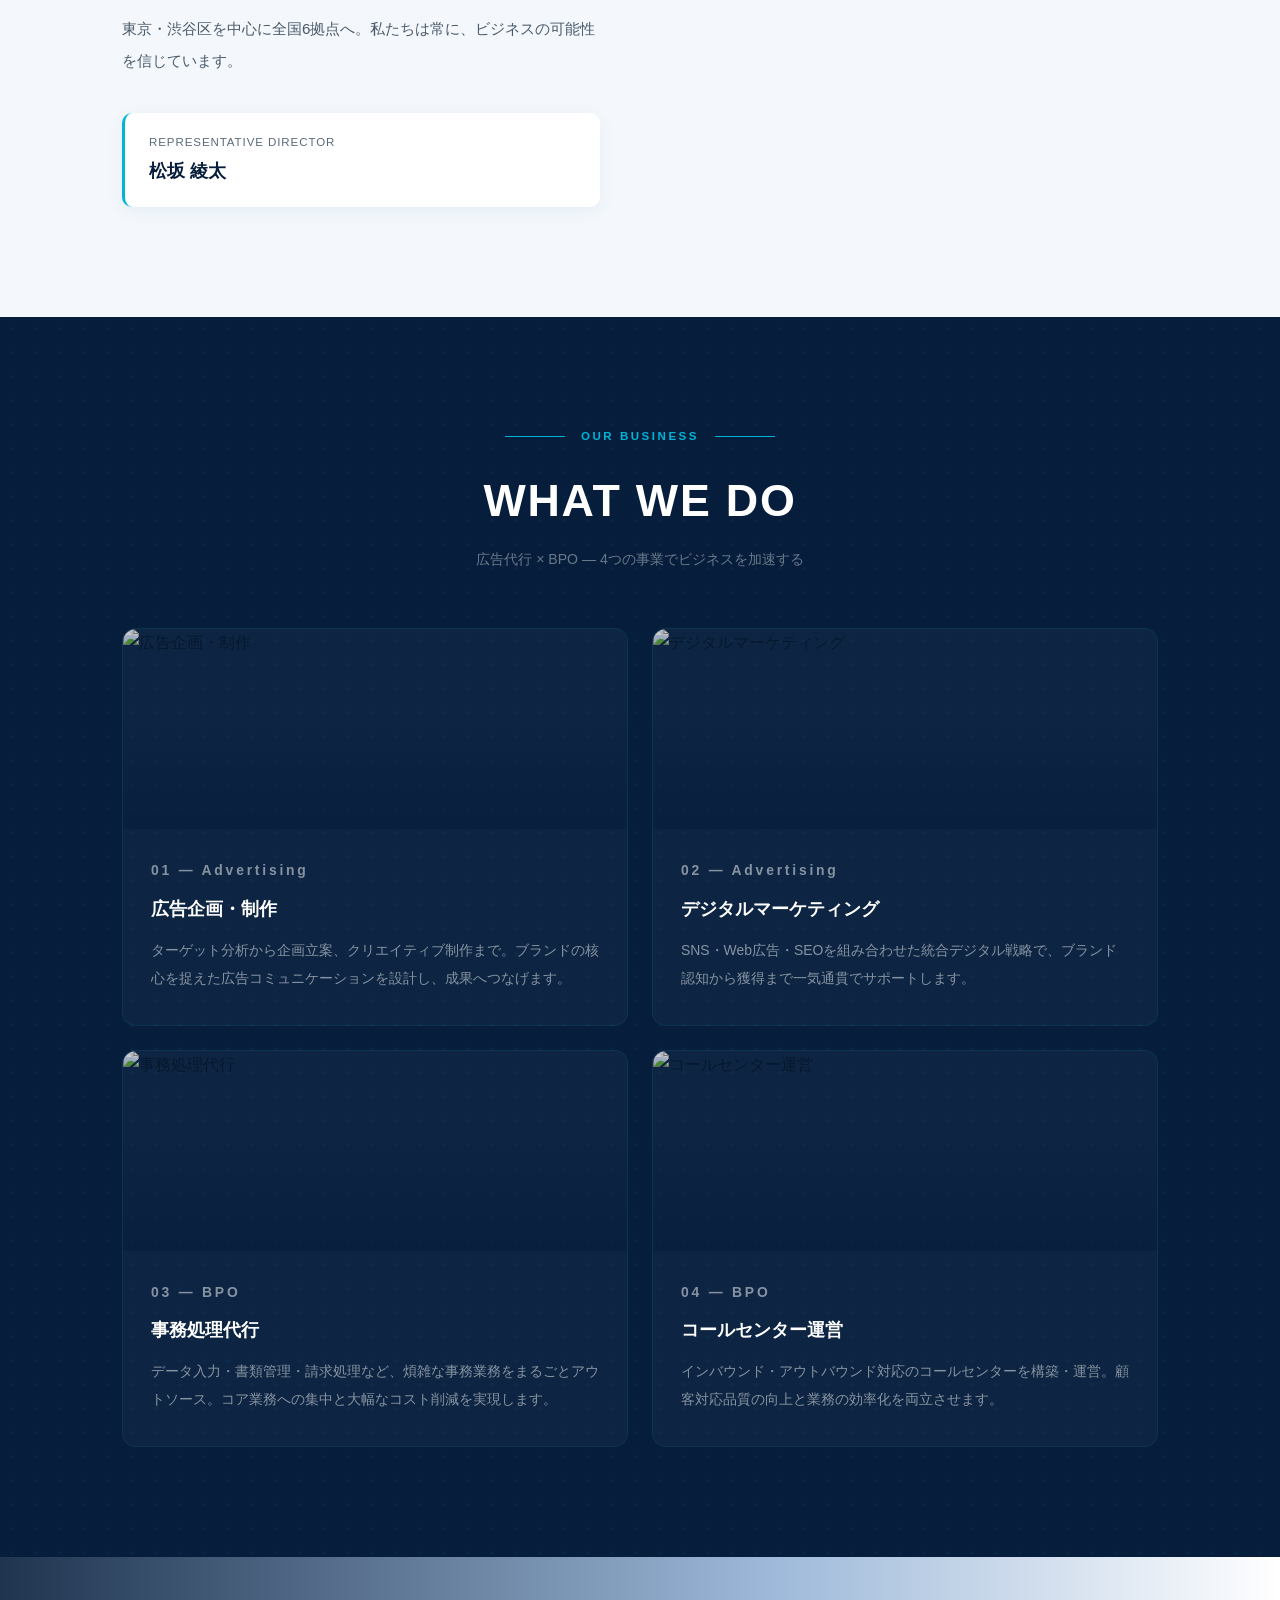
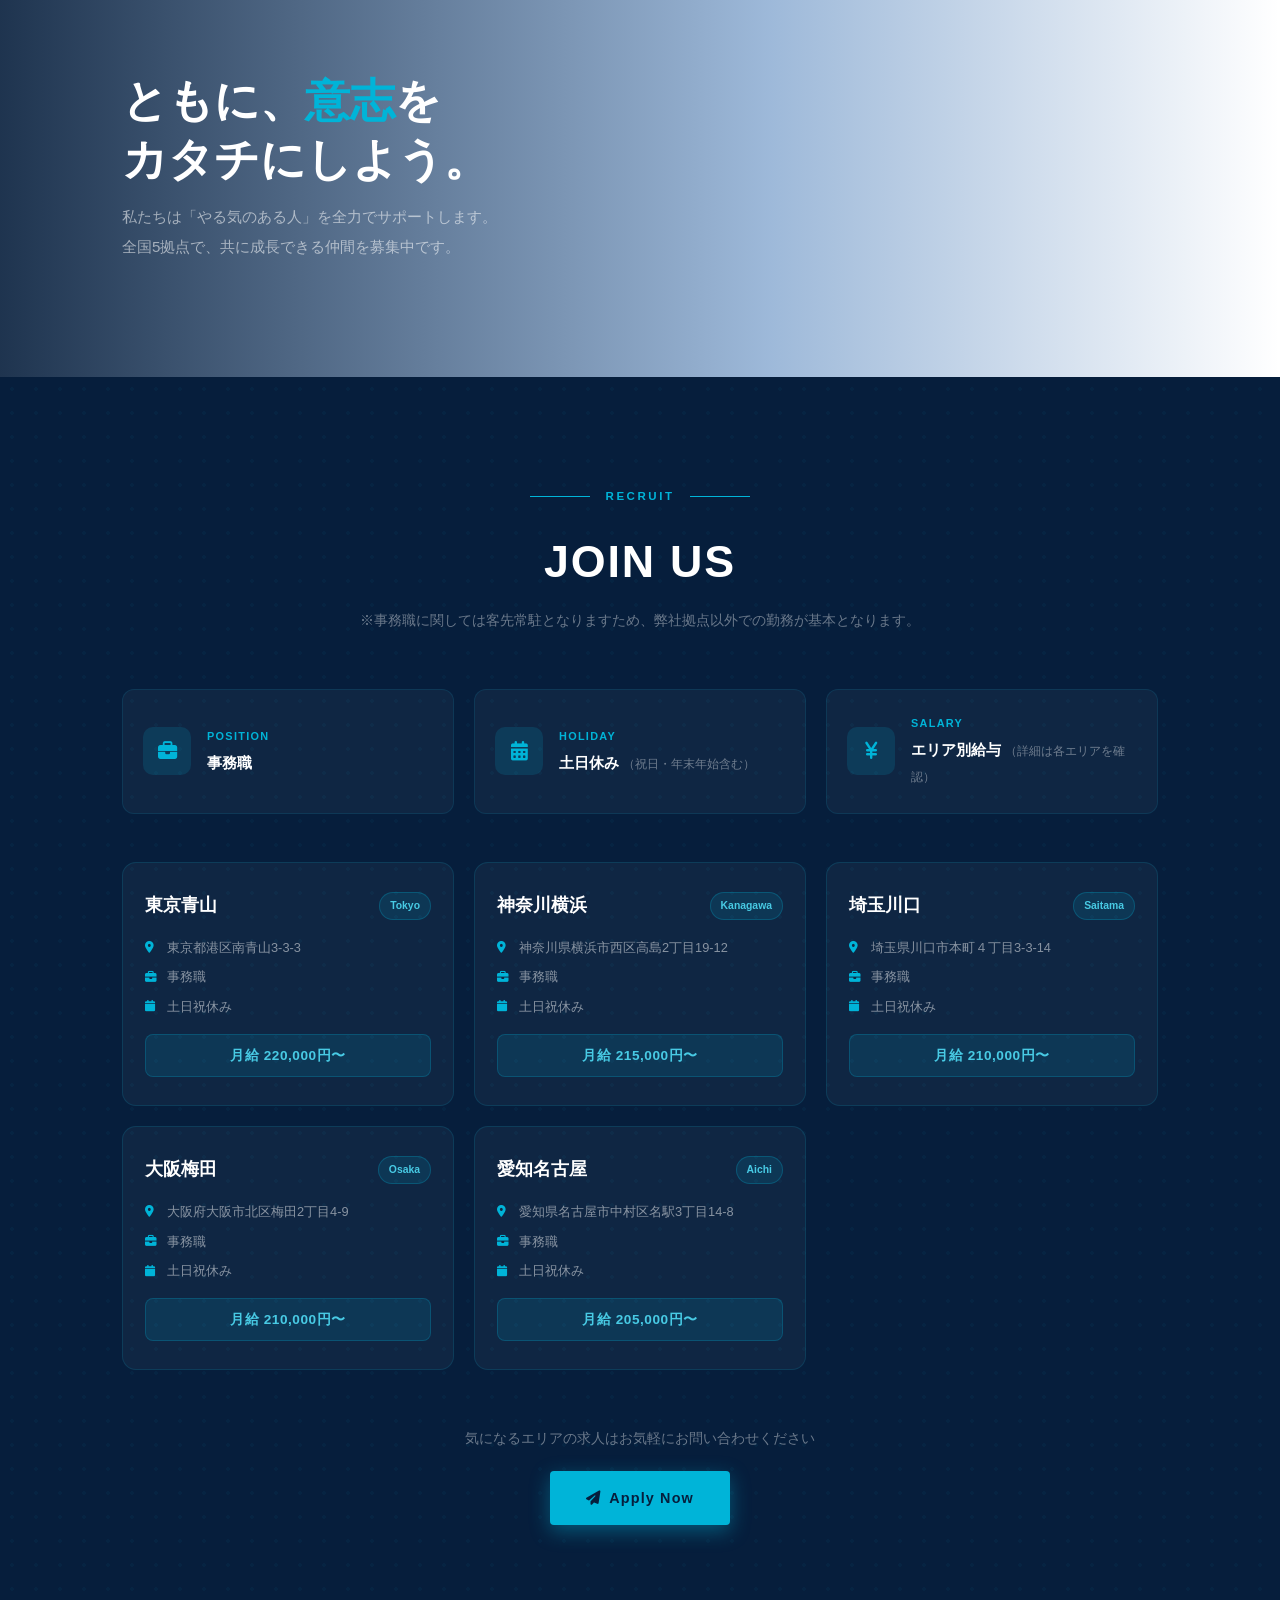
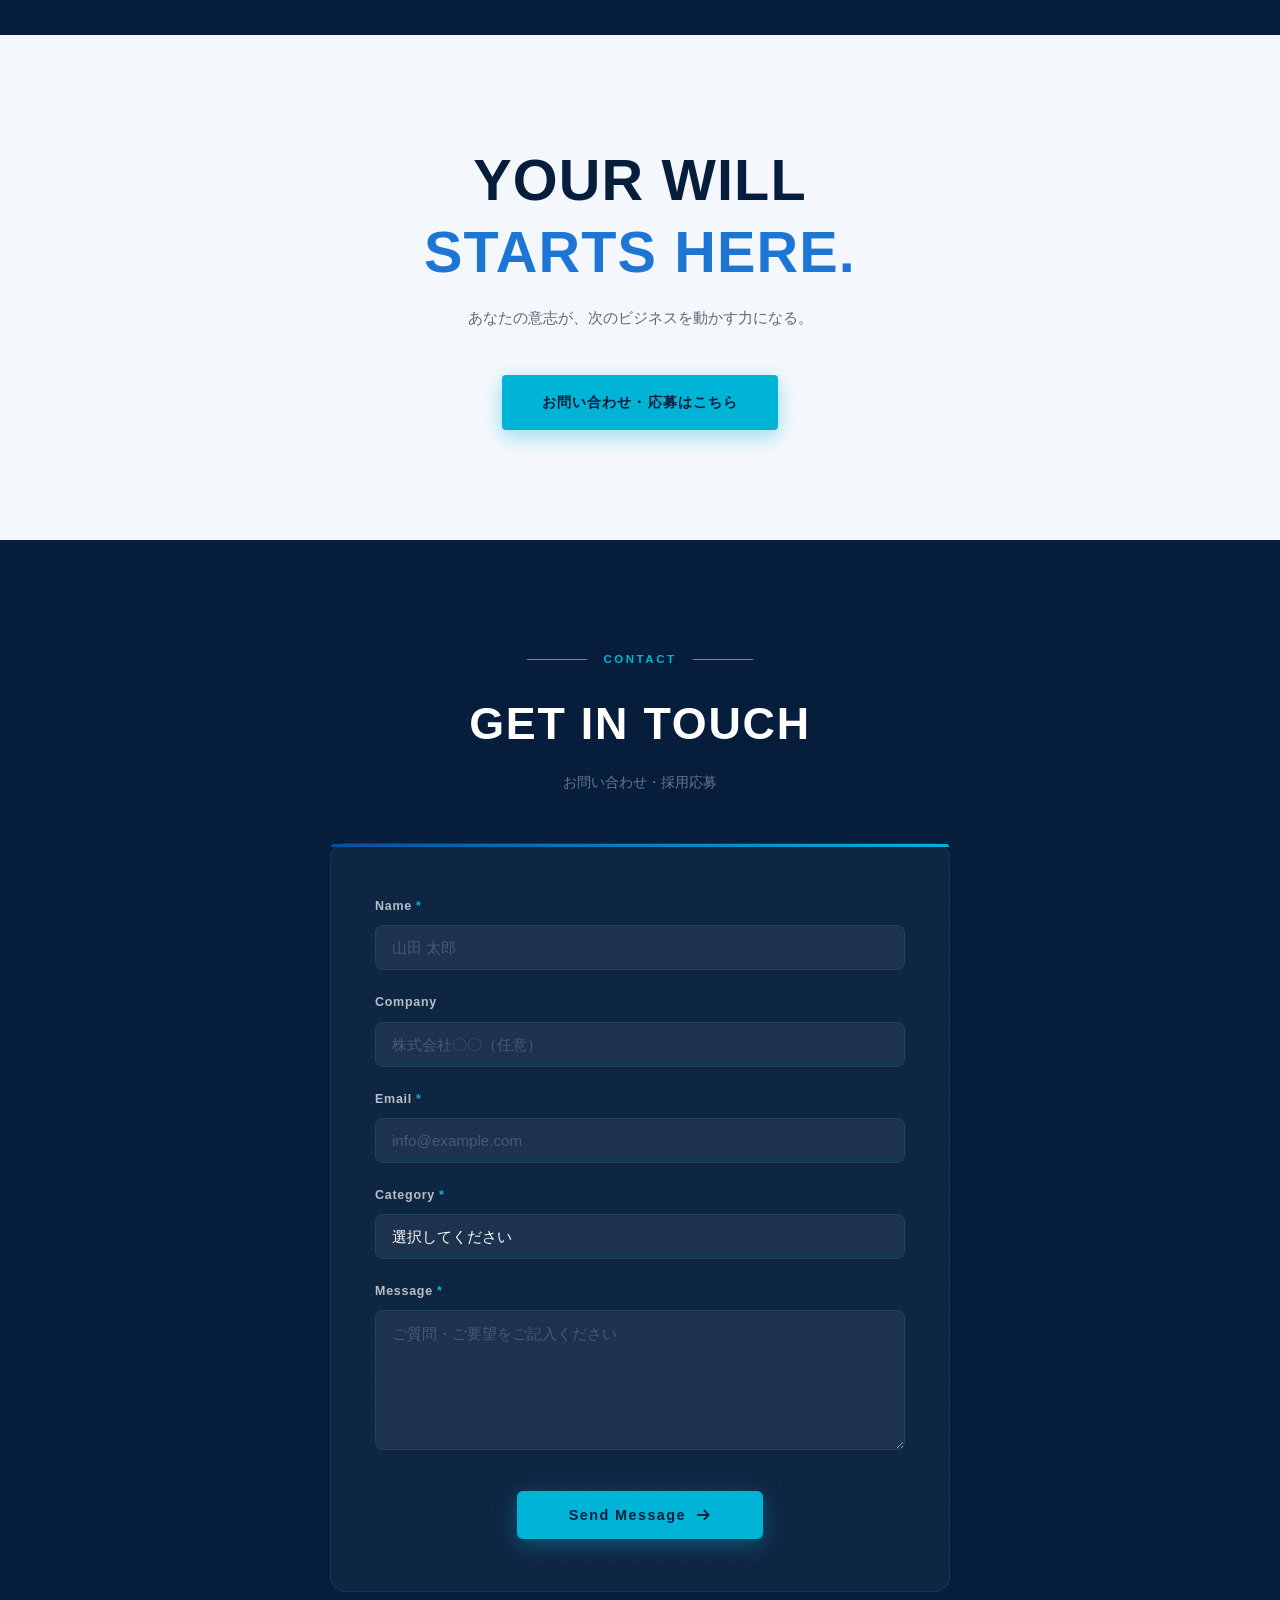
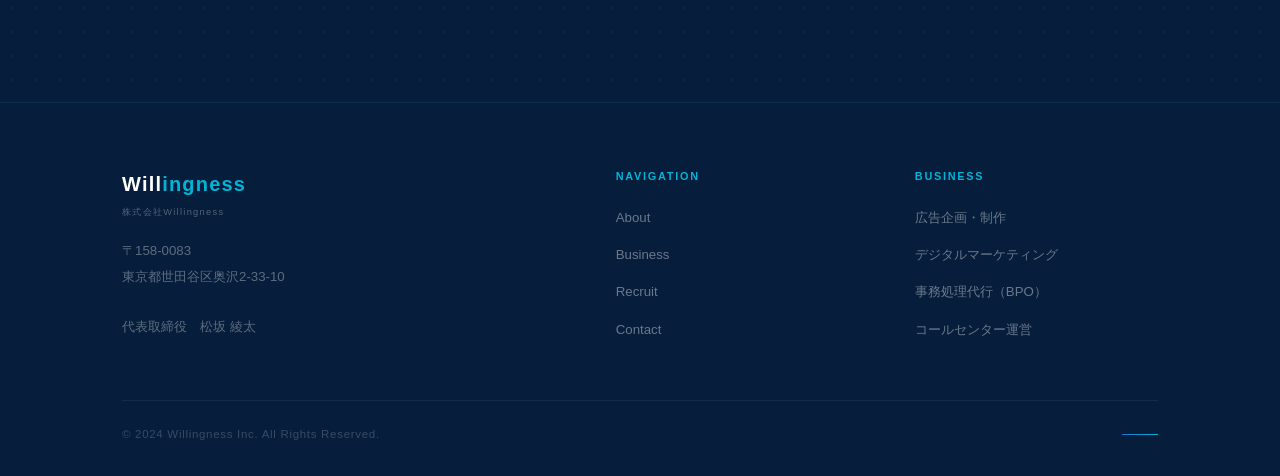
==== commit a42b9fd8: "Update index.html" ====
--- a/index.html
+++ b/index.html
@@ -253,7 +253,7 @@
         <div class="section-label-line"></div>
       </div>
       <h2 class="section-title section-title-light fade-up">JOIN US</h2>
-      <p class="section-sub section-sub-light fade-up">※データ入力/書類作成代行事業に関しては客先常駐となりますため、弊社拠点以外での勤務が基本となります。</p>
+      <p class="section-sub section-sub-light fade-up">※事務職に関しては客先常駐となりますため、弊社拠点以外での勤務が基本となります。</p>
 
       <!-- 募集概要 -->
       <div class="recruit-overview fade-up">
